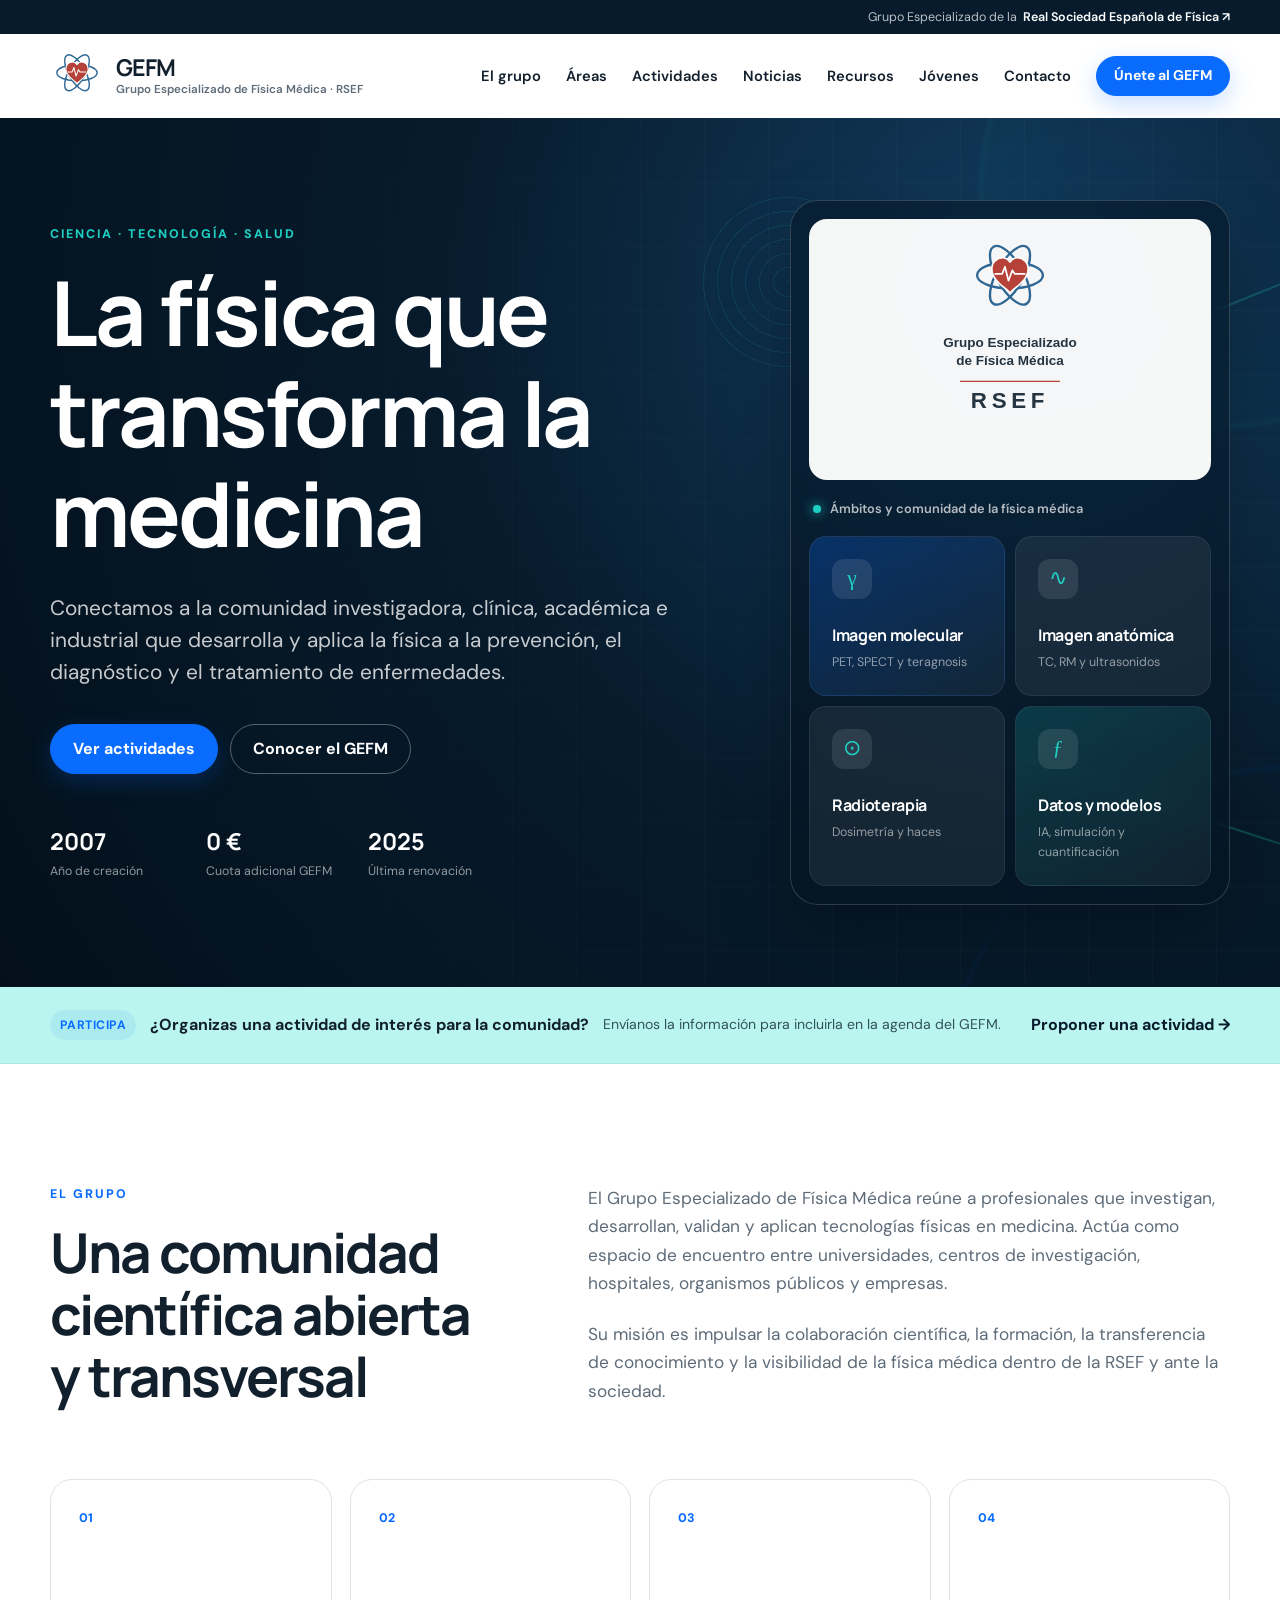
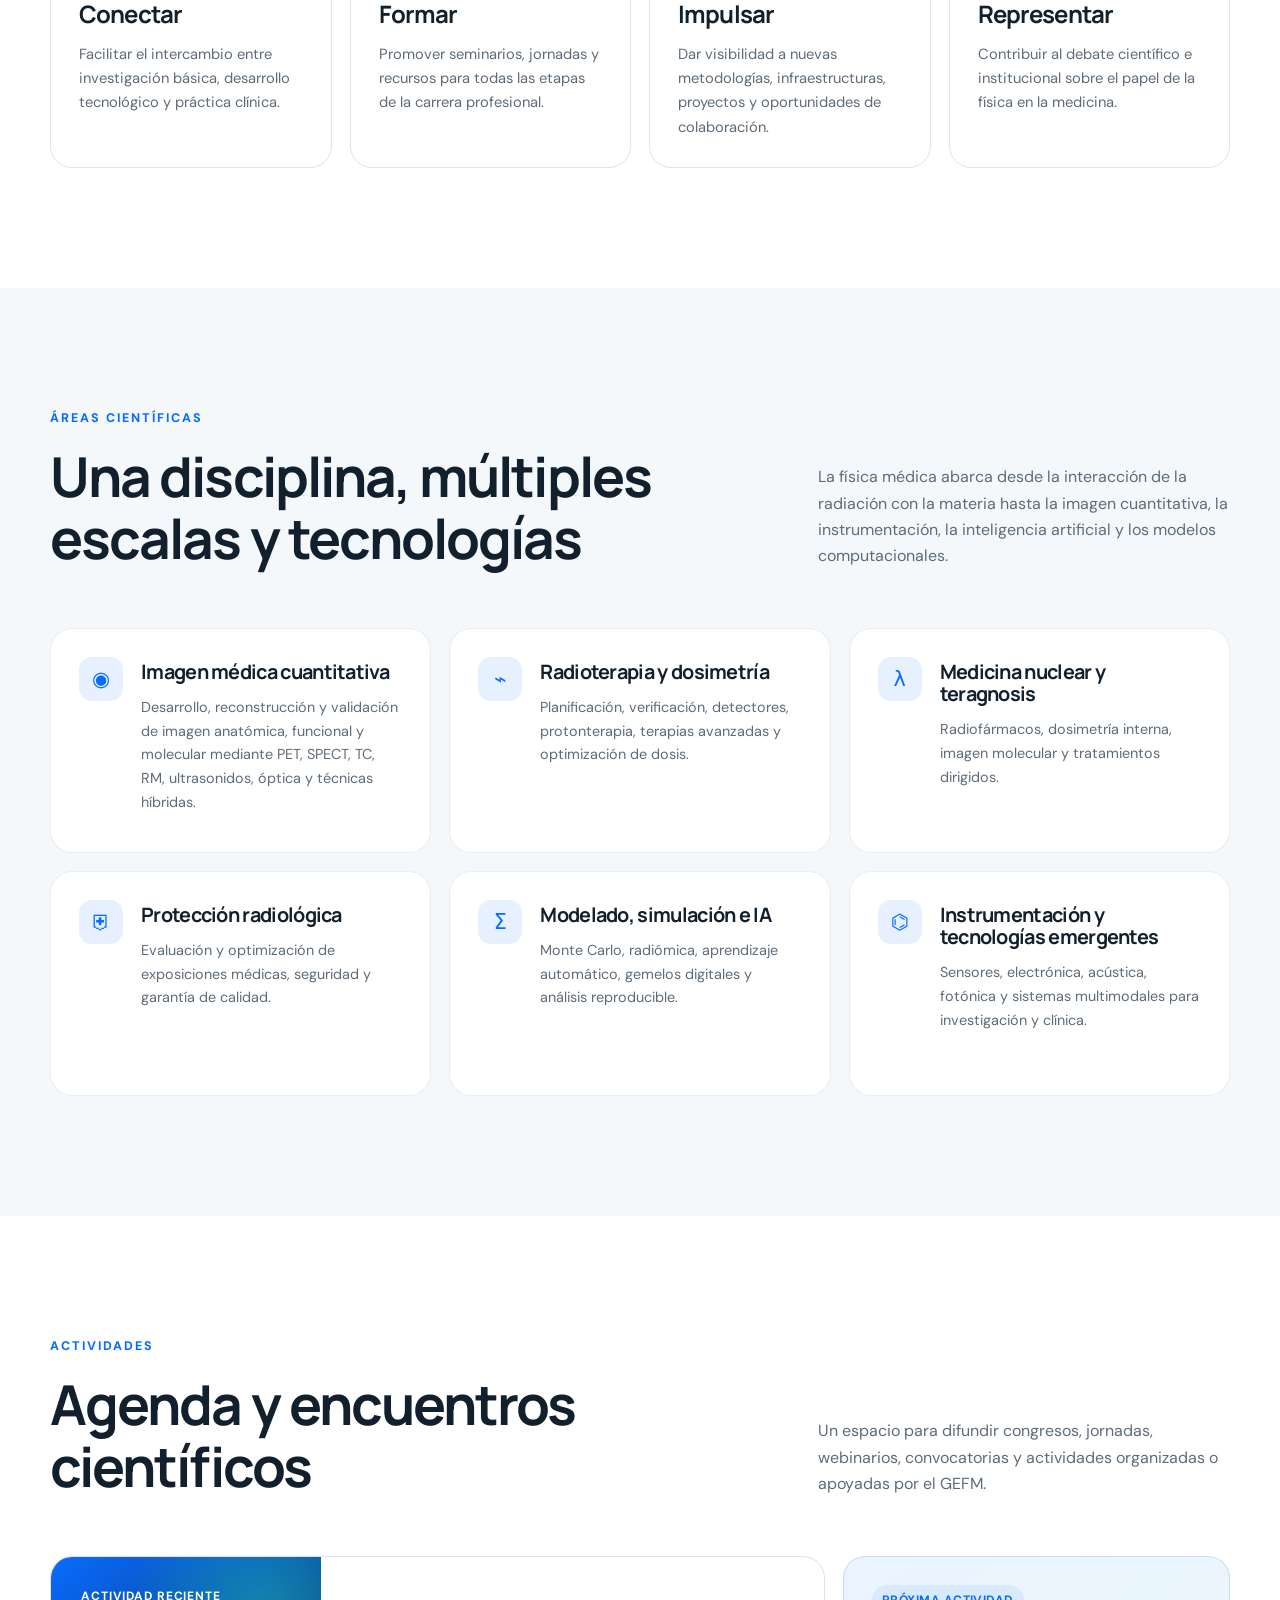
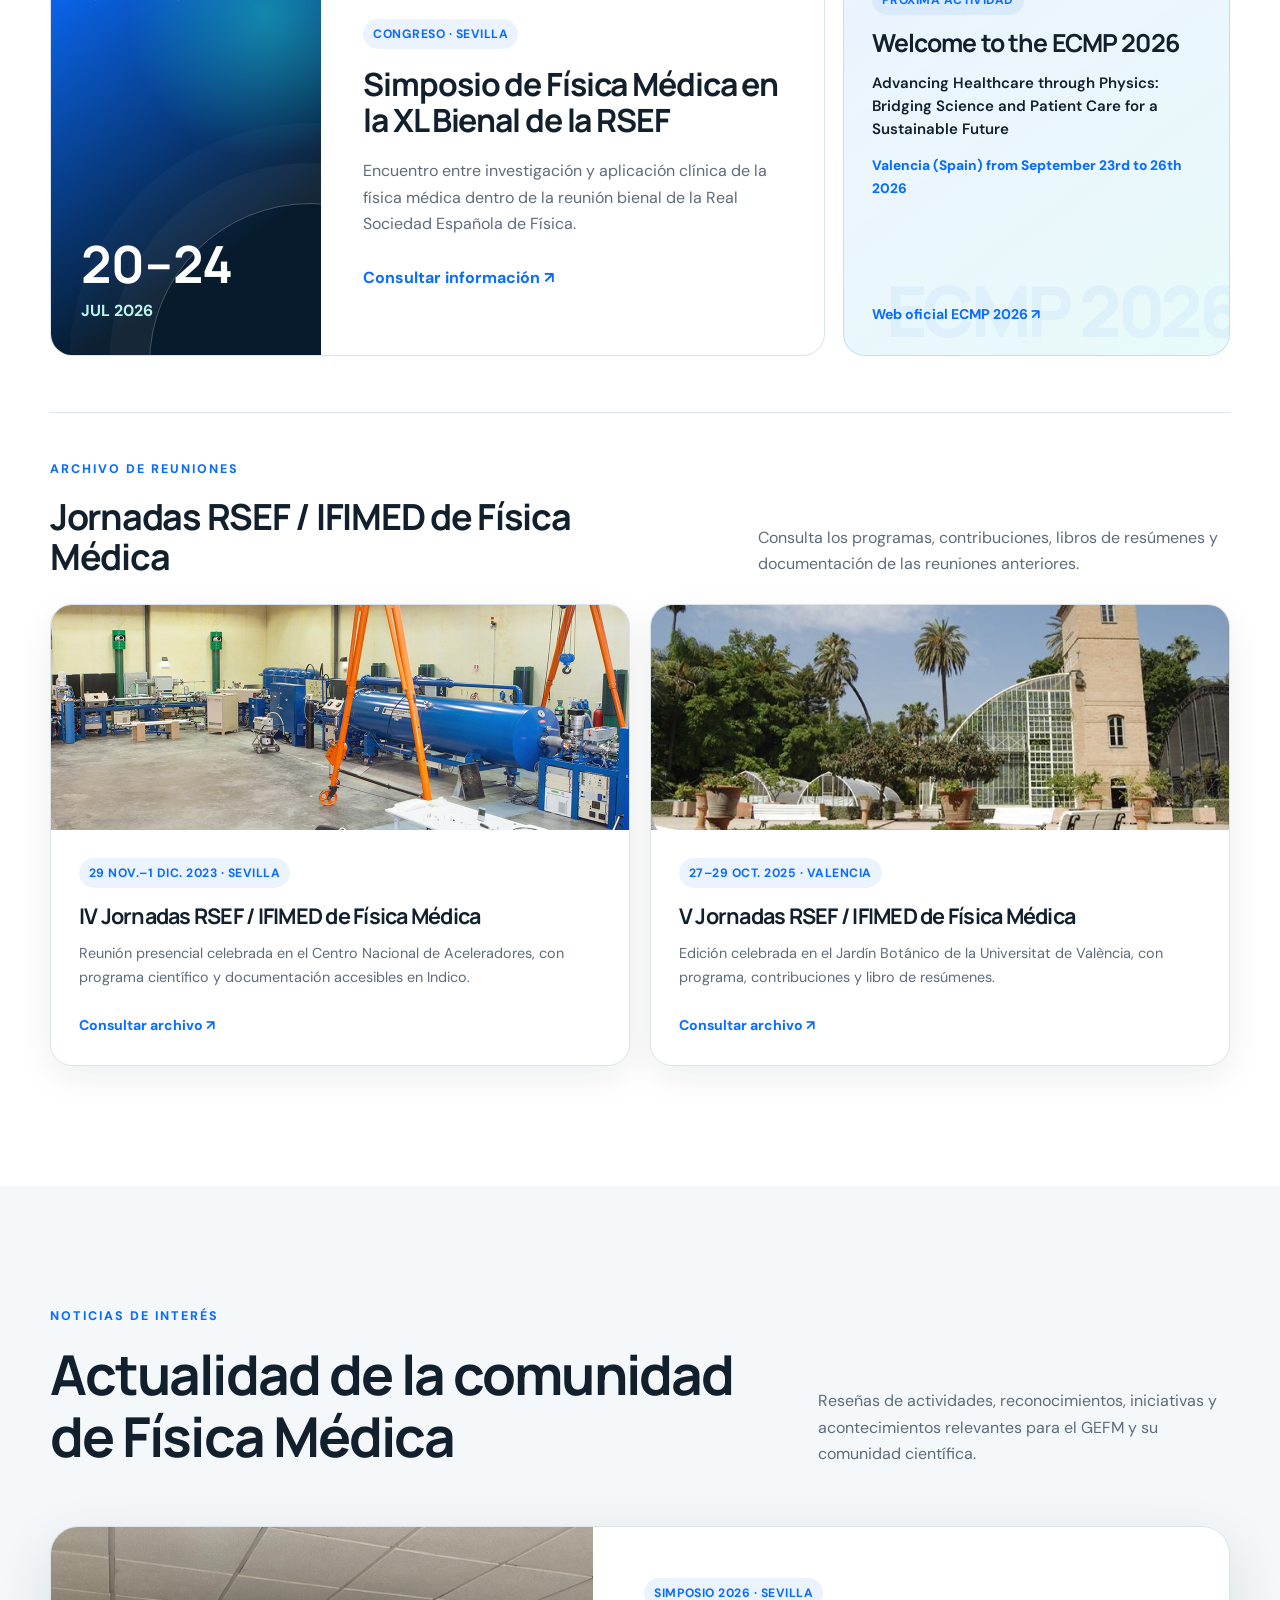
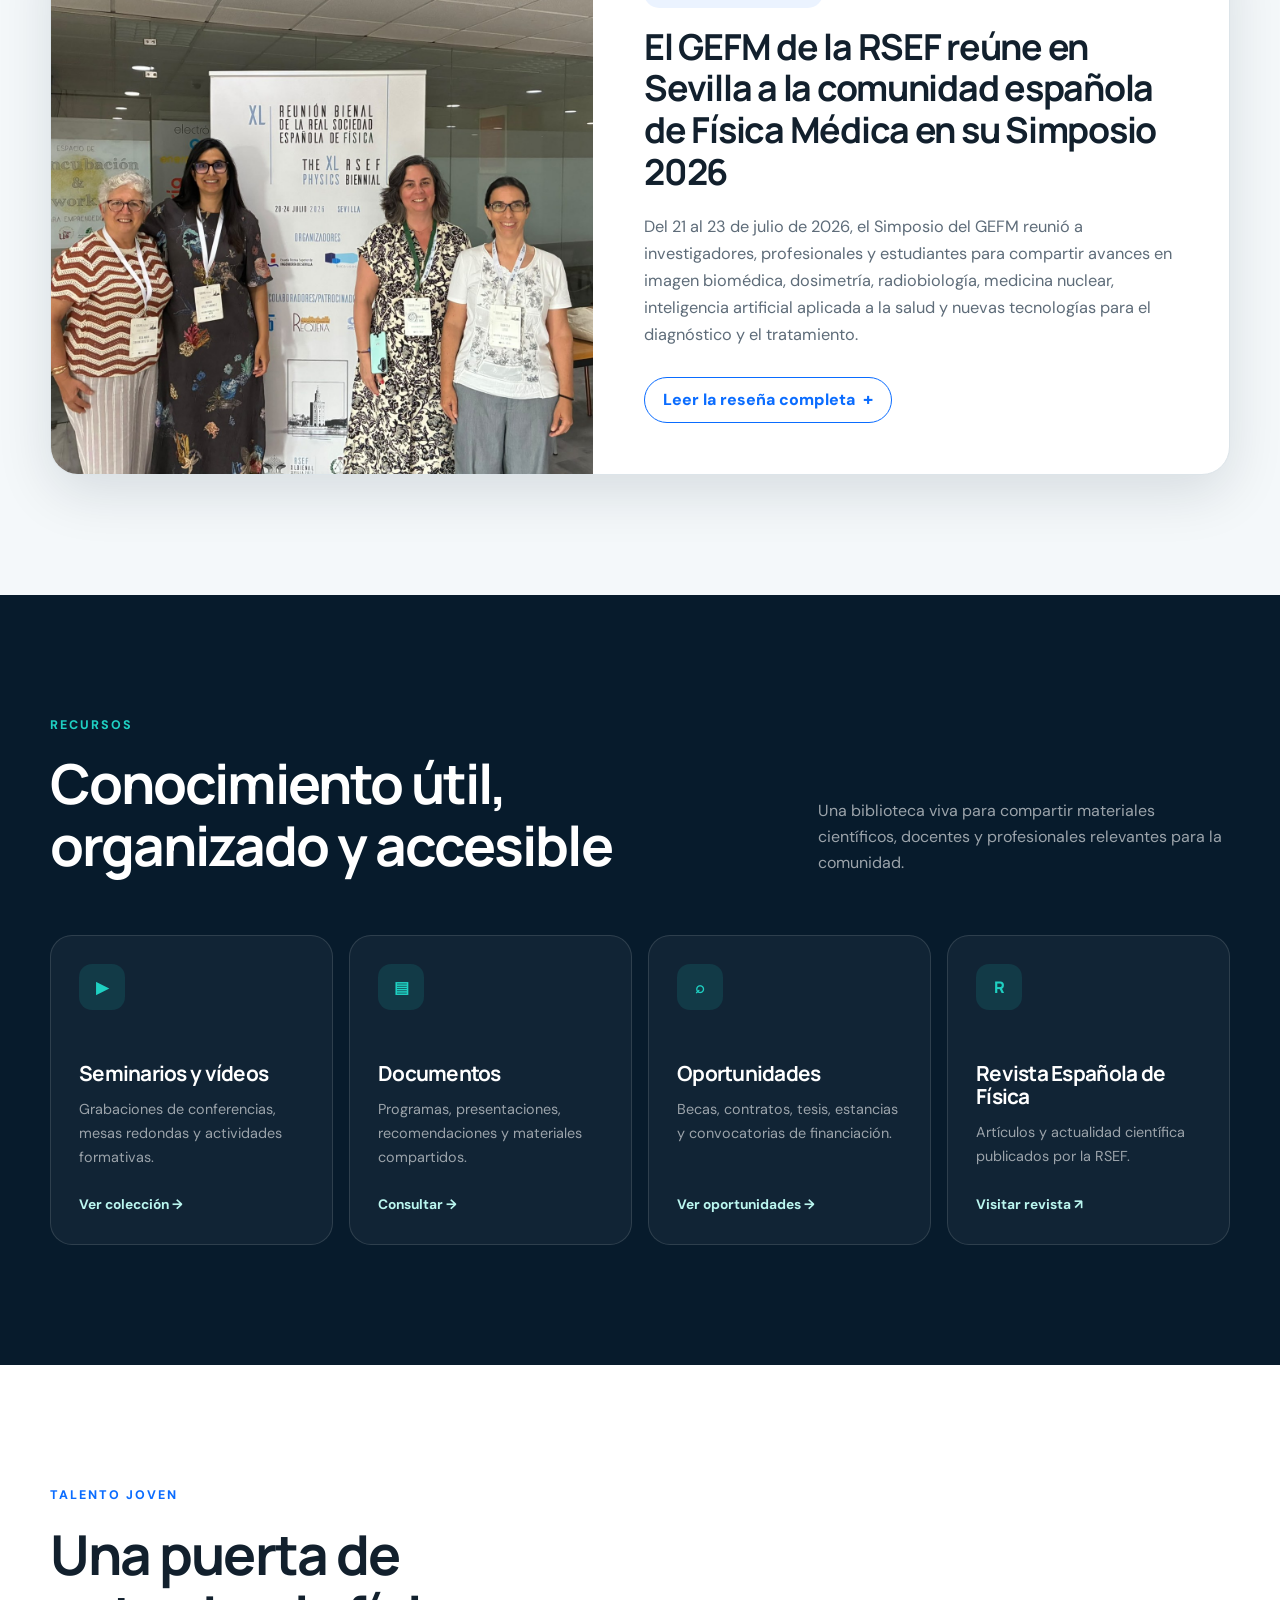
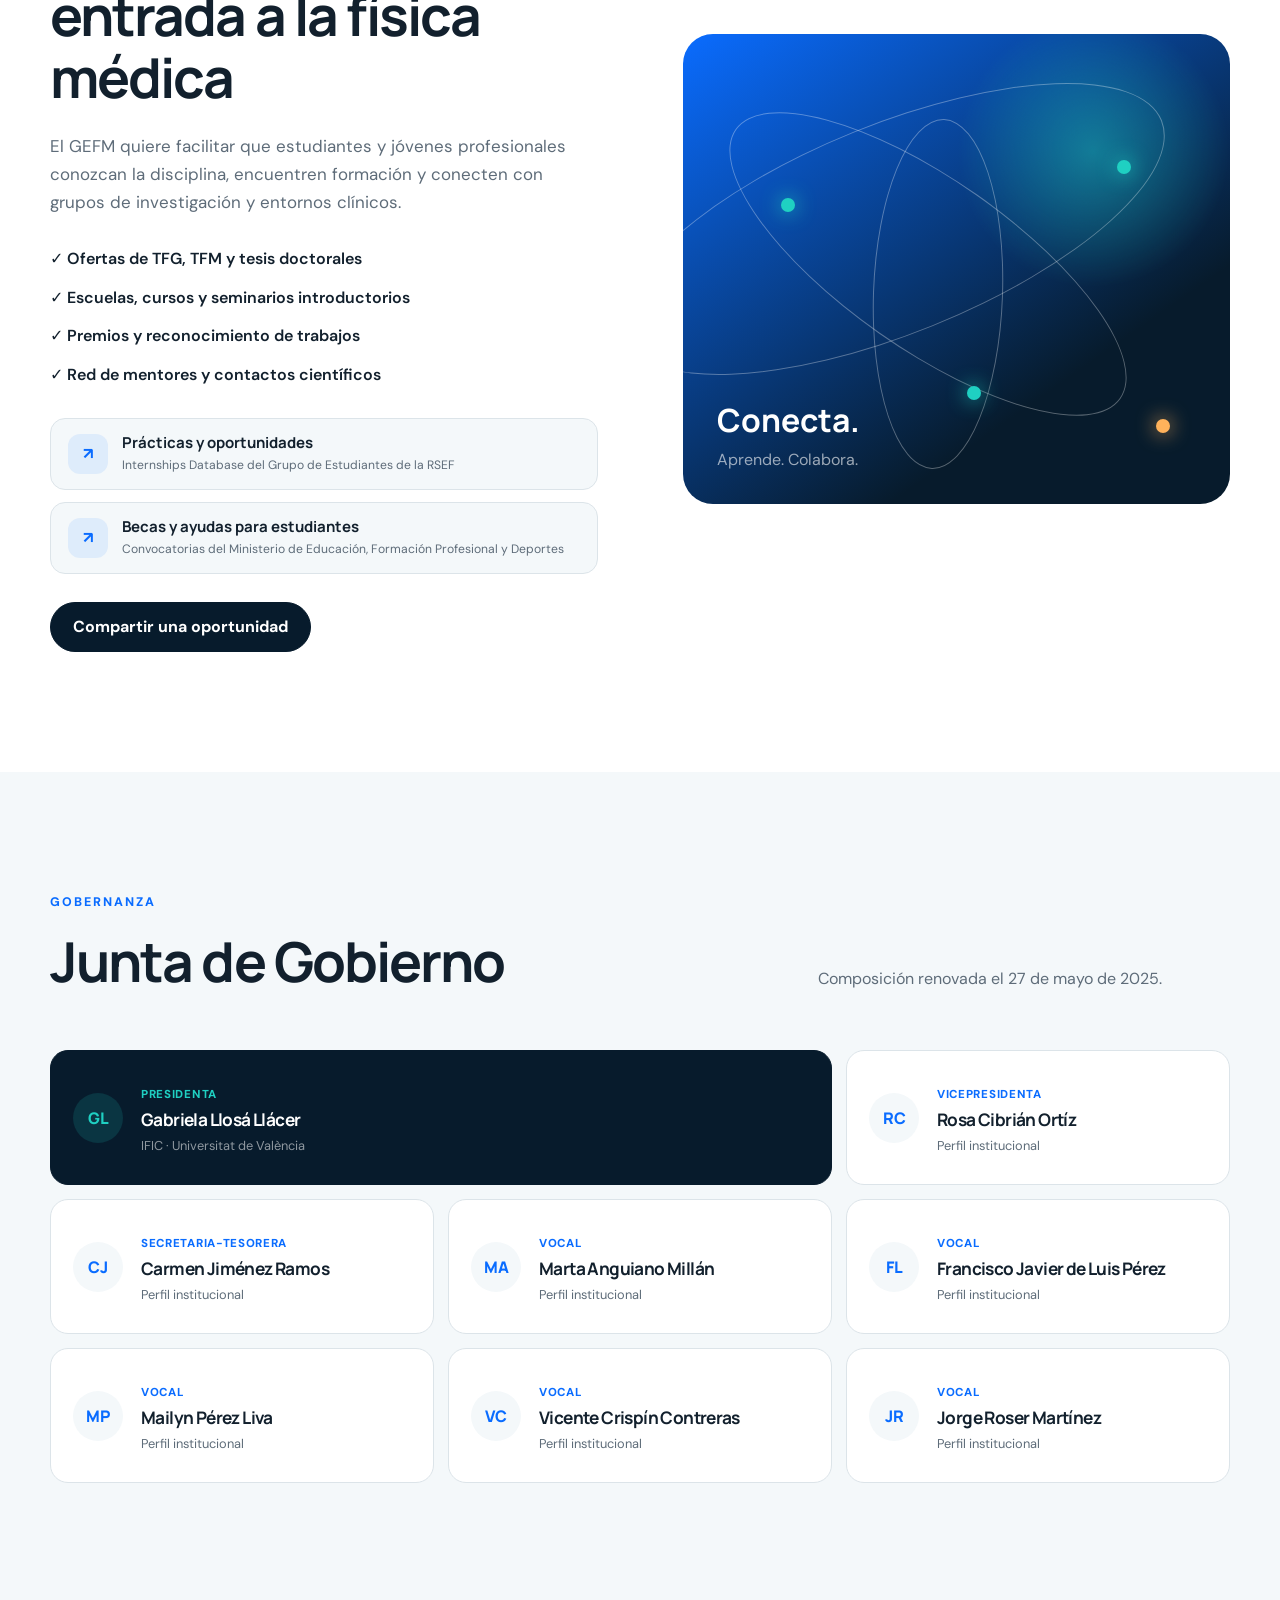
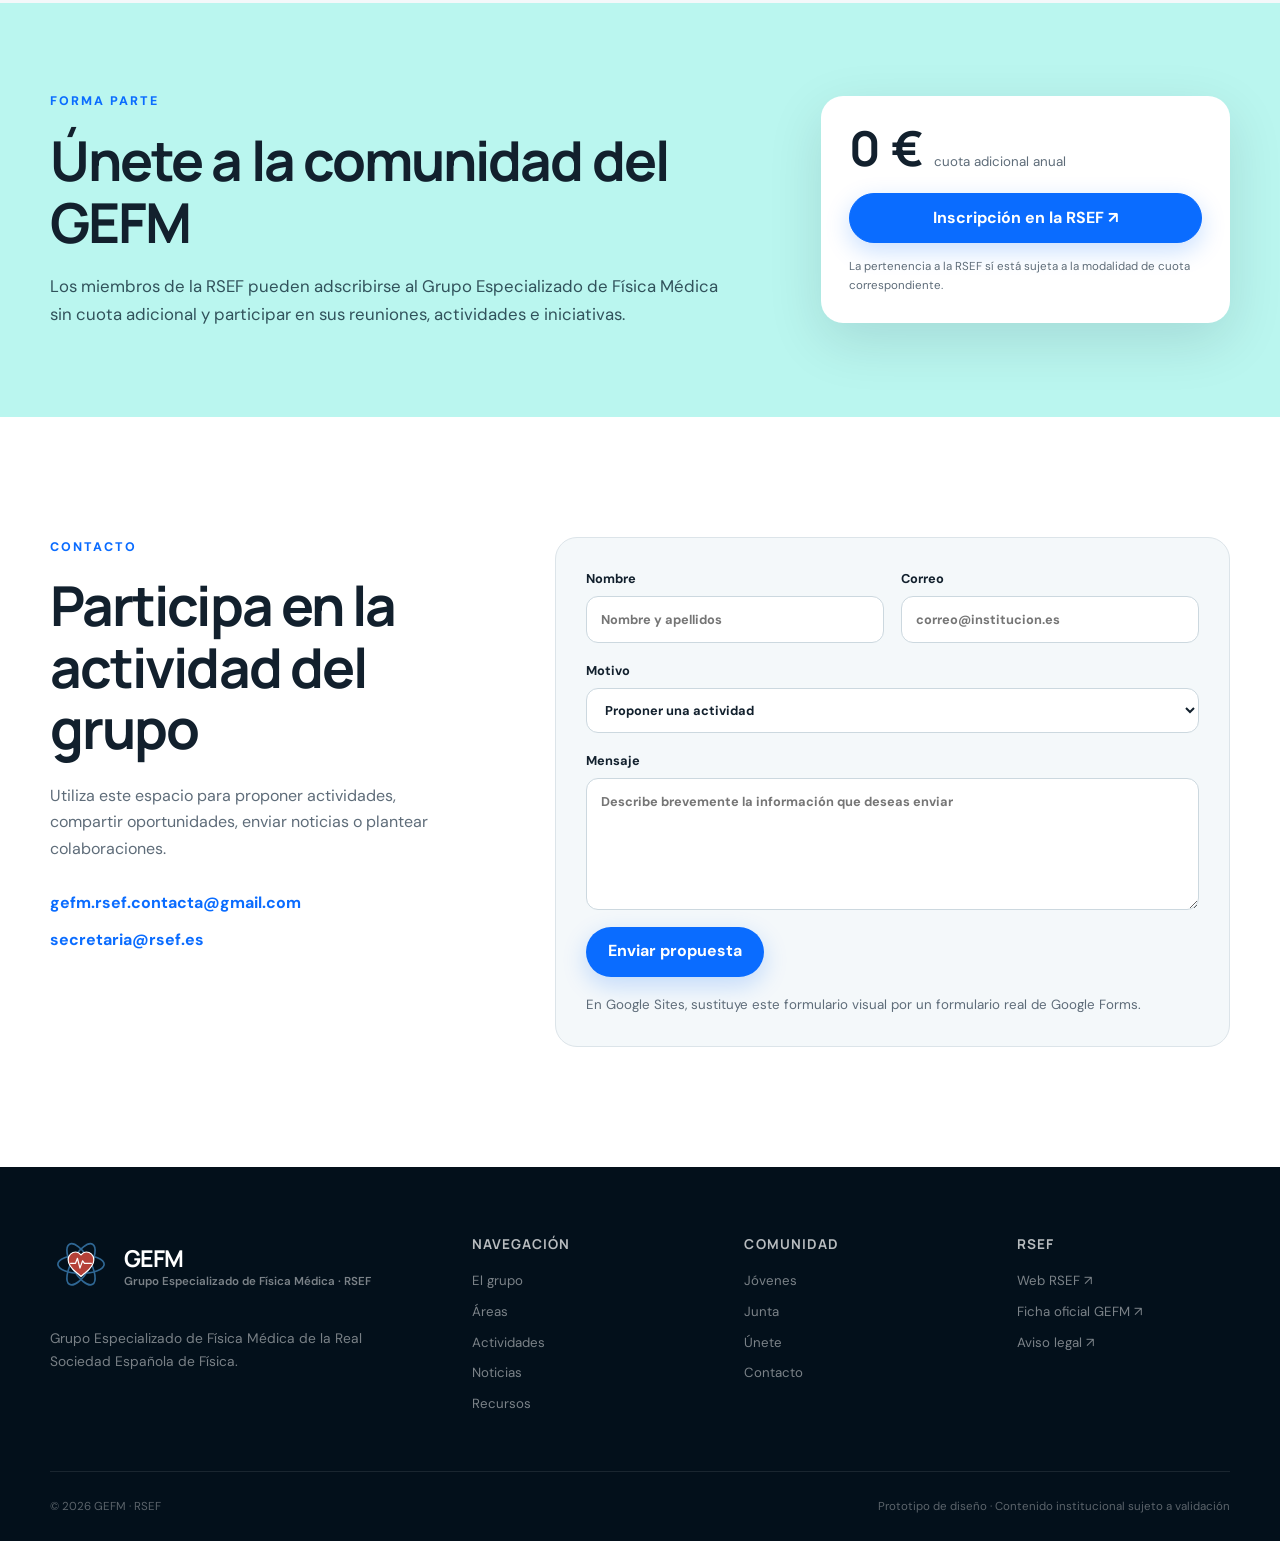
==== index.html @ bb153992 "Add files via upload Primera versión de la web del GEFM" ====
<!doctype html>
<html lang="es">
<head>
  <meta charset="utf-8">
  <meta name="viewport" content="width=device-width, initial-scale=1">
  <meta name="description" content="Grupo Especializado de Física Médica de la Real Sociedad Española de Física: comunidad, actividades, recursos y oportunidades.">
  <title>GEFM · Grupo Especializado de Física Médica</title>
  <link rel="icon" href="assets/logo-gefm-symbol.svg?v=6" type="image/svg+xml">
  <link rel="preconnect" href="https://fonts.googleapis.com">
  <link rel="preconnect" href="https://fonts.gstatic.com" crossorigin>
  <link href="https://fonts.googleapis.com/css2?family=DM+Sans:wght@400;500;600;700&family=Manrope:wght@500;600;700;800&display=swap" rel="stylesheet">
  <link rel="stylesheet" href="styles.css">
</head>
<body>
  <a class="skip-link" href="#contenido">Saltar al contenido</a>

  <header class="site-header" id="inicio">
    <div class="utility-bar">
      <div class="container utility-inner">
        <span>Grupo Especializado de la</span>
        <a href="https://rsef.es/" target="_blank" rel="noopener">Real Sociedad Española de Física ↗</a>
      </div>
    </div>

    <nav class="navbar container" aria-label="Navegación principal">
      <a class="brand" href="#inicio" aria-label="Inicio GEFM">
        <span class="brand-mark" aria-hidden="true">
          <img src="assets/logo-gefm-symbol.svg?v=6" alt="">
        </span>
        <span class="brand-copy">
          <strong>GEFM</strong>
          <small>Grupo Especializado de Física Médica · RSEF</small>
        </span>
      </a>

      <button class="menu-toggle" aria-expanded="false" aria-controls="main-menu">
        <span></span><span></span><span></span>
        <span class="sr-only">Abrir menú</span>
      </button>

      <div class="main-menu" id="main-menu">
        <a href="#grupo">El grupo</a>
        <a href="#areas">Áreas</a>
        <a href="#actividades">Actividades</a>
        <a href="#noticias">Noticias</a>
        <a href="#recursos">Recursos</a>
        <a href="#jovenes">Jóvenes</a>
        <a href="#contacto">Contacto</a>
        <a class="button button-small" href="#unete">Únete al GEFM</a>
      </div>
    </nav>
  </header>

  <main id="contenido">
    <section class="hero">
      <div class="hero-art" aria-hidden="true">
        <div class="scan scan-a"></div>
        <div class="scan scan-b"></div>
        <div class="beam beam-a"></div>
        <div class="beam beam-b"></div>
        <div class="orb orb-a"></div>
        <div class="orb orb-b"></div>
        <div class="mesh"></div>
      </div>
      <div class="container hero-grid">
        <div class="hero-copy">
          <p class="eyebrow">Ciencia · Tecnología · Salud</p>
          <h1>La física que transforma la medicina</h1>
          <p class="hero-lead">Conectamos a la comunidad investigadora, clínica, académica e industrial que desarrolla y aplica la física a la prevención, el diagnóstico y el tratamiento de enfermedades.</p>
          <div class="hero-actions">
            <a class="button" href="#actividades">Ver actividades</a>
            <a class="button button-ghost" href="#grupo">Conocer el GEFM</a>
          </div>
          <ul class="hero-facts" aria-label="Datos del GEFM">
            <li><strong>2007</strong><span>Año de creación</span></li>
            <li><strong>0 €</strong><span>Cuota adicional GEFM</span></li>
            <li><strong>2025</strong><span>Última renovación</span></li>
          </ul>
        </div>

        <div class="hero-panel" aria-label="Ámbitos de física médica">
          <div class="panel-brand">
            <img class="panel-logo panel-logo-full" src="assets/logo-gefm-stacked.svg?v=6" alt="Logo del Grupo Especializado de Física Médica de la RSEF">
          </div>
          <div class="panel-header">
            <span class="status-dot"></span>
            <span>Ámbitos y comunidad de la física médica</span>
          </div>
          <div class="modality-grid">
            <article>
              <span class="modality-icon">γ</span>
              <h3>Imagen molecular</h3>
              <p>PET, SPECT y teragnosis</p>
            </article>
            <article>
              <span class="modality-icon">∿</span>
              <h3>Imagen anatómica</h3>
              <p>TC, RM y ultrasonidos</p>
            </article>
            <article>
              <span class="modality-icon">⊙</span>
              <h3>Radioterapia</h3>
              <p>Dosimetría y haces</p>
            </article>
            <article>
              <span class="modality-icon">ƒ</span>
              <h3>Datos y modelos</h3>
              <p>IA, simulación y cuantificación</p>
            </article>
          </div>
        </div>
      </div>
    </section>

    <section class="announcement" aria-label="Aviso destacado">
      <div class="container announcement-inner">
        <div>
          <span class="tag">Participa</span>
          <strong>¿Organizas una actividad de interés para la comunidad?</strong>
          <span>Envíanos la información para incluirla en la agenda del GEFM.</span>
        </div>
        <a href="#contacto">Proponer una actividad →</a>
      </div>
    </section>

    <section class="section" id="grupo">
      <div class="container split-intro">
        <div>
          <p class="eyebrow">El grupo</p>
          <h2>Una comunidad científica abierta y transversal</h2>
        </div>
        <div class="intro-copy">
          <p>El Grupo Especializado de Física Médica reúne a profesionales que investigan, desarrollan, validan y aplican tecnologías físicas en medicina. Actúa como espacio de encuentro entre universidades, centros de investigación, hospitales, organismos públicos y empresas.</p>
          <p>Su misión es impulsar la colaboración científica, la formación, la transferencia de conocimiento y la visibilidad de la física médica dentro de la RSEF y ante la sociedad.</p>
        </div>
      </div>

      <div class="container value-grid">
        <article class="value-card">
          <span class="number">01</span>
          <h3>Conectar</h3>
          <p>Facilitar el intercambio entre investigación básica, desarrollo tecnológico y práctica clínica.</p>
        </article>
        <article class="value-card">
          <span class="number">02</span>
          <h3>Formar</h3>
          <p>Promover seminarios, jornadas y recursos para todas las etapas de la carrera profesional.</p>
        </article>
        <article class="value-card">
          <span class="number">03</span>
          <h3>Impulsar</h3>
          <p>Dar visibilidad a nuevas metodologías, infraestructuras, proyectos y oportunidades de colaboración.</p>
        </article>
        <article class="value-card">
          <span class="number">04</span>
          <h3>Representar</h3>
          <p>Contribuir al debate científico e institucional sobre el papel de la física en la medicina.</p>
        </article>
      </div>
    </section>

    <section class="section section-soft" id="areas">
      <div class="container section-heading">
        <div>
          <p class="eyebrow">Áreas científicas</p>
          <h2>Una disciplina, múltiples escalas y tecnologías</h2>
        </div>
        <p>La física médica abarca desde la interacción de la radiación con la materia hasta la imagen cuantitativa, la instrumentación, la inteligencia artificial y los modelos computacionales.</p>
      </div>

      <div class="container area-grid">
        <article class="area-card">
          <span class="area-symbol">◉</span>
          <div>
            <h3>Imagen médica cuantitativa</h3>
            <p>Desarrollo, reconstrucción y validación de imagen anatómica, funcional y molecular mediante PET, SPECT, TC, RM, ultrasonidos, óptica y técnicas híbridas.</p>
          </div>
        </article>
        <article class="area-card">
          <span class="area-symbol">⌁</span>
          <div>
            <h3>Radioterapia y dosimetría</h3>
            <p>Planificación, verificación, detectores, protonterapia, terapias avanzadas y optimización de dosis.</p>
          </div>
        </article>
        <article class="area-card">
          <span class="area-symbol">λ</span>
          <div>
            <h3>Medicina nuclear y teragnosis</h3>
            <p>Radiofármacos, dosimetría interna, imagen molecular y tratamientos dirigidos.</p>
          </div>
        </article>
        <article class="area-card">
          <span class="area-symbol">⛨</span>
          <div>
            <h3>Protección radiológica</h3>
            <p>Evaluación y optimización de exposiciones médicas, seguridad y garantía de calidad.</p>
          </div>
        </article>
        <article class="area-card">
          <span class="area-symbol">Σ</span>
          <div>
            <h3>Modelado, simulación e IA</h3>
            <p>Monte Carlo, radiómica, aprendizaje automático, gemelos digitales y análisis reproducible.</p>
          </div>
        </article>
        <article class="area-card">
          <span class="area-symbol">⌬</span>
          <div>
            <h3>Instrumentación y tecnologías emergentes</h3>
            <p>Sensores, electrónica, acústica, fotónica y sistemas multimodales para investigación y clínica.</p>
          </div>
        </article>
      </div>
    </section>

    <section class="section" id="actividades">
      <div class="container section-heading">
        <div>
          <p class="eyebrow">Actividades</p>
          <h2>Agenda y encuentros científicos</h2>
        </div>
        <p>Un espacio para difundir congresos, jornadas, webinarios, convocatorias y actividades organizadas o apoyadas por el GEFM.</p>
      </div>

      <div class="container events-layout">
        <article class="event-card event-main">
          <div class="event-visual">
            <span class="event-kicker">Actividad reciente</span>
            <div class="date-block"><strong>20–24</strong><span>JUL 2026</span></div>
          </div>
          <div class="event-content">
            <span class="tag">Congreso · Sevilla</span>
            <h3>Simposio de Física Médica en la XL Bienal de la RSEF</h3>
            <p>Encuentro entre investigación y aplicación clínica de la física médica dentro de la reunión bienal de la Real Sociedad Española de Física.</p>
            <a href="https://bienalfisicasevilla2026.es/RSEF2026" target="_blank" rel="noopener">Consultar información ↗</a>
          </div>
        </article>

        <div class="event-stack">
          <article class="event-mini next-event-card">
            <span class="tag">Próxima actividad</span>
            <h3>Welcome to the ECMP 2026</h3>
            <p class="event-theme">Advancing Healthcare through Physics: Bridging Science and Patient Care for a Sustainable Future</p>
            <p class="event-location">Valencia (Spain) from September 23rd to 26th 2026</p>
            <a href="https://ecmp2026.efomp.org/" target="_blank" rel="noopener">Web oficial ECMP 2026 ↗</a>
          </article>
        </div>
      </div>

      <div class="container archive-section" id="archivo-reuniones">
        <div class="archive-heading">
          <div>
            <p class="eyebrow">Archivo de reuniones</p>
            <h3>Jornadas RSEF / IFIMED de Física Médica</h3>
          </div>
          <p>Consulta los programas, contribuciones, libros de resúmenes y documentación de las reuniones anteriores.</p>
        </div>

        <div class="archive-grid">
          <a class="archive-card" href="https://indico.ific.uv.es/event/7213/" target="_blank" rel="noopener">
            <img src="assets/jornadas-2023-cna-sevilla.jpg" alt="Instalaciones del Centro Nacional de Aceleradores de Sevilla">
            <div class="archive-card-content">
              <span class="tag">29 nov.–1 dic. 2023 · Sevilla</span>
              <h3>IV Jornadas RSEF / IFIMED de Física Médica</h3>
              <p>Reunión presencial celebrada en el Centro Nacional de Aceleradores, con programa científico y documentación accesibles en Indico.</p>
              <span class="archive-link">Consultar archivo ↗</span>
            </div>
          </a>

          <a class="archive-card" href="https://indico.ific.uv.es/event/8181/" target="_blank" rel="noopener">
            <img src="assets/jornadas-2025-jardin-botanico-valencia.jpg" alt="Jardín Botánico de la Universitat de València">
            <div class="archive-card-content">
              <span class="tag">27–29 oct. 2025 · Valencia</span>
              <h3>V Jornadas RSEF / IFIMED de Física Médica</h3>
              <p>Edición celebrada en el Jardín Botánico de la Universitat de València, con programa, contribuciones y libro de resúmenes.</p>
              <span class="archive-link">Consultar archivo ↗</span>
            </div>
          </a>
        </div>
      </div>
    </section>


    <section class="section section-soft" id="noticias">
      <div class="container section-heading">
        <div>
          <p class="eyebrow">Noticias de interés</p>
          <h2>Actualidad de la comunidad de Física Médica</h2>
        </div>
        <p>Reseñas de actividades, reconocimientos, iniciativas y acontecimientos relevantes para el GEFM y su comunidad científica.</p>
      </div>

      <article class="container news-feature">
        <div class="news-media">
          <img src="assets/noticia-simposio-gefm-2026.jpg" alt="Participantes del GEFM durante la XL Reunión Bienal de la RSEF en Sevilla">
        </div>
        <div class="news-content">
          <span class="tag">Simposio 2026 · Sevilla</span>
          <h3>El GEFM de la RSEF reúne en Sevilla a la comunidad española de Física Médica en su Simposio 2026</h3>
          <p class="news-lead">Del 21 al 23 de julio de 2026, el Simposio del GEFM reunió a investigadores, profesionales y estudiantes para compartir avances en imagen biomédica, dosimetría, radiobiología, medicina nuclear, inteligencia artificial aplicada a la salud y nuevas tecnologías para el diagnóstico y el tratamiento.</p>

          <details class="news-details">
            <summary>Leer la reseña completa</summary>
            <div class="news-article">
              <p>Del 21 al 23 de julio de 2026 se celebró en Sevilla, en el marco de la XL Reunión de la Real Sociedad Española de Física (RSEF), el Simposio del Grupo Especializado en Física Médica (GEFM). El encuentro reunió a investigadores, profesionales y estudiantes para compartir avances recientes en imagen biomédica, dosimetría, radiobiología, medicina nuclear, inteligencia artificial aplicada a la salud y nuevas tecnologías para el diagnóstico y el tratamiento. El programa científico incluyó siete ponencias invitadas: cuatro impartidas por especialistas de reconocido prestigio y tres a cargo de personas galardonadas por los grupos especializados de Física Médica y Física Nuclear.</p>

              <p>La primera jornada estuvo dedicada a reforzar las relaciones entre el GEFM de la RSEF y la Sociedad Española de Física Médica (SEFM) mediante una sesión conjunta. La presidenta de la SEFM, Maruxa Pérez, abrió el programa con la conferencia «Estrechando el vínculo entre la investigación y la clínica: el papel de las sociedades científicas», en la que presentó la actividad de la sociedad y los principales retos de la Física Médica en el ámbito clínico. Su intervención destacó la necesidad de estrechar la colaboración entre investigación y práctica asistencial, así como de impulsar iniciativas compartidas en formación, innovación y transferencia al sistema sanitario.</p>

              <p>José D. Sanmartín Sierra (Universidad de Sevilla) completó esta aproximación desde el entorno hospitalario con la ponencia «La física invisible en una institución sanitaria: electromedicina e ingeniería clínica», en la que puso de relieve el papel esencial, aunque con frecuencia poco visible, de la electromedicina y la ingeniería clínica en el funcionamiento seguro y eficiente de las instituciones sanitarias.</p>

              <p>La sesión conjunta con la SEFM incluyó asimismo comunicaciones sobre cartografía temporal de alta resolución de la oxigenación retiniana, presentada por Meritxell Vilaseca (Universitat Politècnica de Catalunya); la extracción de grafos vasculares simplificados a partir de micro-CT murina, presentada por Cindy M. Solano-Cordero (Universidad Complutense de Madrid); y el desarrollo de cámaras Compton para imagen médica, con los resultados de MACACO y las perspectivas del proyecto AIDER, presentado por Gabriela Llosá (Instituto de Física Corpuscular, IFIC, CSIC–Universitat de València). La jornada concluyó con una sesión de networking orientada a facilitar nuevas colaboraciones.</p>

              <p>La segunda jornada acogió la tradicional sesión conjunta del GEFM con el Grupo Especializado de Física Nuclear (GEFN). Las contribuciones mostraron la estrecha conexión entre la interacción de la radiación con la materia y sus aplicaciones médicas, abordando la monitorización de dosis en terapia por captura neutrónica de boro, la caracterización de campos de irradiación para BNCT, la espectrometría neutrónica en protonterapia, el desarrollo de haces de protones para radiobiología FLASH, el estudio del LET en terapia con iones de helio, la dosimetría con detectores de carburo de silicio y la microdosimetría de protones. También se presentó un modelo cinético y dosimétrico para estudiar cómo la afinidad, la internalización y la retención intracelular de radiofármacos emisores alfa condicionan la dosis absorbida <em>in vitro</em>.</p>

              <p>En la tercera jornada hubo dos nuevas charlas invitadas. Lourdes Marcano (Universidad de Oviedo) revisó el potencial de las nanoestructuras magnéticas como mediadores térmicos en terapia oncológica. Su conferencia analizó tanto la hipertermia magnética como la terapia fototérmica, las bases físicas que determinan su eficiencia y los criterios necesarios para optimizar el diseño de nanomateriales destinados a estas aplicaciones. A continuación, Ane Etxebeste (INSA Lyon, laboratorio CREATIS) presentó desarrollos recientes en simulación Monte Carlo avanzada para sistemas de tomografía por emisión, con especial atención a la imagen SPECT y Compton en terapias con radionúclidos y a las estrategias de reducción de varianza para acelerar las simulaciones.</p>

              <p>El programa del jueves se completó con trabajos sobre la determinación del valor de excitación medio del agua para protonterapia, el efecto de las fluctuaciones de pérdida de energía y del transporte de electrones secundarios en la dosimetría radial, modelos de inteligencia artificial para predicción individualizada de supervivencia, radiobiología con protones acelerados por láser, verificación del alcance en protonterapia mediante imagen de gamma prompt y caracterización física multiparamétrica de células con resonadores de microcanal suspendido.</p>

              <p>Las personas galardonadas con los premios a las mejores tesis presentaron los principales resultados de sus investigaciones. Marina García Cardosa (Universidad de Navarra), premio a la mejor tesis doctoral del GEFM 2024–2025 y accésit del Premio RSEF-EPJ+ en la modalidad de Física Aplicada, expuso un modelo personalizado para cuantificar la irradiación de la sangre circulante durante tratamientos de radioterapia. Irene Pi (Instituto de Instrumentación para Imagen Molecular, CSIC–Universitat Politècnica de València), accésit del premio a la mejor tesis del GEFM, presentó estrategias de codificación espacio-temporal para obtener tomografía fotoacústica de alta resolución con menores requisitos de hardware. Por su parte, Alejandro López Montes (Universidad de Berna e Inselspital Bern), cuya tesis fue desarrollada en la Universidad Complutense de Madrid, presentó nuevos retos y aplicaciones de los modelos generativos en imagen PET. Su tesis <em>Improved Techniques for PET Imaging</em> recibió el Premio GEFN–ATI Sistemas a la mejor tesis doctoral en la categoría de Aplicaciones de la Física Nuclear.</p>

              <p>Además de las ponencias invitadas, el simposio incluyó numerosas comunicaciones científicas y espacios de discusión que favorecieron el intercambio entre investigadores de universidades, hospitales, centros del CSIC y otras instituciones nacionales e internacionales, así como la participación activa de personal investigador en distintas etapas de su carrera.</p>

              <p>La organización agradeció especialmente el apoyo de la Fundación Ciudad de Requena y el CNA, cuya contribución facilitó la celebración del encuentro.</p>

              <p>El simposio volvió a poner de manifiesto el excelente momento que atraviesa la Física Médica en España, caracterizado por una intensa actividad investigadora y por el desarrollo de tecnologías avanzadas orientadas a mejorar el diagnóstico y el tratamiento de las enfermedades. Además, supuso un paso relevante para reforzar la colaboración entre el GEFM de la RSEF y la SEFM y establecer las bases de futuras actividades conjuntas. Como continuidad de esta labor, el GEFM prevé organizar una jornada científica el próximo año, que incluirá una nueva sesión conjunta con la SEFM, mientras que la siguiente edición de su simposio tendrá lugar en 2028 en el marco de la Reunión Bienal de la RSEF.</p>
            </div>
          </details>
        </div>
      </article>
    </section>

    <section class="section section-dark" id="recursos">
      <div class="container section-heading section-heading-light">
        <div>
          <p class="eyebrow">Recursos</p>
          <h2>Conocimiento útil, organizado y accesible</h2>
        </div>
        <p>Una biblioteca viva para compartir materiales científicos, docentes y profesionales relevantes para la comunidad.</p>
      </div>

      <div class="container resource-grid">
        <a class="resource-card" href="#">
          <span class="resource-icon">▶</span>
          <h3>Seminarios y vídeos</h3>
          <p>Grabaciones de conferencias, mesas redondas y actividades formativas.</p>
          <span>Ver colección →</span>
        </a>
        <a class="resource-card" href="#">
          <span class="resource-icon">▤</span>
          <h3>Documentos</h3>
          <p>Programas, presentaciones, recomendaciones y materiales compartidos.</p>
          <span>Consultar →</span>
        </a>
        <a class="resource-card" href="#">
          <span class="resource-icon">⌕</span>
          <h3>Oportunidades</h3>
          <p>Becas, contratos, tesis, estancias y convocatorias de financiación.</p>
          <span>Ver oportunidades →</span>
        </a>
        <a class="resource-card" href="https://revistadefisica.es/" target="_blank" rel="noopener">
          <span class="resource-icon">R</span>
          <h3>Revista Española de Física</h3>
          <p>Artículos y actualidad científica publicados por la RSEF.</p>
          <span>Visitar revista ↗</span>
        </a>
      </div>
    </section>

    <section class="section" id="jovenes">
      <div class="container young-layout">
        <div class="young-copy">
          <p class="eyebrow">Talento joven</p>
          <h2>Una puerta de entrada a la física médica</h2>
          <p>El GEFM quiere facilitar que estudiantes y jóvenes profesionales conozcan la disciplina, encuentren formación y conecten con grupos de investigación y entornos clínicos.</p>
          <div class="check-list">
            <span>✓ Ofertas de TFG, TFM y tesis doctorales</span>
            <span>✓ Escuelas, cursos y seminarios introductorios</span>
            <span>✓ Premios y reconocimiento de trabajos</span>
            <span>✓ Red de mentores y contactos científicos</span>
          </div>
          <div class="young-links" aria-label="Recursos para estudiantes">
            <a class="young-link-card" href="https://estudiantes.rsef.es/internshipsdb-maintenance/" target="_blank" rel="noopener">
              <span class="young-link-icon" aria-hidden="true">↗</span>
              <span><strong>Prácticas y oportunidades</strong><small>Internships Database del Grupo de Estudiantes de la RSEF</small></span>
            </a>
            <a class="young-link-card" href="https://www.educacionfpydeportes.gob.es/servicios-al-ciudadano/catalogo/estudiantes/becas-ayudas.html" target="_blank" rel="noopener">
              <span class="young-link-icon" aria-hidden="true">↗</span>
              <span><strong>Becas y ayudas para estudiantes</strong><small>Convocatorias del Ministerio de Educación, Formación Profesional y Deportes</small></span>
            </a>
          </div>
          <a class="button button-dark" href="#contacto">Compartir una oportunidad</a>
        </div>
        <div class="young-visual" aria-hidden="true">
          <div class="trajectory trajectory-a"></div>
          <div class="trajectory trajectory-b"></div>
          <div class="trajectory trajectory-c"></div>
          <div class="node node-1"></div>
          <div class="node node-2"></div>
          <div class="node node-3"></div>
          <div class="node node-4"></div>
          <div class="young-label"><strong>Conecta.</strong><span>Aprende. Colabora.</span></div>
        </div>
      </div>
    </section>

    <section class="section section-soft" id="junta">
      <div class="container section-heading">
        <div>
          <p class="eyebrow">Gobernanza</p>
          <h2>Junta de Gobierno</h2>
        </div>
        <p>Composición renovada el 27 de mayo de 2025.</p>
      </div>

      <div class="container board-grid">
        <article class="board-card board-lead">
          <span class="initials">GL</span>
          <div><small>Presidenta</small><h3>Gabriela Llosá Llácer</h3><p>IFIC · Universitat de València</p></div>
        </article>
        <article class="board-card">
          <span class="initials">RC</span>
          <div><small>Vicepresidenta</small><h3>Rosa Cibrián Ortíz</h3><p>Perfil institucional</p></div>
        </article>
        <article class="board-card">
          <span class="initials">CJ</span>
          <div><small>Secretaria-tesorera</small><h3>Carmen Jiménez Ramos</h3><p>Perfil institucional</p></div>
        </article>
        <article class="board-card">
          <span class="initials">MA</span>
          <div><small>Vocal</small><h3>Marta Anguiano Millán</h3><p>Perfil institucional</p></div>
        </article>
        <article class="board-card">
          <span class="initials">FL</span>
          <div><small>Vocal</small><h3>Francisco Javier de Luis Pérez</h3><p>Perfil institucional</p></div>
        </article>
        <article class="board-card">
          <span class="initials">MP</span>
          <div><small>Vocal</small><h3>Mailyn Pérez Liva</h3><p>Perfil institucional</p></div>
        </article>
        <article class="board-card">
          <span class="initials">VC</span>
          <div><small>Vocal</small><h3>Vicente Crispín Contreras</h3><p>Perfil institucional</p></div>
        </article>
        <article class="board-card">
          <span class="initials">JR</span>
          <div><small>Vocal</small><h3>Jorge Roser Martínez</h3><p>Perfil institucional</p></div>
        </article>
      </div>
    </section>

    <section class="join-section" id="unete">
      <div class="container join-grid">
        <div>
          <p class="eyebrow">Forma parte</p>
          <h2>Únete a la comunidad del GEFM</h2>
          <p>Los miembros de la RSEF pueden adscribirse al Grupo Especializado de Física Médica sin cuota adicional y participar en sus reuniones, actividades e iniciativas.</p>
        </div>
        <div class="join-box">
          <span class="join-price"><strong>0 €</strong><small>cuota adicional anual</small></span>
          <a class="button" href="https://rsef.es/inscripcion-a-la-rsef/" target="_blank" rel="noopener">Inscripción en la RSEF ↗</a>
          <small>La pertenencia a la RSEF sí está sujeta a la modalidad de cuota correspondiente.</small>
        </div>
      </div>
    </section>

    <section class="section" id="contacto">
      <div class="container contact-layout">
        <div>
          <p class="eyebrow">Contacto</p>
          <h2>Participa en la actividad del grupo</h2>
          <p>Utiliza este espacio para proponer actividades, compartir oportunidades, enviar noticias o plantear colaboraciones.</p>
          <div class="contact-links">
            <a href="mailto:gefm.rsef.contacta@gmail.com">gefm.rsef.contacta@gmail.com</a>
            <a href="mailto:secretaria@rsef.es">secretaria@rsef.es</a>
          </div>
        </div>
        <form class="contact-form" action="#" onsubmit="return false;">
          <div class="form-row">
            <label>Nombre<input type="text" placeholder="Nombre y apellidos"></label>
            <label>Correo<input type="email" placeholder="correo@institucion.es"></label>
          </div>
          <label>Motivo
            <select>
              <option>Proponer una actividad</option>
              <option>Compartir una convocatoria</option>
              <option>Enviar una noticia</option>
              <option>Consulta general</option>
            </select>
          </label>
          <label>Mensaje<textarea rows="5" placeholder="Describe brevemente la información que deseas enviar"></textarea></label>
          <button class="button" type="submit">Enviar propuesta</button>
          <small>En Google Sites, sustituye este formulario visual por un formulario real de Google Forms.</small>
        </form>
      </div>
    </section>
  </main>

  <footer class="site-footer">
    <div class="container footer-grid">
      <div class="footer-brand">
        <a class="brand brand-footer" href="#inicio">
          <span class="brand-mark" aria-hidden="true">
            <img src="assets/logo-gefm-symbol.svg?v=6" alt="">
          </span>
          <span class="brand-copy"><strong>GEFM</strong><small>Grupo Especializado de Física Médica · RSEF</small></span>
        </a>
        <p>Grupo Especializado de Física Médica de la Real Sociedad Española de Física.</p>
      </div>
      <div><h3>Navegación</h3><a href="#grupo">El grupo</a><a href="#areas">Áreas</a><a href="#actividades">Actividades</a><a href="#noticias">Noticias</a><a href="#recursos">Recursos</a></div>
      <div><h3>Comunidad</h3><a href="#jovenes">Jóvenes</a><a href="#junta">Junta</a><a href="#unete">Únete</a><a href="#contacto">Contacto</a></div>
      <div><h3>RSEF</h3><a href="https://rsef.es/" target="_blank" rel="noopener">Web RSEF ↗</a><a href="https://rsef.es/grupo-especializado-de-fisica-medica-gefm/" target="_blank" rel="noopener">Ficha oficial GEFM ↗</a><a href="https://rsef.es/aviso-legal/" target="_blank" rel="noopener">Aviso legal ↗</a></div>
    </div>
    <div class="container footer-bottom">
      <span>© <span id="year"></span> GEFM · RSEF</span>
      <span>Prototipo de diseño · Contenido institucional sujeto a validación</span>
    </div>
  </footer>

  <script src="script.js"></script>
</body>
</html>
---- styles.css ----
:root {
  --navy: #071b2c;
  --navy-2: #0d2a42;
  --blue: #0a6cff;
  --cyan: #1fd0c2;
  --cyan-light: #baf6ef;
  --warm: #ffb25b;
  --ink: #12202d;
  --muted: #5e6c79;
  --line: #dce4e9;
  --soft: #f4f8fa;
  --white: #fff;
  --radius: 22px;
  --shadow: 0 18px 55px rgba(7, 27, 44, .12);
  --container: min(1180px, calc(100% - 40px));
}

* { box-sizing: border-box; }
html { scroll-behavior: smooth; }
body {
  margin: 0;
  font-family: "DM Sans", system-ui, -apple-system, BlinkMacSystemFont, "Segoe UI", sans-serif;
  color: var(--ink);
  background: var(--white);
  line-height: 1.65;
  -webkit-font-smoothing: antialiased;
}
img, svg { display: block; max-width: 100%; }
a { color: inherit; }
button, input, textarea, select { font: inherit; }
.container { width: var(--container); margin-inline: auto; }
.sr-only { position: absolute; width: 1px; height: 1px; padding: 0; margin: -1px; overflow: hidden; clip: rect(0,0,0,0); white-space: nowrap; border: 0; }
.skip-link { position: fixed; left: 12px; top: -60px; z-index: 1000; padding: 10px 16px; background: var(--navy); color: white; border-radius: 8px; transition: top .2s; }
.skip-link:focus { top: 12px; }

h1, h2, h3 { font-family: "Manrope", sans-serif; line-height: 1.12; letter-spacing: -.035em; margin: 0; }
h1 { font-size: clamp(3rem, 7vw, 6.4rem); max-width: 900px; }
h2 { font-size: clamp(2.2rem, 4.3vw, 4.25rem); }
h3 { font-size: 1.25rem; }
p { margin: 0; }
.eyebrow { margin-bottom: 18px; color: var(--blue); font-size: .78rem; font-weight: 800; letter-spacing: .16em; text-transform: uppercase; }
.tag { display: inline-flex; align-items: center; width: fit-content; padding: 5px 10px; border-radius: 999px; background: rgba(10,108,255,.08); color: var(--blue); font-size: .76rem; font-weight: 700; letter-spacing: .04em; text-transform: uppercase; }
.button { display: inline-flex; justify-content: center; align-items: center; gap: 8px; min-height: 50px; padding: 0 22px; border: 1px solid var(--blue); border-radius: 999px; background: var(--blue); color: var(--white); font-weight: 700; text-decoration: none; box-shadow: 0 8px 24px rgba(10,108,255,.22); transition: transform .2s, box-shadow .2s, background .2s; cursor: pointer; }
.button:hover { transform: translateY(-2px); box-shadow: 0 12px 28px rgba(10,108,255,.28); }
.button-small { min-height: 40px; padding-inline: 17px; font-size: .88rem; }
.button-ghost { background: transparent; border-color: rgba(255,255,255,.32); color: var(--white); box-shadow: none; }
.button-ghost:hover { background: rgba(255,255,255,.08); box-shadow: none; }
.button-dark { background: var(--navy); border-color: var(--navy); box-shadow: none; }

.site-header { position: relative; z-index: 20; background: var(--white); }
.utility-bar { background: var(--navy); color: rgba(255,255,255,.72); font-size: .78rem; }
.utility-inner { min-height: 34px; display: flex; justify-content: flex-end; align-items: center; gap: 6px; }
.utility-inner a { color: var(--white); text-decoration: none; font-weight: 600; }
.navbar { min-height: 84px; display: flex; align-items: center; justify-content: space-between; gap: 32px; }
.brand { display: inline-flex; align-items: center; gap: 12px; text-decoration: none; }
.brand-mark { width: 54px; flex: 0 0 auto; }
.brand-mark img { width: 100%; height: auto; }
.brand-copy { display: flex; flex-direction: column; line-height: 1.1; }
.brand-copy strong { font-family: "Manrope"; font-size: 1.45rem; letter-spacing: -.04em; }
.brand-copy small { margin-top: 4px; color: var(--muted); font-size: .72rem; font-weight: 600; }
.main-menu { display: flex; align-items: center; gap: 25px; }
.main-menu > a:not(.button) { font-size: .92rem; font-weight: 600; text-decoration: none; }
.main-menu > a:not(.button):hover { color: var(--blue); }
.menu-toggle { display: none; width: 44px; height: 44px; border: 0; background: transparent; padding: 9px; cursor: pointer; }
.menu-toggle span:not(.sr-only) { display: block; height: 2px; margin: 5px 0; background: var(--navy); }

.hero { position: relative; overflow: hidden; min-height: 720px; color: white; background: radial-gradient(circle at 80% 20%, #123d61 0, var(--navy) 47%, #03101b 100%); }
.hero-grid { position: relative; z-index: 2; min-height: 720px; display: grid; grid-template-columns: minmax(0, 1.2fr) minmax(360px, .8fr); align-items: center; gap: 80px; padding-block: 82px; }
.hero-copy .eyebrow { color: var(--cyan); }
.hero-lead { max-width: 760px; margin-top: 28px; color: rgba(255,255,255,.78); font-size: clamp(1.08rem, 2vw, 1.3rem); line-height: 1.55; }
.hero-actions { display: flex; flex-wrap: wrap; gap: 12px; margin-top: 36px; }
.hero-facts { display: flex; flex-wrap: wrap; gap: 36px; margin: 48px 0 0; padding: 0; list-style: none; }
.hero-facts li { min-width: 120px; display: flex; flex-direction: column; }
.hero-facts strong { font-family: "Manrope"; font-size: 1.45rem; }
.hero-facts span { color: rgba(255,255,255,.56); font-size: .77rem; }
.hero-panel { position: relative; padding: 18px; border: 1px solid rgba(255,255,255,.17); border-radius: 28px; background: rgba(4,19,32,.52); box-shadow: 0 30px 70px rgba(0,0,0,.28); backdrop-filter: blur(14px); }
.panel-brand { display: flex; justify-content: center; align-items: center; margin-bottom: 12px; padding: 12px 14px 18px; border-bottom: 1px solid rgba(255,255,255,.08); border-radius: 18px; background: rgba(255,255,255,.96); }
.panel-logo { display: block; width: 104px; height: auto; }
.panel-logo-full { width: min(260px, 78%); max-height: 230px; object-fit: contain; }
.panel-header { display: flex; align-items: center; gap: 9px; padding: 6px 4px 17px; color: rgba(255,255,255,.7); font-size: .8rem; font-weight: 600; }
.status-dot { width: 8px; height: 8px; border-radius: 50%; background: var(--cyan); box-shadow: 0 0 12px var(--cyan); }
.modality-grid { display: grid; grid-template-columns: 1fr 1fr; gap: 10px; }
.modality-grid article { min-height: 150px; padding: 22px; border-radius: 17px; background: rgba(255,255,255,.065); border: 1px solid rgba(255,255,255,.07); }
.modality-grid article:nth-child(1) { background: linear-gradient(145deg, rgba(10,108,255,.27), rgba(255,255,255,.05)); }
.modality-grid article:nth-child(4) { background: linear-gradient(145deg, rgba(31,208,194,.18), rgba(255,255,255,.05)); }
.modality-icon { display: grid; place-items: center; width: 40px; height: 40px; margin-bottom: 28px; border-radius: 12px; background: rgba(255,255,255,.1); color: var(--cyan); font-family: serif; font-size: 1.35rem; }
.modality-grid h3 { font-size: 1rem; letter-spacing: -.02em; }
.modality-grid p { margin-top: 7px; color: rgba(255,255,255,.54); font-size: .78rem; }
.hero-art { position: absolute; inset: 0; opacity: .7; }
.mesh { position: absolute; inset: 0; background-image: linear-gradient(rgba(255,255,255,.035) 1px, transparent 1px), linear-gradient(90deg, rgba(255,255,255,.035) 1px, transparent 1px); background-size: 64px 64px; mask-image: linear-gradient(to right, transparent 0, black 75%); }
.orb { position: absolute; border-radius: 50%; filter: blur(2px); }
.orb-a { width: 480px; height: 480px; right: -180px; top: -170px; border: 1px solid rgba(31,208,194,.35); box-shadow: inset 0 0 120px rgba(31,208,194,.08); }
.orb-b { width: 700px; height: 700px; right: -360px; bottom: -480px; border: 1px solid rgba(10,108,255,.35); }
.beam { position: absolute; height: 2px; width: 660px; right: -180px; background: linear-gradient(90deg, transparent, rgba(31,208,194,.6), transparent); transform-origin: center; }
.beam-a { top: 26%; transform: rotate(-22deg); }
.beam-b { bottom: 22%; transform: rotate(18deg); }
.scan { position: absolute; width: 190px; height: 190px; border-radius: 50%; background: repeating-radial-gradient(circle, rgba(31,208,194,.16) 0 1px, transparent 1px 14px); }
.scan-a { right: 31%; top: 8%; }
.scan-b { right: 4%; bottom: 6%; transform: scale(.65); }

.announcement { background: var(--cyan-light); border-bottom: 1px solid rgba(7,27,44,.08); }
.announcement-inner { min-height: 76px; display: flex; justify-content: space-between; align-items: center; gap: 24px; }
.announcement-inner > div { display: flex; align-items: center; gap: 14px; }
.announcement-inner > div > span:last-child { color: #31525b; font-size: .88rem; }
.announcement-inner > a { color: var(--navy); font-weight: 700; text-decoration: none; white-space: nowrap; }

.section { padding-block: 120px; }
.section-soft { background: var(--soft); }
.split-intro { display: grid; grid-template-columns: .8fr 1.2fr; gap: 110px; align-items: start; }
.intro-copy { display: grid; gap: 22px; color: var(--muted); font-size: 1.08rem; }
.value-grid { display: grid; grid-template-columns: repeat(4, 1fr); gap: 18px; margin-top: 72px; }
.value-card { min-height: 270px; padding: 28px; border: 1px solid var(--line); border-radius: var(--radius); background: white; transition: transform .2s, box-shadow .2s; }
.value-card:hover { transform: translateY(-5px); box-shadow: var(--shadow); }
.value-card .number { display: block; margin-bottom: 72px; color: var(--blue); font-size: .78rem; font-weight: 800; }
.value-card h3 { font-size: 1.5rem; }
.value-card p { margin-top: 14px; color: var(--muted); font-size: .92rem; }
.section-heading { display: grid; grid-template-columns: 1.25fr .75fr; gap: 80px; align-items: end; margin-bottom: 58px; }
.section-heading > p { color: var(--muted); }
.area-grid { display: grid; grid-template-columns: repeat(3, 1fr); gap: 18px; }
.area-card { display: flex; gap: 18px; min-height: 225px; padding: 28px; border-radius: var(--radius); background: white; border: 1px solid rgba(7,27,44,.08); }
.area-card h3 { margin-top: 4px; font-size: 1.24rem; }
.area-card p { margin-top: 13px; color: var(--muted); font-size: .9rem; }
.area-featured { grid-column: span 2; background: var(--navy); color: white; }
.area-featured p { color: rgba(255,255,255,.62); }
.area-symbol { flex: 0 0 auto; display: grid; place-items: center; width: 44px; height: 44px; border-radius: 13px; background: rgba(10,108,255,.1); color: var(--blue); font-size: 1.3rem; }
.area-featured .area-symbol { background: rgba(31,208,194,.14); color: var(--cyan); }
.events-layout { display: grid; grid-template-columns: 1.5fr .75fr; gap: 18px; }
.event-card, .event-mini { border: 1px solid var(--line); border-radius: var(--radius); overflow: hidden; background: white; }
.event-main { display: grid; grid-template-columns: .7fr 1.3fr; min-height: 400px; }
.event-visual { position: relative; display: flex; flex-direction: column; justify-content: space-between; padding: 30px; color: white; background: radial-gradient(circle at 80% 15%, rgba(31,208,194,.48), transparent 35%), linear-gradient(145deg, #0a6cff, #071b2c 72%); overflow: hidden; }
.event-visual::after { content: ""; position: absolute; width: 320px; height: 320px; right: -150px; bottom: -170px; border: 1px solid rgba(255,255,255,.25); border-radius: 50%; box-shadow: 0 0 0 40px rgba(255,255,255,.035), 0 0 0 80px rgba(255,255,255,.025); }
.event-kicker { position: relative; z-index: 1; font-size: .75rem; font-weight: 700; letter-spacing: .08em; text-transform: uppercase; }
.date-block { position: relative; z-index: 1; display: flex; flex-direction: column; }
.date-block strong { font-family: "Manrope"; font-size: 3.2rem; line-height: 1; }
.date-block span { margin-top: 9px; color: var(--cyan-light); font-weight: 700; }
.event-content { padding: 42px; display: flex; flex-direction: column; justify-content: center; align-items: flex-start; }
.event-content h3 { margin-top: 18px; font-size: 2rem; }
.event-content p { margin-top: 19px; color: var(--muted); }
.event-content a, .event-mini a { margin-top: 28px; color: var(--blue); font-weight: 700; text-decoration: none; }
.event-stack { display: grid; gap: 18px; }
.event-mini { min-height: 191px; padding: 28px; display: flex; flex-direction: column; align-items: flex-start; }
.event-mini h3 { margin-top: 14px; }
.event-mini p { margin-top: 11px; color: var(--muted); font-size: .88rem; }
.event-mini a { margin-top: auto; padding-top: 20px; font-size: .88rem; }
.placeholder-card { border-style: dashed; background: var(--soft); }
.next-event-card {
  position: relative;
  overflow: hidden;
  min-height: 330px;
  border: 1px solid rgba(10,108,255,.18);
  background: linear-gradient(145deg, rgba(10,108,255,.08), rgba(31,208,194,.10));
}
.next-event-card::after {
  content: "ECMP 2026";
  position: absolute;
  right: -10px;
  bottom: -14px;
  color: rgba(10,108,255,.055);
  font-family: "Manrope", sans-serif;
  font-size: 4.4rem;
  font-weight: 800;
  letter-spacing: -.06em;
  pointer-events: none;
}
.next-event-card > * { position: relative; z-index: 1; }
.next-event-card h3 { max-width: 420px; font-size: 1.55rem; }
.next-event-card .event-theme { margin-top: 16px; color: var(--ink); font-size: .94rem; font-weight: 600; line-height: 1.5; }
.next-event-card .event-location { margin-top: 14px; color: var(--blue); font-size: .86rem; font-weight: 800; }


.archive-section { margin-top: 56px; }
.archive-heading { display: grid; grid-template-columns: 1.15fr .85fr; gap: 70px; align-items: end; margin-bottom: 26px; padding-top: 46px; border-top: 1px solid var(--line); }
.archive-heading h3 { font-size: clamp(1.65rem, 3vw, 2.25rem); }
.archive-heading > p { color: var(--muted); }
.archive-grid { display: grid; grid-template-columns: repeat(2, minmax(0, 1fr)); gap: 20px; }
.archive-card { display: grid; grid-template-rows: 225px 1fr; overflow: hidden; border: 1px solid var(--line); border-radius: var(--radius); background: white; color: var(--ink); text-decoration: none; box-shadow: 0 12px 34px rgba(7,27,44,.07); transition: transform .2s, box-shadow .2s, border-color .2s; }
.archive-card:hover { transform: translateY(-4px); border-color: rgba(10,108,255,.35); box-shadow: 0 20px 45px rgba(7,27,44,.12); }
.archive-card img { width: 100%; height: 225px; object-fit: cover; }
.archive-card-content { display: flex; flex-direction: column; align-items: flex-start; padding: 28px; }
.archive-card-content h3 { margin-top: 16px; font-size: 1.35rem; }
.archive-card-content p { margin-top: 14px; color: var(--muted); font-size: .9rem; }
.archive-link { margin-top: auto; padding-top: 24px; color: var(--blue); font-size: .88rem; font-weight: 700; }

.section-dark { background: var(--navy); color: white; }
.section-heading-light > p { color: rgba(255,255,255,.6); }
.section-heading-light .eyebrow { color: var(--cyan); }
.resource-grid { display: grid; grid-template-columns: repeat(4, 1fr); gap: 16px; }
.resource-card { min-height: 310px; display: flex; flex-direction: column; align-items: flex-start; padding: 28px; border: 1px solid rgba(255,255,255,.12); border-radius: var(--radius); background: rgba(255,255,255,.045); color: white; text-decoration: none; transition: background .2s, transform .2s; }
.resource-card:hover { transform: translateY(-5px); background: rgba(255,255,255,.08); }
.resource-icon { display: grid; place-items: center; width: 46px; height: 46px; margin-bottom: 52px; border-radius: 13px; background: rgba(31,208,194,.12); color: var(--cyan); font-family: "Manrope"; font-weight: 800; }
.resource-card h3 { font-size: 1.3rem; }
.resource-card p { margin-top: 13px; color: rgba(255,255,255,.58); font-size: .9rem; }
.resource-card > span:last-child { margin-top: auto; padding-top: 24px; color: var(--cyan-light); font-size: .86rem; font-weight: 700; }

.young-layout { display: grid; grid-template-columns: 1fr 1fr; gap: 85px; align-items: center; }
.young-copy > p:not(.eyebrow) { margin-top: 24px; color: var(--muted); font-size: 1.06rem; }
.check-list { display: grid; gap: 12px; margin-block: 30px; color: var(--ink); font-weight: 600; }

.young-links { display: grid; gap: 12px; margin: 0 0 28px; }
.young-link-card { display: grid; grid-template-columns: 40px 1fr; gap: 14px; align-items: center; padding: 15px 17px; border: 1px solid var(--line); border-radius: 15px; background: var(--soft); color: var(--ink); text-decoration: none; transition: transform .2s, border-color .2s, background .2s, box-shadow .2s; }
.young-link-card:hover { transform: translateY(-2px); border-color: rgba(10,108,255,.35); background: white; box-shadow: 0 10px 26px rgba(7,27,44,.08); }
.young-link-icon { display: grid; place-items: center; width: 40px; height: 40px; border-radius: 12px; background: rgba(10,108,255,.09); color: var(--blue); font-weight: 800; }
.young-link-card > span:last-child { display: flex; flex-direction: column; gap: 4px; }
.young-link-card strong { font-family: "Manrope", sans-serif; font-size: .94rem; line-height: 1.25; }
.young-link-card small { color: var(--muted); font-size: .76rem; line-height: 1.4; }
.young-visual { position: relative; min-height: 470px; overflow: hidden; border-radius: 30px; background: radial-gradient(circle at 75% 25%, rgba(31,208,194,.45), transparent 25%), linear-gradient(145deg, #0a6cff, #071b2c 72%); }
.trajectory { position: absolute; border: 1px solid rgba(255,255,255,.32); border-radius: 50%; transform: rotate(-22deg); }
.trajectory-a { width: 580px; height: 210px; left: -80px; top: 90px; }
.trajectory-b { width: 470px; height: 170px; left: 10px; top: 145px; transform: rotate(35deg); }
.trajectory-c { width: 350px; height: 130px; left: 80px; top: 195px; transform: rotate(92deg); }
.node { position: absolute; width: 14px; height: 14px; border-radius: 50%; background: var(--cyan); box-shadow: 0 0 20px var(--cyan); }
.node-1 { left: 18%; top: 35%; }.node-2 { right: 18%; top: 27%; }.node-3 { left: 52%; bottom: 22%; }.node-4 { right: 11%; bottom: 15%; background: var(--warm); box-shadow: 0 0 20px var(--warm); }
.young-label { position: absolute; left: 34px; bottom: 30px; display: flex; flex-direction: column; color: white; }
.young-label strong { font-family: "Manrope"; font-size: 2rem; }
.young-label span { color: rgba(255,255,255,.6); }

.board-grid { display: grid; grid-template-columns: repeat(3, 1fr); gap: 14px; }
.board-card { min-height: 135px; display: flex; gap: 18px; align-items: center; padding: 22px; border: 1px solid var(--line); border-radius: 18px; background: white; }
.board-lead { grid-column: span 2; background: var(--navy); color: white; border-color: var(--navy); }
.initials { flex: 0 0 auto; display: grid; place-items: center; width: 50px; height: 50px; border-radius: 50%; background: var(--soft); color: var(--blue); font-family: "Manrope"; font-weight: 800; }
.board-lead .initials { background: rgba(31,208,194,.14); color: var(--cyan); }
.board-card small { color: var(--blue); font-size: .72rem; font-weight: 800; letter-spacing: .06em; text-transform: uppercase; }
.board-lead small { color: var(--cyan); }
.board-card h3 { margin-top: 4px; font-size: 1.08rem; }
.board-card p { margin-top: 5px; color: var(--muted); font-size: .8rem; }
.board-lead p { color: rgba(255,255,255,.55); }

.join-section { padding-block: 88px; background: var(--cyan-light); }
.join-grid { display: grid; grid-template-columns: 1.25fr .75fr; align-items: center; gap: 90px; }
.join-grid > div:first-child > p:last-child { max-width: 680px; margin-top: 20px; color: #31525b; font-size: 1.05rem; }
.join-box { padding: 28px; border-radius: var(--radius); background: white; box-shadow: var(--shadow); }
.join-price { display: flex; align-items: baseline; gap: 10px; margin-bottom: 20px; }
.join-price strong { font-family: "Manrope"; font-size: 3rem; line-height: 1; }
.join-price small { color: var(--muted); }
.join-box .button { width: 100%; }
.join-box > small { display: block; margin-top: 14px; color: var(--muted); font-size: .72rem; }

.contact-layout { display: grid; grid-template-columns: .75fr 1.25fr; gap: 100px; align-items: start; }
.contact-layout > div:first-child > p:not(.eyebrow) { margin-top: 23px; color: var(--muted); }
.contact-links { display: grid; gap: 10px; margin-top: 28px; }
.contact-links a { color: var(--blue); font-weight: 700; text-decoration: none; }
.contact-form { display: grid; gap: 17px; padding: 30px; border: 1px solid var(--line); border-radius: var(--radius); background: var(--soft); }
.form-row { display: grid; grid-template-columns: 1fr 1fr; gap: 17px; }
.contact-form label { display: grid; gap: 7px; font-size: .8rem; font-weight: 700; }
.contact-form input, .contact-form select, .contact-form textarea { width: 100%; border: 1px solid #ccd8df; border-radius: 12px; background: white; padding: 12px 14px; color: var(--ink); outline: none; }
.contact-form input:focus, .contact-form select:focus, .contact-form textarea:focus { border-color: var(--blue); box-shadow: 0 0 0 3px rgba(10,108,255,.1); }
.contact-form .button { width: fit-content; border: 0; }
.contact-form > small { color: var(--muted); }

.site-footer { padding-top: 70px; background: #03101b; color: white; }
.footer-grid { display: grid; grid-template-columns: 1.7fr repeat(3, 1fr); gap: 60px; padding-bottom: 56px; }
.brand-footer .brand-copy small { color: rgba(255,255,255,.48); }
.footer-brand > p { max-width: 330px; margin-top: 20px; color: rgba(255,255,255,.47); font-size: .86rem; }
.footer-grid > div:not(.footer-brand) { display: flex; flex-direction: column; align-items: flex-start; gap: 9px; }
.footer-grid h3 { margin-bottom: 9px; font-size: .85rem; color: rgba(255,255,255,.72); text-transform: uppercase; letter-spacing: .08em; }
.footer-grid > div:not(.footer-brand) a { color: rgba(255,255,255,.48); font-size: .83rem; text-decoration: none; }
.footer-grid a:hover { color: var(--cyan); }
.footer-bottom { min-height: 70px; display: flex; justify-content: space-between; align-items: center; gap: 30px; border-top: 1px solid rgba(255,255,255,.09); color: rgba(255,255,255,.35); font-size: .72rem; }

@media (max-width: 1000px) {
  .main-menu { position: absolute; left: 20px; right: 20px; top: 112px; display: none; flex-direction: column; align-items: stretch; gap: 0; padding: 18px; border-radius: 18px; background: white; box-shadow: var(--shadow); }
  .main-menu.open { display: flex; }
  .main-menu > a { padding: 12px; }
  .menu-toggle { display: block; }
  .hero-grid { grid-template-columns: 1fr; gap: 55px; }
  .hero-panel { max-width: 640px; }
  .split-intro, .section-heading, .young-layout, .join-grid, .contact-layout, .archive-heading { grid-template-columns: 1fr; gap: 42px; }
  .value-grid { grid-template-columns: repeat(2, 1fr); }
  .area-grid { grid-template-columns: repeat(2, 1fr); }
  .events-layout { grid-template-columns: 1fr; }
  .event-stack { grid-template-columns: 1fr 1fr; }
  .resource-grid, .archive-grid { grid-template-columns: repeat(2, 1fr); }
  .board-grid { grid-template-columns: repeat(2, 1fr); }
  .footer-grid { grid-template-columns: 1.5fr 1fr 1fr; }
  .footer-grid > div:last-child { grid-column: 2; }
}

@media (max-width: 680px) {
  :root { --container: min(100% - 28px, 1180px); }
  .utility-inner { justify-content: center; }
  .utility-inner span { display: none; }
  .navbar { min-height: 72px; }
  .main-menu { top: 101px; }
  .hero, .hero-grid { min-height: auto; }
  .hero-grid { padding-block: 65px; }
  h1 { font-size: 3rem; }
  .hero-facts { gap: 22px; }
  .modality-grid { grid-template-columns: 1fr; }
  .modality-grid article { min-height: 125px; }
  .announcement-inner, .announcement-inner > div { align-items: flex-start; flex-direction: column; }
  .announcement-inner { padding-block: 20px; }
  .section { padding-block: 82px; }
  .value-grid, .area-grid, .resource-grid, .board-grid, .event-stack, .form-row, .archive-grid { grid-template-columns: 1fr; }
  .area-featured, .board-lead { grid-column: auto; }
  .event-main { grid-template-columns: 1fr; }
  .event-visual { min-height: 250px; }
  .event-content { padding: 28px; }
  .archive-card { grid-template-rows: 190px 1fr; }
  .archive-card img { height: 190px; }
  .archive-card-content { padding: 24px; }
  .resource-card { min-height: 260px; }
  .young-visual { min-height: 380px; }
  .footer-grid { grid-template-columns: 1fr 1fr; }
  .footer-brand { grid-column: 1 / -1; }
  .footer-grid > div:last-child { grid-column: auto; }
  .footer-bottom { align-items: flex-start; flex-direction: column; justify-content: center; padding-block: 18px; }
}

.brand-footer .brand-mark { width: 62px; }
@media (max-width: 680px) {
  .brand-mark { width: 48px; }
  .brand-copy small { font-size: .66rem; }
  .panel-logo-full { width: min(240px, 88%); }
}


/* Noticias */
.news-feature {
  display: grid;
  grid-template-columns: minmax(0, .92fr) minmax(0, 1.08fr);
  overflow: hidden;
  border: 1px solid var(--line);
  border-radius: 28px;
  background: var(--white);
  box-shadow: var(--shadow);
}
.news-media { min-height: 100%; background: var(--navy); }
.news-media img { width: 100%; height: 100%; min-height: 520px; object-fit: cover; object-position: center; }
.news-content { padding: clamp(30px, 4vw, 54px); }
.news-content h3 { margin-top: 18px; font-size: clamp(1.65rem, 2.8vw, 2.35rem); line-height: 1.16; }
.news-lead { margin-top: 22px; color: var(--muted); font-size: 1.02rem; }
.news-details { margin-top: 28px; }
.news-details summary {
  display: inline-flex;
  align-items: center;
  min-height: 46px;
  padding: 0 18px;
  border: 1px solid var(--blue);
  border-radius: 999px;
  color: var(--blue);
  font-weight: 800;
  cursor: pointer;
  list-style: none;
  transition: background .2s, color .2s, transform .2s;
}
.news-details summary::-webkit-details-marker { display: none; }
.news-details summary::after { content: " +"; margin-left: 8px; font-size: 1.1rem; }
.news-details[open] summary::after { content: " −"; }
.news-details summary:hover { transform: translateY(-1px); background: var(--blue); color: var(--white); }
.news-article { margin-top: 30px; padding-top: 28px; border-top: 1px solid var(--line); }
.news-article p { margin-top: 18px; color: #334554; font-size: .94rem; line-height: 1.75; }
.news-article p:first-child { margin-top: 0; }

@media (max-width: 1000px) {
  .news-feature { grid-template-columns: 1fr; }
  .news-media img { min-height: 0; height: 430px; }
}

@media (max-width: 680px) {
  .news-feature { border-radius: 20px; }
  .news-media img { height: 260px; }
  .news-content { padding: 25px; }
  .news-content h3 { font-size: 1.5rem; }
  .news-lead { font-size: .94rem; }
}
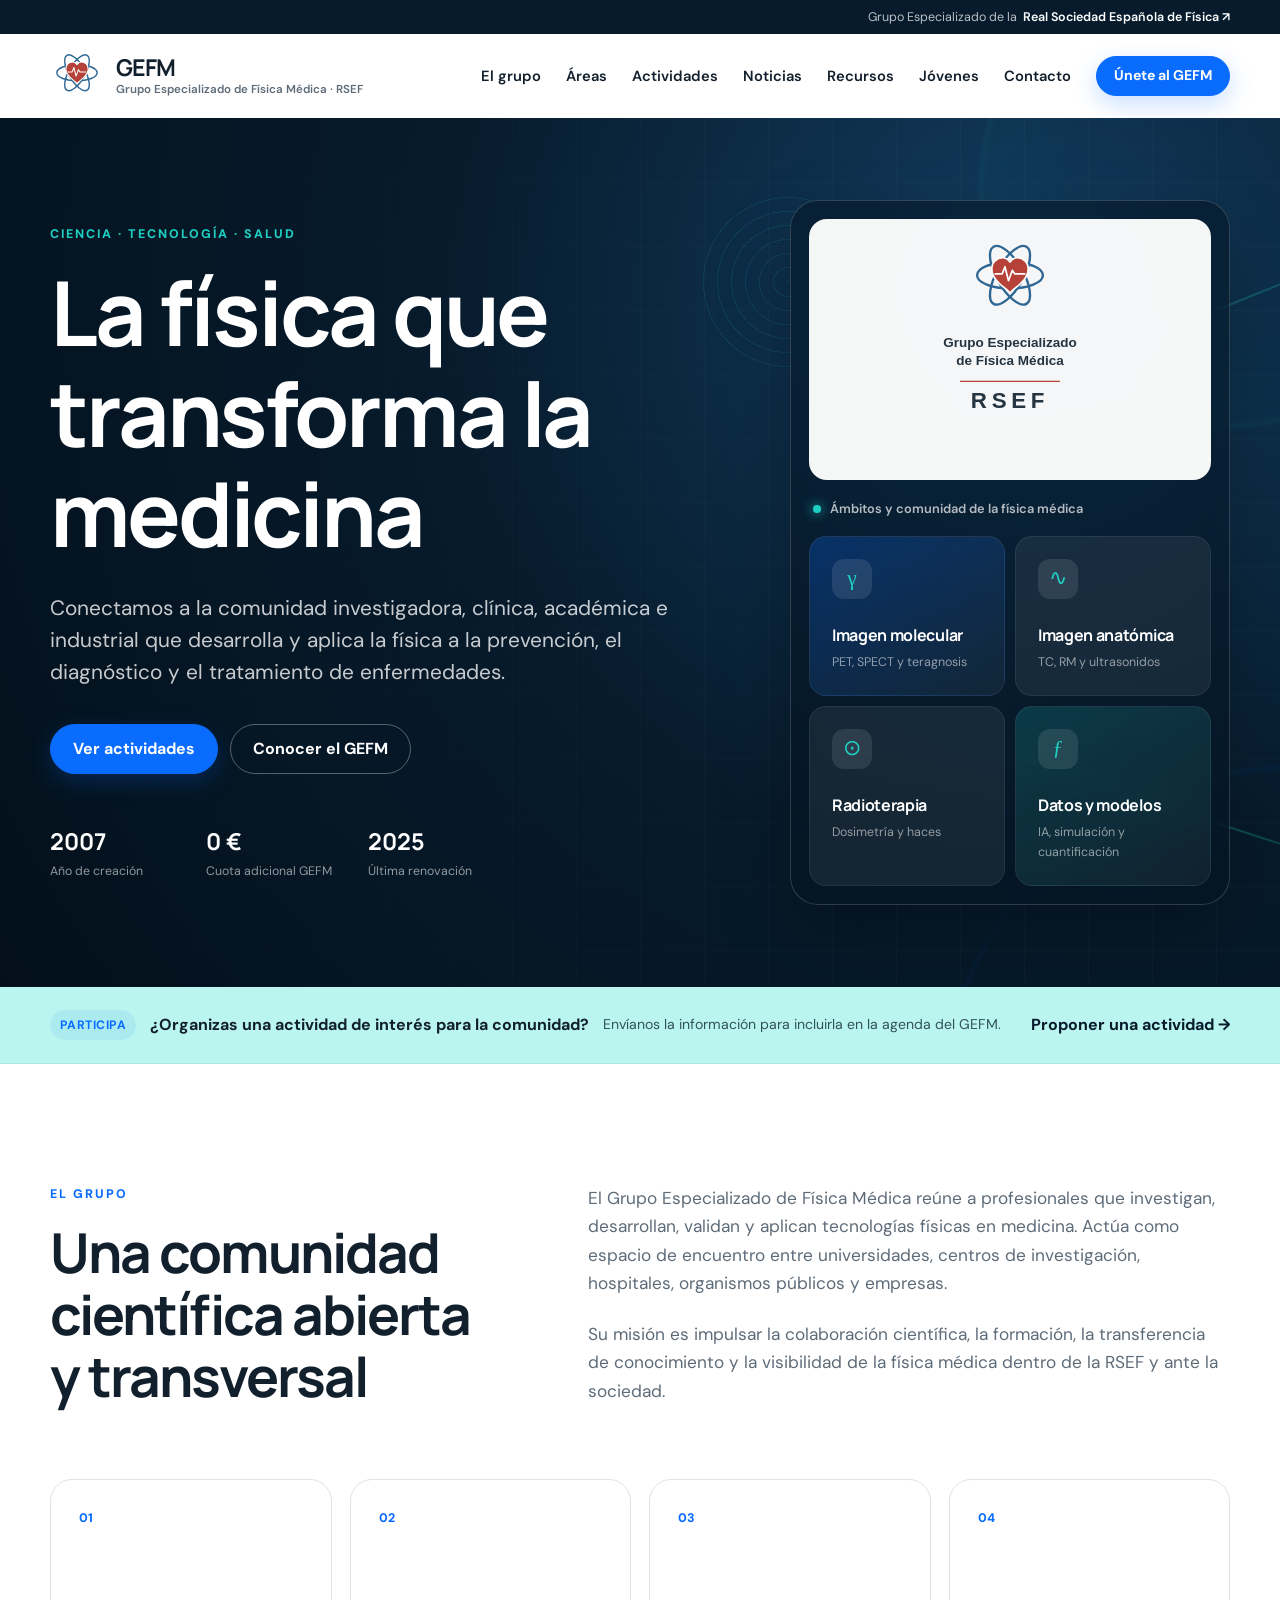
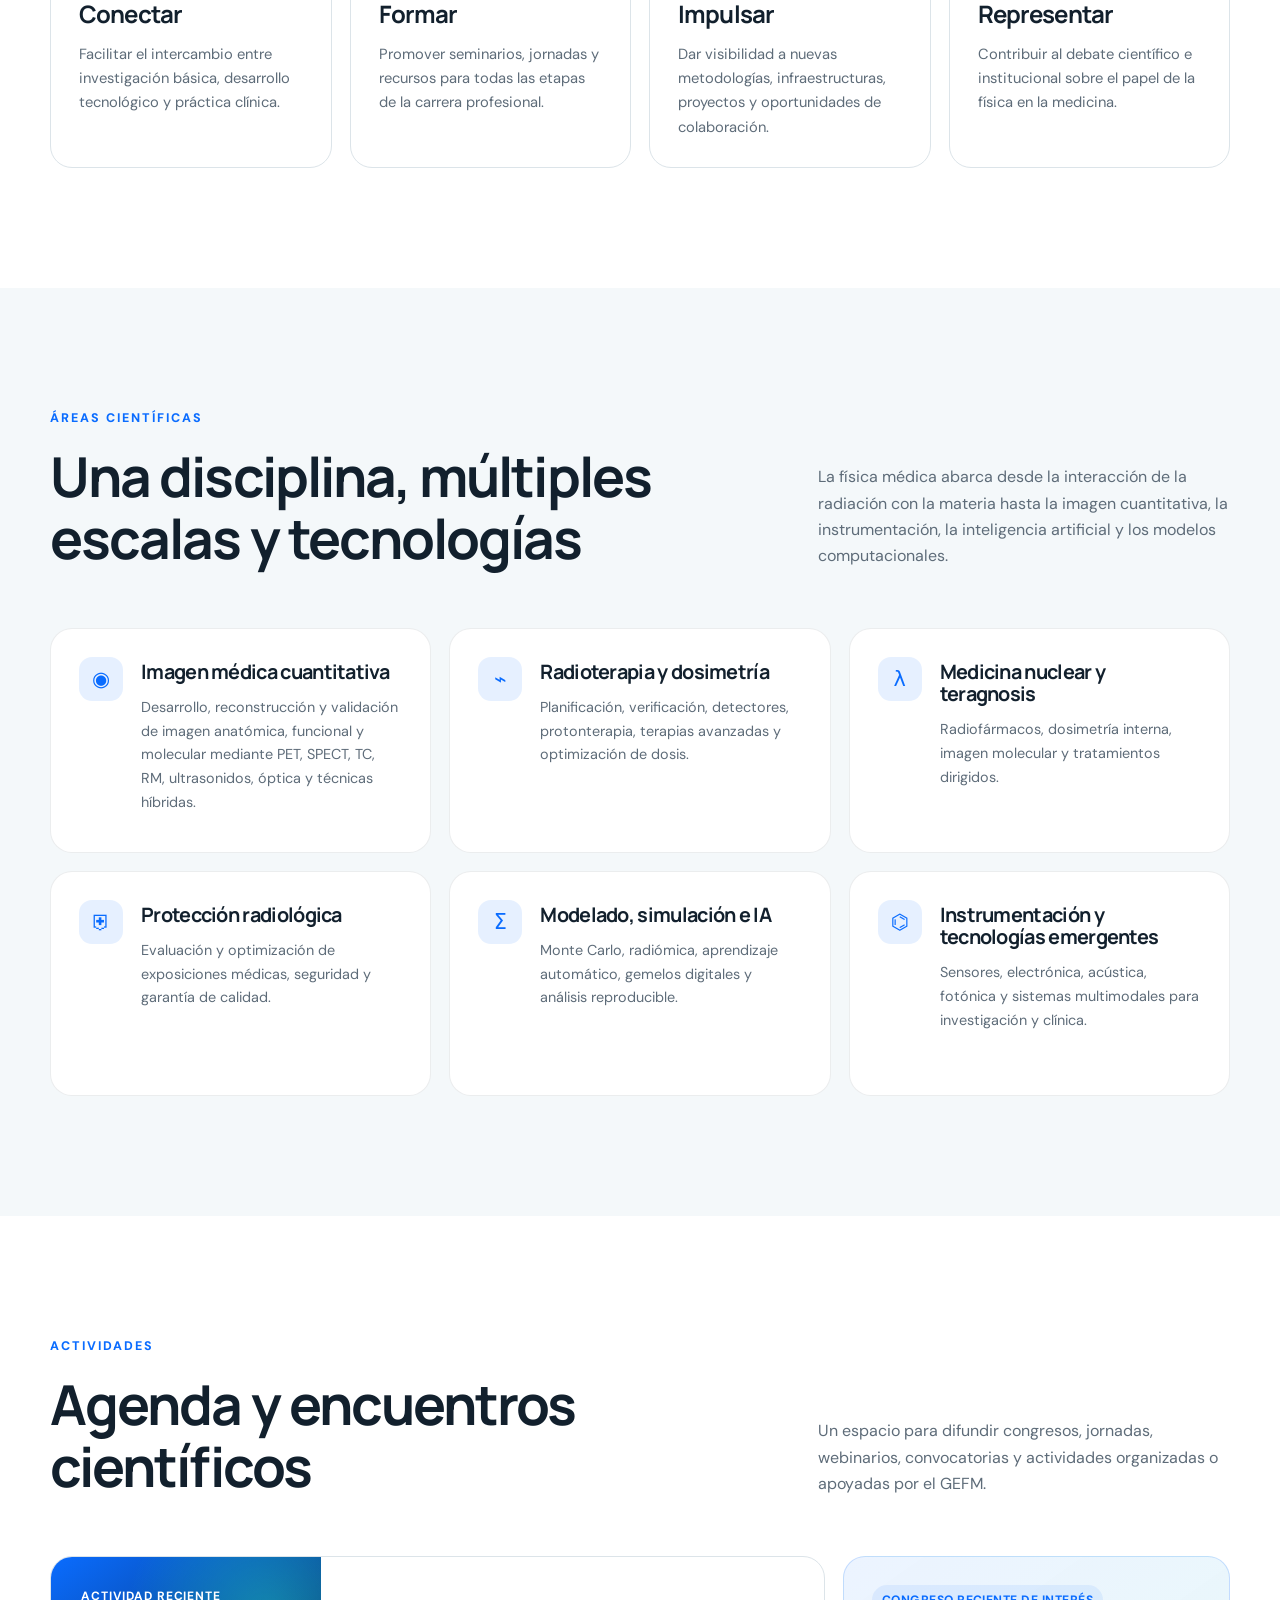
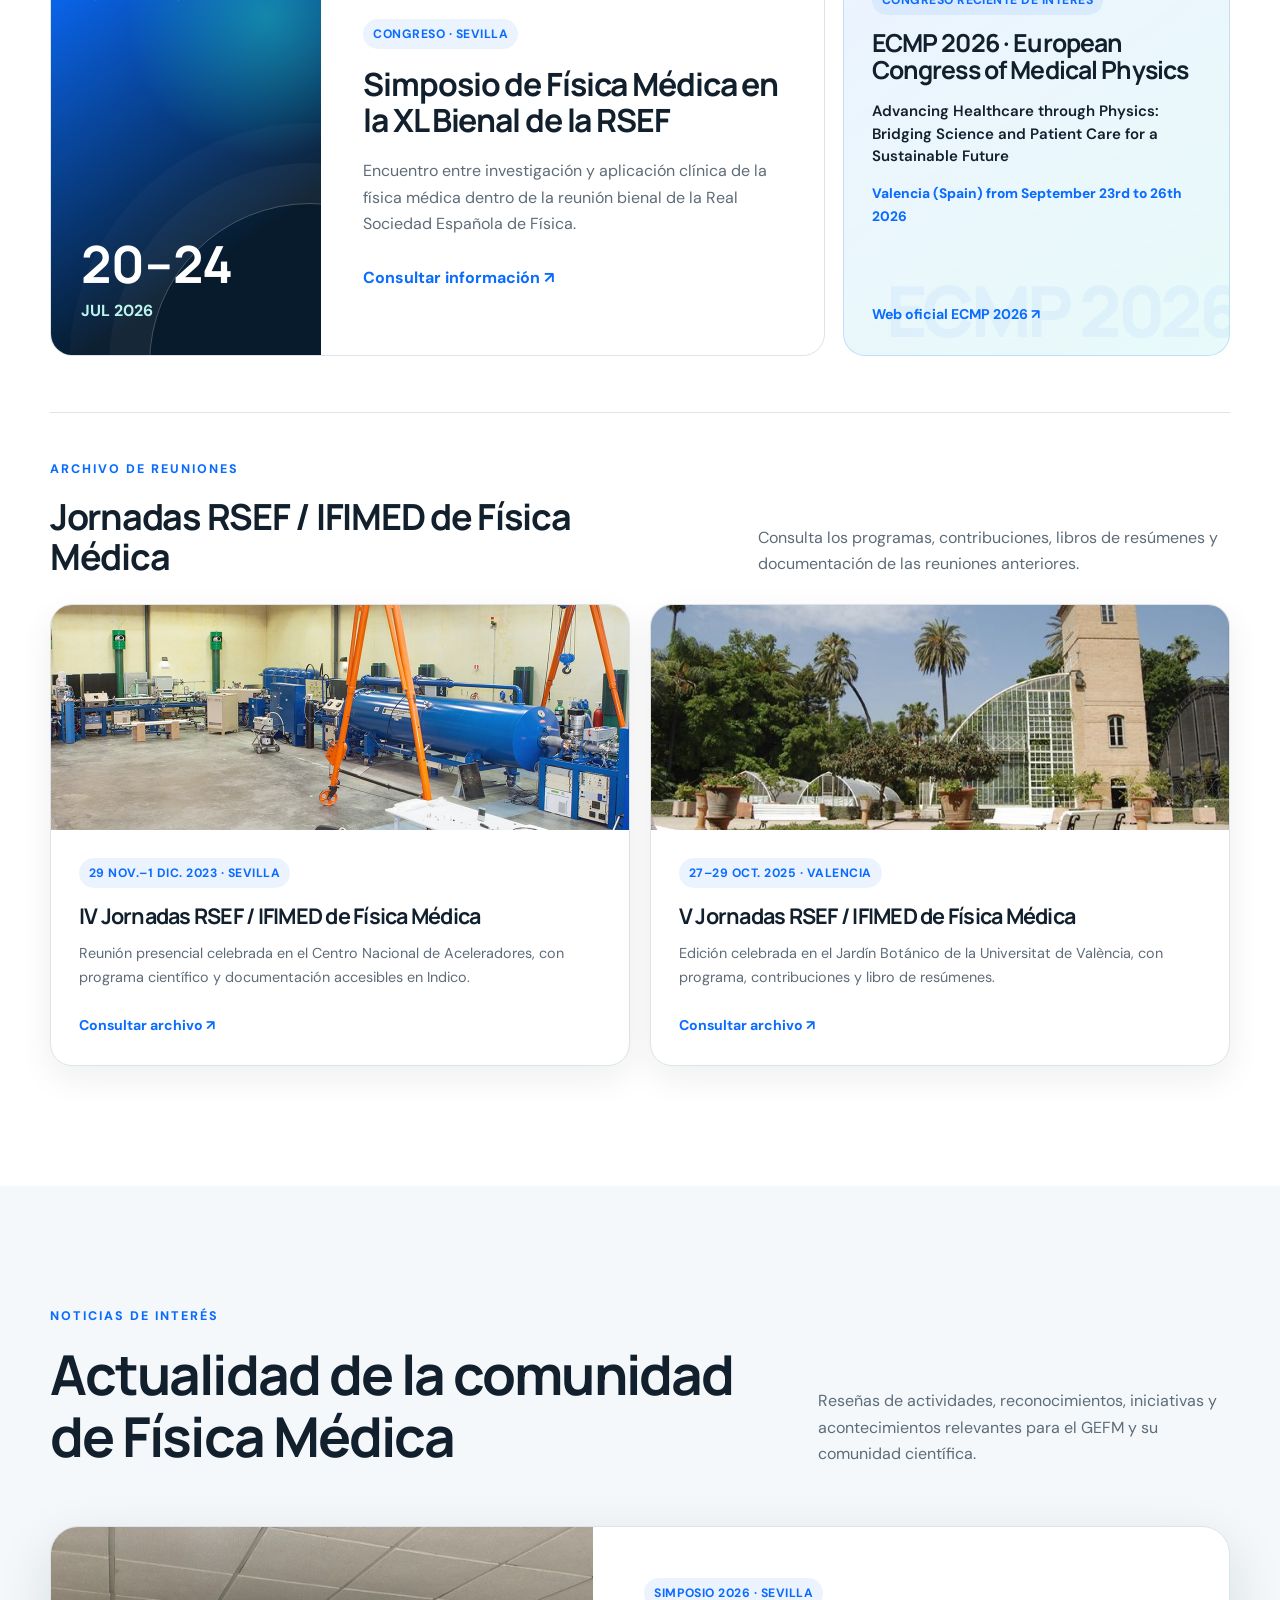
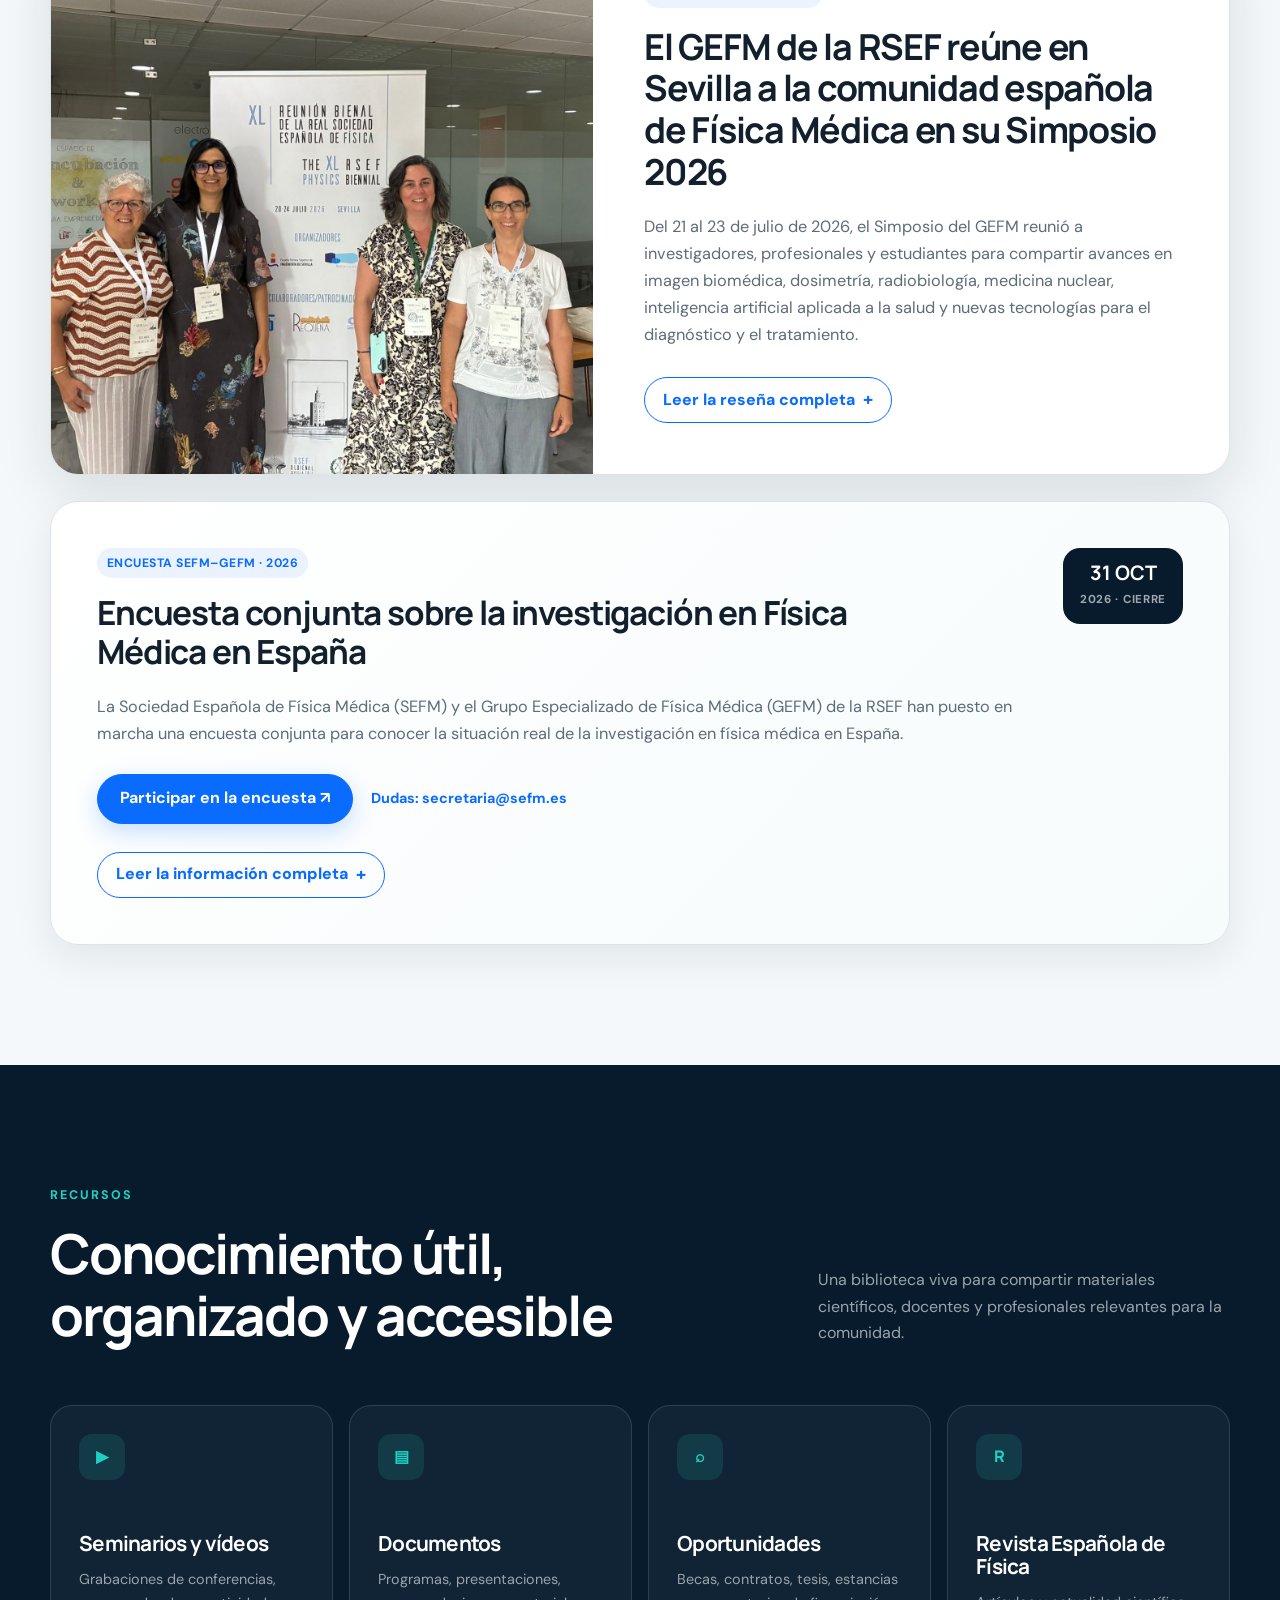
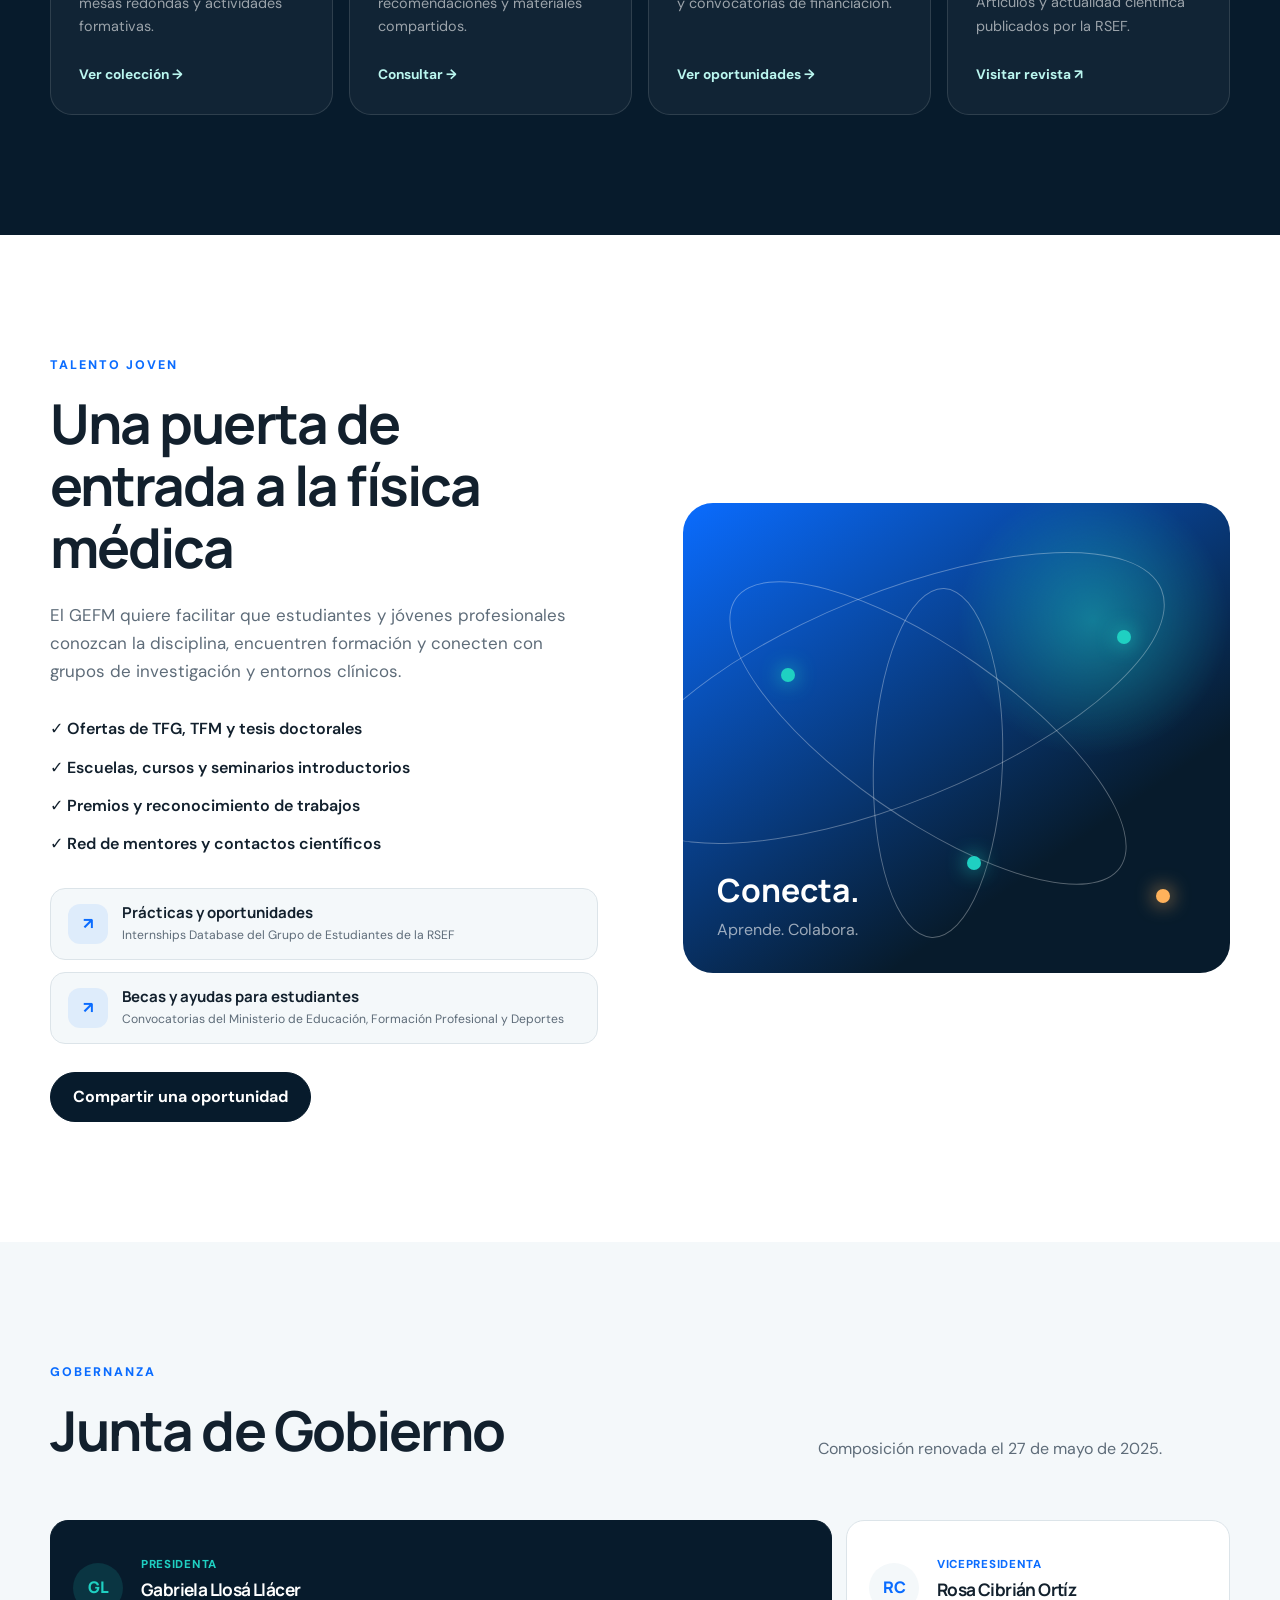
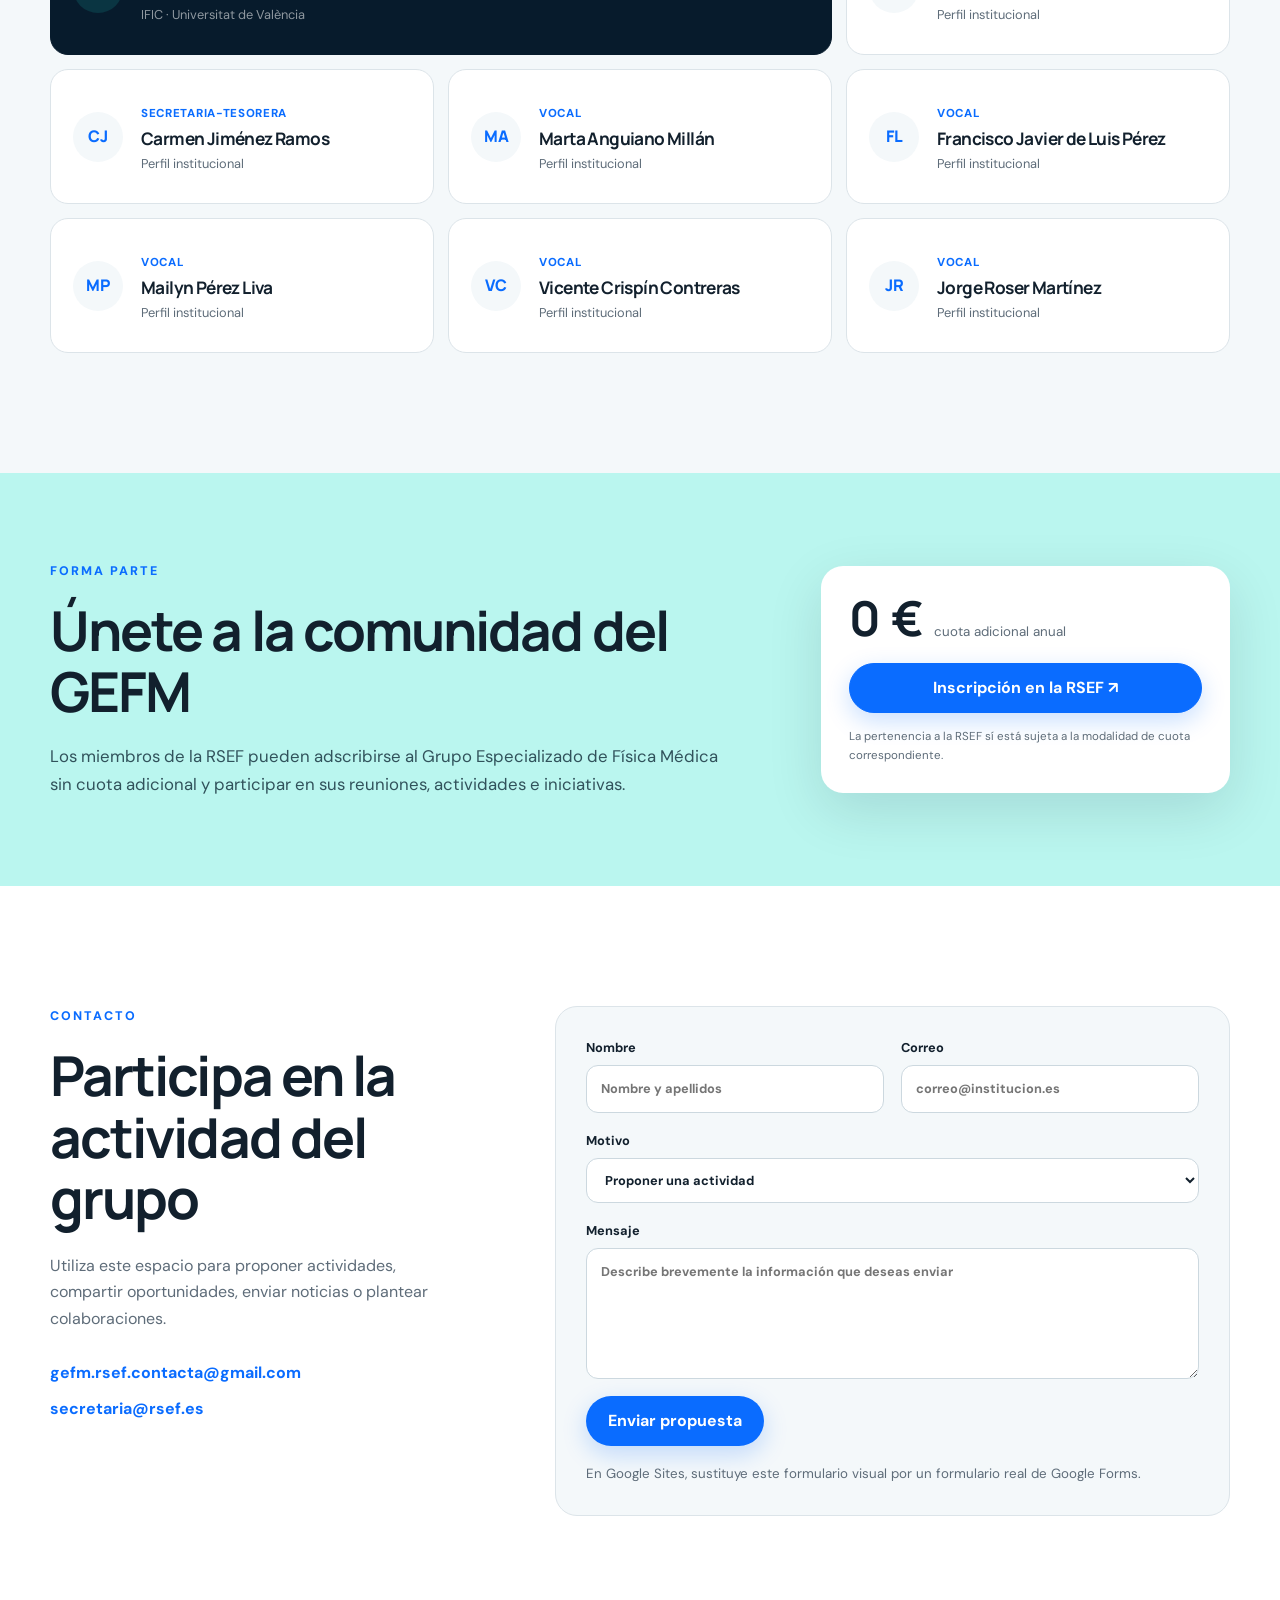
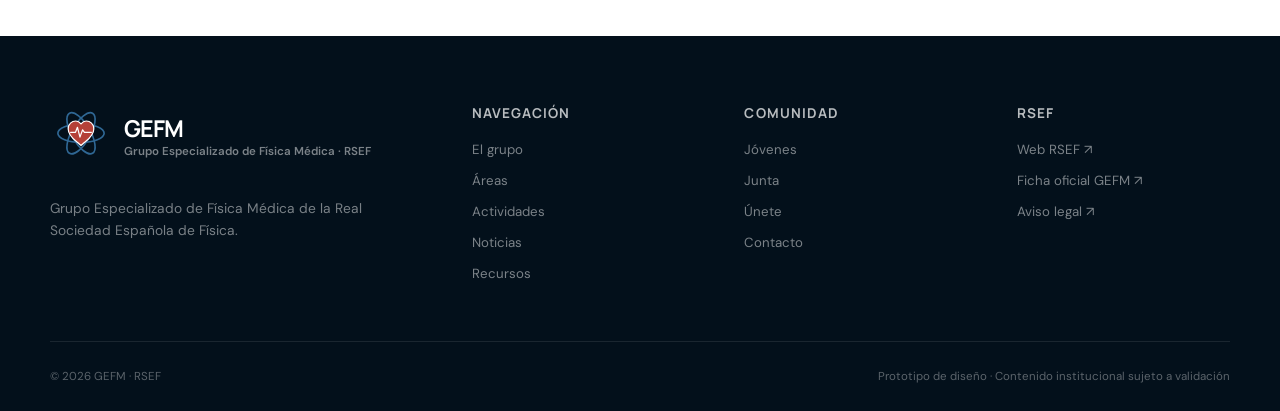
==== commit d740ab68: "Add files via upload news added 20102026" ====
--- a/index.html
+++ b/index.html
@@ -5,11 +5,406 @@
   <meta name="viewport" content="width=device-width, initial-scale=1">
   <meta name="description" content="Grupo Especializado de Física Médica de la Real Sociedad Española de Física: comunidad, actividades, recursos y oportunidades.">
   <title>GEFM · Grupo Especializado de Física Médica</title>
-  <link rel="icon" href="assets/logo-gefm-symbol.svg?v=6" type="image/svg+xml">
+  <link rel="icon" href="[data-uri]" type="image/svg+xml">
   <link rel="preconnect" href="https://fonts.googleapis.com">
   <link rel="preconnect" href="https://fonts.gstatic.com" crossorigin>
   <link href="https://fonts.googleapis.com/css2?family=DM+Sans:wght@400;500;600;700&family=Manrope:wght@500;600;700;800&display=swap" rel="stylesheet">
-  <link rel="stylesheet" href="styles.css">
+  <style>
+:root {
+  --navy: #071b2c;
+  --navy-2: #0d2a42;
+  --blue: #0a6cff;
+  --cyan: #1fd0c2;
+  --cyan-light: #baf6ef;
+  --warm: #ffb25b;
+  --ink: #12202d;
+  --muted: #5e6c79;
+  --line: #dce4e9;
+  --soft: #f4f8fa;
+  --white: #fff;
+  --radius: 22px;
+  --shadow: 0 18px 55px rgba(7, 27, 44, .12);
+  --container: min(1180px, calc(100% - 40px));
+}
+
+* { box-sizing: border-box; }
+html { scroll-behavior: smooth; }
+body {
+  margin: 0;
+  font-family: "DM Sans", system-ui, -apple-system, BlinkMacSystemFont, "Segoe UI", sans-serif;
+  color: var(--ink);
+  background: var(--white);
+  line-height: 1.65;
+  -webkit-font-smoothing: antialiased;
+}
+img, svg { display: block; max-width: 100%; }
+a { color: inherit; }
+button, input, textarea, select { font: inherit; }
+.container { width: var(--container); margin-inline: auto; }
+.sr-only { position: absolute; width: 1px; height: 1px; padding: 0; margin: -1px; overflow: hidden; clip: rect(0,0,0,0); white-space: nowrap; border: 0; }
+.skip-link { position: fixed; left: 12px; top: -60px; z-index: 1000; padding: 10px 16px; background: var(--navy); color: white; border-radius: 8px; transition: top .2s; }
+.skip-link:focus { top: 12px; }
+
+h1, h2, h3 { font-family: "Manrope", sans-serif; line-height: 1.12; letter-spacing: -.035em; margin: 0; }
+h1 { font-size: clamp(3rem, 7vw, 6.4rem); max-width: 900px; }
+h2 { font-size: clamp(2.2rem, 4.3vw, 4.25rem); }
+h3 { font-size: 1.25rem; }
+p { margin: 0; }
+.eyebrow { margin-bottom: 18px; color: var(--blue); font-size: .78rem; font-weight: 800; letter-spacing: .16em; text-transform: uppercase; }
+.tag { display: inline-flex; align-items: center; width: fit-content; padding: 5px 10px; border-radius: 999px; background: rgba(10,108,255,.08); color: var(--blue); font-size: .76rem; font-weight: 700; letter-spacing: .04em; text-transform: uppercase; }
+.button { display: inline-flex; justify-content: center; align-items: center; gap: 8px; min-height: 50px; padding: 0 22px; border: 1px solid var(--blue); border-radius: 999px; background: var(--blue); color: var(--white); font-weight: 700; text-decoration: none; box-shadow: 0 8px 24px rgba(10,108,255,.22); transition: transform .2s, box-shadow .2s, background .2s; cursor: pointer; }
+.button:hover { transform: translateY(-2px); box-shadow: 0 12px 28px rgba(10,108,255,.28); }
+.button-small { min-height: 40px; padding-inline: 17px; font-size: .88rem; }
+.button-ghost { background: transparent; border-color: rgba(255,255,255,.32); color: var(--white); box-shadow: none; }
+.button-ghost:hover { background: rgba(255,255,255,.08); box-shadow: none; }
+.button-dark { background: var(--navy); border-color: var(--navy); box-shadow: none; }
+
+.site-header { position: relative; z-index: 20; background: var(--white); }
+.utility-bar { background: var(--navy); color: rgba(255,255,255,.72); font-size: .78rem; }
+.utility-inner { min-height: 34px; display: flex; justify-content: flex-end; align-items: center; gap: 6px; }
+.utility-inner a { color: var(--white); text-decoration: none; font-weight: 600; }
+.navbar { min-height: 84px; display: flex; align-items: center; justify-content: space-between; gap: 32px; }
+.brand { display: inline-flex; align-items: center; gap: 12px; text-decoration: none; }
+.brand-mark { width: 54px; flex: 0 0 auto; }
+.brand-mark img { width: 100%; height: auto; }
+.brand-copy { display: flex; flex-direction: column; line-height: 1.1; }
+.brand-copy strong { font-family: "Manrope"; font-size: 1.45rem; letter-spacing: -.04em; }
+.brand-copy small { margin-top: 4px; color: var(--muted); font-size: .72rem; font-weight: 600; }
+.main-menu { display: flex; align-items: center; gap: 25px; }
+.main-menu > a:not(.button) { font-size: .92rem; font-weight: 600; text-decoration: none; }
+.main-menu > a:not(.button):hover { color: var(--blue); }
+.menu-toggle { display: none; width: 44px; height: 44px; border: 0; background: transparent; padding: 9px; cursor: pointer; }
+.menu-toggle span:not(.sr-only) { display: block; height: 2px; margin: 5px 0; background: var(--navy); }
+
+.hero { position: relative; overflow: hidden; min-height: 720px; color: white; background: radial-gradient(circle at 80% 20%, #123d61 0, var(--navy) 47%, #03101b 100%); }
+.hero-grid { position: relative; z-index: 2; min-height: 720px; display: grid; grid-template-columns: minmax(0, 1.2fr) minmax(360px, .8fr); align-items: center; gap: 80px; padding-block: 82px; }
+.hero-copy .eyebrow { color: var(--cyan); }
+.hero-lead { max-width: 760px; margin-top: 28px; color: rgba(255,255,255,.78); font-size: clamp(1.08rem, 2vw, 1.3rem); line-height: 1.55; }
+.hero-actions { display: flex; flex-wrap: wrap; gap: 12px; margin-top: 36px; }
+.hero-facts { display: flex; flex-wrap: wrap; gap: 36px; margin: 48px 0 0; padding: 0; list-style: none; }
+.hero-facts li { min-width: 120px; display: flex; flex-direction: column; }
+.hero-facts strong { font-family: "Manrope"; font-size: 1.45rem; }
+.hero-facts span { color: rgba(255,255,255,.56); font-size: .77rem; }
+.hero-panel { position: relative; padding: 18px; border: 1px solid rgba(255,255,255,.17); border-radius: 28px; background: rgba(4,19,32,.52); box-shadow: 0 30px 70px rgba(0,0,0,.28); backdrop-filter: blur(14px); }
+.panel-brand { display: flex; justify-content: center; align-items: center; margin-bottom: 12px; padding: 12px 14px 18px; border-bottom: 1px solid rgba(255,255,255,.08); border-radius: 18px; background: rgba(255,255,255,.96); }
+.panel-logo { display: block; width: 104px; height: auto; }
+.panel-logo-full { width: min(260px, 78%); max-height: 230px; object-fit: contain; }
+.panel-header { display: flex; align-items: center; gap: 9px; padding: 6px 4px 17px; color: rgba(255,255,255,.7); font-size: .8rem; font-weight: 600; }
+.status-dot { width: 8px; height: 8px; border-radius: 50%; background: var(--cyan); box-shadow: 0 0 12px var(--cyan); }
+.modality-grid { display: grid; grid-template-columns: 1fr 1fr; gap: 10px; }
+.modality-grid article { min-height: 150px; padding: 22px; border-radius: 17px; background: rgba(255,255,255,.065); border: 1px solid rgba(255,255,255,.07); }
+.modality-grid article:nth-child(1) { background: linear-gradient(145deg, rgba(10,108,255,.27), rgba(255,255,255,.05)); }
+.modality-grid article:nth-child(4) { background: linear-gradient(145deg, rgba(31,208,194,.18), rgba(255,255,255,.05)); }
+.modality-icon { display: grid; place-items: center; width: 40px; height: 40px; margin-bottom: 28px; border-radius: 12px; background: rgba(255,255,255,.1); color: var(--cyan); font-family: serif; font-size: 1.35rem; }
+.modality-grid h3 { font-size: 1rem; letter-spacing: -.02em; }
+.modality-grid p { margin-top: 7px; color: rgba(255,255,255,.54); font-size: .78rem; }
+.hero-art { position: absolute; inset: 0; opacity: .7; }
+.mesh { position: absolute; inset: 0; background-image: linear-gradient(rgba(255,255,255,.035) 1px, transparent 1px), linear-gradient(90deg, rgba(255,255,255,.035) 1px, transparent 1px); background-size: 64px 64px; mask-image: linear-gradient(to right, transparent 0, black 75%); }
+.orb { position: absolute; border-radius: 50%; filter: blur(2px); }
+.orb-a { width: 480px; height: 480px; right: -180px; top: -170px; border: 1px solid rgba(31,208,194,.35); box-shadow: inset 0 0 120px rgba(31,208,194,.08); }
+.orb-b { width: 700px; height: 700px; right: -360px; bottom: -480px; border: 1px solid rgba(10,108,255,.35); }
+.beam { position: absolute; height: 2px; width: 660px; right: -180px; background: linear-gradient(90deg, transparent, rgba(31,208,194,.6), transparent); transform-origin: center; }
+.beam-a { top: 26%; transform: rotate(-22deg); }
+.beam-b { bottom: 22%; transform: rotate(18deg); }
+.scan { position: absolute; width: 190px; height: 190px; border-radius: 50%; background: repeating-radial-gradient(circle, rgba(31,208,194,.16) 0 1px, transparent 1px 14px); }
+.scan-a { right: 31%; top: 8%; }
+.scan-b { right: 4%; bottom: 6%; transform: scale(.65); }
+
+.announcement { background: var(--cyan-light); border-bottom: 1px solid rgba(7,27,44,.08); }
+.announcement-inner { min-height: 76px; display: flex; justify-content: space-between; align-items: center; gap: 24px; }
+.announcement-inner > div { display: flex; align-items: center; gap: 14px; }
+.announcement-inner > div > span:last-child { color: #31525b; font-size: .88rem; }
+.announcement-inner > a { color: var(--navy); font-weight: 700; text-decoration: none; white-space: nowrap; }
+
+.section { padding-block: 120px; }
+.section-soft { background: var(--soft); }
+.split-intro { display: grid; grid-template-columns: .8fr 1.2fr; gap: 110px; align-items: start; }
+.intro-copy { display: grid; gap: 22px; color: var(--muted); font-size: 1.08rem; }
+.value-grid { display: grid; grid-template-columns: repeat(4, 1fr); gap: 18px; margin-top: 72px; }
+.value-card { min-height: 270px; padding: 28px; border: 1px solid var(--line); border-radius: var(--radius); background: white; transition: transform .2s, box-shadow .2s; }
+.value-card:hover { transform: translateY(-5px); box-shadow: var(--shadow); }
+.value-card .number { display: block; margin-bottom: 72px; color: var(--blue); font-size: .78rem; font-weight: 800; }
+.value-card h3 { font-size: 1.5rem; }
+.value-card p { margin-top: 14px; color: var(--muted); font-size: .92rem; }
+.section-heading { display: grid; grid-template-columns: 1.25fr .75fr; gap: 80px; align-items: end; margin-bottom: 58px; }
+.section-heading > p { color: var(--muted); }
+.area-grid { display: grid; grid-template-columns: repeat(3, 1fr); gap: 18px; }
+.area-card { display: flex; gap: 18px; min-height: 225px; padding: 28px; border-radius: var(--radius); background: white; border: 1px solid rgba(7,27,44,.08); }
+.area-card h3 { margin-top: 4px; font-size: 1.24rem; }
+.area-card p { margin-top: 13px; color: var(--muted); font-size: .9rem; }
+.area-featured { grid-column: span 2; background: var(--navy); color: white; }
+.area-featured p { color: rgba(255,255,255,.62); }
+.area-symbol { flex: 0 0 auto; display: grid; place-items: center; width: 44px; height: 44px; border-radius: 13px; background: rgba(10,108,255,.1); color: var(--blue); font-size: 1.3rem; }
+.area-featured .area-symbol { background: rgba(31,208,194,.14); color: var(--cyan); }
+.events-layout { display: grid; grid-template-columns: 1.5fr .75fr; gap: 18px; }
+.event-card, .event-mini { border: 1px solid var(--line); border-radius: var(--radius); overflow: hidden; background: white; }
+.event-main { display: grid; grid-template-columns: .7fr 1.3fr; min-height: 400px; }
+.event-visual { position: relative; display: flex; flex-direction: column; justify-content: space-between; padding: 30px; color: white; background: radial-gradient(circle at 80% 15%, rgba(31,208,194,.48), transparent 35%), linear-gradient(145deg, #0a6cff, #071b2c 72%); overflow: hidden; }
+.event-visual::after { content: ""; position: absolute; width: 320px; height: 320px; right: -150px; bottom: -170px; border: 1px solid rgba(255,255,255,.25); border-radius: 50%; box-shadow: 0 0 0 40px rgba(255,255,255,.035), 0 0 0 80px rgba(255,255,255,.025); }
+.event-kicker { position: relative; z-index: 1; font-size: .75rem; font-weight: 700; letter-spacing: .08em; text-transform: uppercase; }
+.date-block { position: relative; z-index: 1; display: flex; flex-direction: column; }
+.date-block strong { font-family: "Manrope"; font-size: 3.2rem; line-height: 1; }
+.date-block span { margin-top: 9px; color: var(--cyan-light); font-weight: 700; }
+.event-content { padding: 42px; display: flex; flex-direction: column; justify-content: center; align-items: flex-start; }
+.event-content h3 { margin-top: 18px; font-size: 2rem; }
+.event-content p { margin-top: 19px; color: var(--muted); }
+.event-content a, .event-mini a { margin-top: 28px; color: var(--blue); font-weight: 700; text-decoration: none; }
+.event-stack { display: grid; gap: 18px; }
+.event-mini { min-height: 191px; padding: 28px; display: flex; flex-direction: column; align-items: flex-start; }
+.event-mini h3 { margin-top: 14px; }
+.event-mini p { margin-top: 11px; color: var(--muted); font-size: .88rem; }
+.event-mini a { margin-top: auto; padding-top: 20px; font-size: .88rem; }
+.placeholder-card { border-style: dashed; background: var(--soft); }
+.next-event-card {
+  position: relative;
+  overflow: hidden;
+  min-height: 330px;
+  border: 1px solid rgba(10,108,255,.18);
+  background: linear-gradient(145deg, rgba(10,108,255,.08), rgba(31,208,194,.10));
+}
+.next-event-card::after {
+  content: "ECMP 2026";
+  position: absolute;
+  right: -10px;
+  bottom: -14px;
+  color: rgba(10,108,255,.055);
+  font-family: "Manrope", sans-serif;
+  font-size: 4.4rem;
+  font-weight: 800;
+  letter-spacing: -.06em;
+  pointer-events: none;
+}
+.next-event-card > * { position: relative; z-index: 1; }
+.next-event-card h3 { max-width: 420px; font-size: 1.55rem; }
+.next-event-card .event-theme { margin-top: 16px; color: var(--ink); font-size: .94rem; font-weight: 600; line-height: 1.5; }
+.next-event-card .event-location { margin-top: 14px; color: var(--blue); font-size: .86rem; font-weight: 800; }
+
+
+.archive-section { margin-top: 56px; }
+.archive-heading { display: grid; grid-template-columns: 1.15fr .85fr; gap: 70px; align-items: end; margin-bottom: 26px; padding-top: 46px; border-top: 1px solid var(--line); }
+.archive-heading h3 { font-size: clamp(1.65rem, 3vw, 2.25rem); }
+.archive-heading > p { color: var(--muted); }
+.archive-grid { display: grid; grid-template-columns: repeat(2, minmax(0, 1fr)); gap: 20px; }
+.archive-card { display: grid; grid-template-rows: 225px 1fr; overflow: hidden; border: 1px solid var(--line); border-radius: var(--radius); background: white; color: var(--ink); text-decoration: none; box-shadow: 0 12px 34px rgba(7,27,44,.07); transition: transform .2s, box-shadow .2s, border-color .2s; }
+.archive-card:hover { transform: translateY(-4px); border-color: rgba(10,108,255,.35); box-shadow: 0 20px 45px rgba(7,27,44,.12); }
+.archive-card img { width: 100%; height: 225px; object-fit: cover; }
+.archive-card-content { display: flex; flex-direction: column; align-items: flex-start; padding: 28px; }
+.archive-card-content h3 { margin-top: 16px; font-size: 1.35rem; }
+.archive-card-content p { margin-top: 14px; color: var(--muted); font-size: .9rem; }
+.archive-link { margin-top: auto; padding-top: 24px; color: var(--blue); font-size: .88rem; font-weight: 700; }
+
+.section-dark { background: var(--navy); color: white; }
+.section-heading-light > p { color: rgba(255,255,255,.6); }
+.section-heading-light .eyebrow { color: var(--cyan); }
+.resource-grid { display: grid; grid-template-columns: repeat(4, 1fr); gap: 16px; }
+.resource-card { min-height: 310px; display: flex; flex-direction: column; align-items: flex-start; padding: 28px; border: 1px solid rgba(255,255,255,.12); border-radius: var(--radius); background: rgba(255,255,255,.045); color: white; text-decoration: none; transition: background .2s, transform .2s; }
+.resource-card:hover { transform: translateY(-5px); background: rgba(255,255,255,.08); }
+.resource-icon { display: grid; place-items: center; width: 46px; height: 46px; margin-bottom: 52px; border-radius: 13px; background: rgba(31,208,194,.12); color: var(--cyan); font-family: "Manrope"; font-weight: 800; }
+.resource-card h3 { font-size: 1.3rem; }
+.resource-card p { margin-top: 13px; color: rgba(255,255,255,.58); font-size: .9rem; }
+.resource-card > span:last-child { margin-top: auto; padding-top: 24px; color: var(--cyan-light); font-size: .86rem; font-weight: 700; }
+
+.young-layout { display: grid; grid-template-columns: 1fr 1fr; gap: 85px; align-items: center; }
+.young-copy > p:not(.eyebrow) { margin-top: 24px; color: var(--muted); font-size: 1.06rem; }
+.check-list { display: grid; gap: 12px; margin-block: 30px; color: var(--ink); font-weight: 600; }
+
+.young-links { display: grid; gap: 12px; margin: 0 0 28px; }
+.young-link-card { display: grid; grid-template-columns: 40px 1fr; gap: 14px; align-items: center; padding: 15px 17px; border: 1px solid var(--line); border-radius: 15px; background: var(--soft); color: var(--ink); text-decoration: none; transition: transform .2s, border-color .2s, background .2s, box-shadow .2s; }
+.young-link-card:hover { transform: translateY(-2px); border-color: rgba(10,108,255,.35); background: white; box-shadow: 0 10px 26px rgba(7,27,44,.08); }
+.young-link-icon { display: grid; place-items: center; width: 40px; height: 40px; border-radius: 12px; background: rgba(10,108,255,.09); color: var(--blue); font-weight: 800; }
+.young-link-card > span:last-child { display: flex; flex-direction: column; gap: 4px; }
+.young-link-card strong { font-family: "Manrope", sans-serif; font-size: .94rem; line-height: 1.25; }
+.young-link-card small { color: var(--muted); font-size: .76rem; line-height: 1.4; }
+.young-visual { position: relative; min-height: 470px; overflow: hidden; border-radius: 30px; background: radial-gradient(circle at 75% 25%, rgba(31,208,194,.45), transparent 25%), linear-gradient(145deg, #0a6cff, #071b2c 72%); }
+.trajectory { position: absolute; border: 1px solid rgba(255,255,255,.32); border-radius: 50%; transform: rotate(-22deg); }
+.trajectory-a { width: 580px; height: 210px; left: -80px; top: 90px; }
+.trajectory-b { width: 470px; height: 170px; left: 10px; top: 145px; transform: rotate(35deg); }
+.trajectory-c { width: 350px; height: 130px; left: 80px; top: 195px; transform: rotate(92deg); }
+.node { position: absolute; width: 14px; height: 14px; border-radius: 50%; background: var(--cyan); box-shadow: 0 0 20px var(--cyan); }
+.node-1 { left: 18%; top: 35%; }.node-2 { right: 18%; top: 27%; }.node-3 { left: 52%; bottom: 22%; }.node-4 { right: 11%; bottom: 15%; background: var(--warm); box-shadow: 0 0 20px var(--warm); }
+.young-label { position: absolute; left: 34px; bottom: 30px; display: flex; flex-direction: column; color: white; }
+.young-label strong { font-family: "Manrope"; font-size: 2rem; }
+.young-label span { color: rgba(255,255,255,.6); }
+
+.board-grid { display: grid; grid-template-columns: repeat(3, 1fr); gap: 14px; }
+.board-card { min-height: 135px; display: flex; gap: 18px; align-items: center; padding: 22px; border: 1px solid var(--line); border-radius: 18px; background: white; }
+.board-lead { grid-column: span 2; background: var(--navy); color: white; border-color: var(--navy); }
+.initials { flex: 0 0 auto; display: grid; place-items: center; width: 50px; height: 50px; border-radius: 50%; background: var(--soft); color: var(--blue); font-family: "Manrope"; font-weight: 800; }
+.board-lead .initials { background: rgba(31,208,194,.14); color: var(--cyan); }
+.board-card small { color: var(--blue); font-size: .72rem; font-weight: 800; letter-spacing: .06em; text-transform: uppercase; }
+.board-lead small { color: var(--cyan); }
+.board-card h3 { margin-top: 4px; font-size: 1.08rem; }
+.board-card p { margin-top: 5px; color: var(--muted); font-size: .8rem; }
+.board-lead p { color: rgba(255,255,255,.55); }
+
+.join-section { padding-block: 88px; background: var(--cyan-light); }
+.join-grid { display: grid; grid-template-columns: 1.25fr .75fr; align-items: center; gap: 90px; }
+.join-grid > div:first-child > p:last-child { max-width: 680px; margin-top: 20px; color: #31525b; font-size: 1.05rem; }
+.join-box { padding: 28px; border-radius: var(--radius); background: white; box-shadow: var(--shadow); }
+.join-price { display: flex; align-items: baseline; gap: 10px; margin-bottom: 20px; }
+.join-price strong { font-family: "Manrope"; font-size: 3rem; line-height: 1; }
+.join-price small { color: var(--muted); }
+.join-box .button { width: 100%; }
+.join-box > small { display: block; margin-top: 14px; color: var(--muted); font-size: .72rem; }
+
+.contact-layout { display: grid; grid-template-columns: .75fr 1.25fr; gap: 100px; align-items: start; }
+.contact-layout > div:first-child > p:not(.eyebrow) { margin-top: 23px; color: var(--muted); }
+.contact-links { display: grid; gap: 10px; margin-top: 28px; }
+.contact-links a { color: var(--blue); font-weight: 700; text-decoration: none; }
+.contact-form { display: grid; gap: 17px; padding: 30px; border: 1px solid var(--line); border-radius: var(--radius); background: var(--soft); }
+.form-row { display: grid; grid-template-columns: 1fr 1fr; gap: 17px; }
+.contact-form label { display: grid; gap: 7px; font-size: .8rem; font-weight: 700; }
+.contact-form input, .contact-form select, .contact-form textarea { width: 100%; border: 1px solid #ccd8df; border-radius: 12px; background: white; padding: 12px 14px; color: var(--ink); outline: none; }
+.contact-form input:focus, .contact-form select:focus, .contact-form textarea:focus { border-color: var(--blue); box-shadow: 0 0 0 3px rgba(10,108,255,.1); }
+.contact-form .button { width: fit-content; border: 0; }
+.contact-form > small { color: var(--muted); }
+
+.site-footer { padding-top: 70px; background: #03101b; color: white; }
+.footer-grid { display: grid; grid-template-columns: 1.7fr repeat(3, 1fr); gap: 60px; padding-bottom: 56px; }
+.brand-footer .brand-copy small { color: rgba(255,255,255,.48); }
+.footer-brand > p { max-width: 330px; margin-top: 20px; color: rgba(255,255,255,.47); font-size: .86rem; }
+.footer-grid > div:not(.footer-brand) { display: flex; flex-direction: column; align-items: flex-start; gap: 9px; }
+.footer-grid h3 { margin-bottom: 9px; font-size: .85rem; color: rgba(255,255,255,.72); text-transform: uppercase; letter-spacing: .08em; }
+.footer-grid > div:not(.footer-brand) a { color: rgba(255,255,255,.48); font-size: .83rem; text-decoration: none; }
+.footer-grid a:hover { color: var(--cyan); }
+.footer-bottom { min-height: 70px; display: flex; justify-content: space-between; align-items: center; gap: 30px; border-top: 1px solid rgba(255,255,255,.09); color: rgba(255,255,255,.35); font-size: .72rem; }
+
+@media (max-width: 1000px) {
+  .main-menu { position: absolute; left: 20px; right: 20px; top: 112px; display: none; flex-direction: column; align-items: stretch; gap: 0; padding: 18px; border-radius: 18px; background: white; box-shadow: var(--shadow); }
+  .main-menu.open { display: flex; }
+  .main-menu > a { padding: 12px; }
+  .menu-toggle { display: block; }
+  .hero-grid { grid-template-columns: 1fr; gap: 55px; }
+  .hero-panel { max-width: 640px; }
+  .split-intro, .section-heading, .young-layout, .join-grid, .contact-layout, .archive-heading { grid-template-columns: 1fr; gap: 42px; }
+  .value-grid { grid-template-columns: repeat(2, 1fr); }
+  .area-grid { grid-template-columns: repeat(2, 1fr); }
+  .events-layout { grid-template-columns: 1fr; }
+  .event-stack { grid-template-columns: 1fr 1fr; }
+  .resource-grid, .archive-grid { grid-template-columns: repeat(2, 1fr); }
+  .board-grid { grid-template-columns: repeat(2, 1fr); }
+  .footer-grid { grid-template-columns: 1.5fr 1fr 1fr; }
+  .footer-grid > div:last-child { grid-column: 2; }
+}
+
+@media (max-width: 680px) {
+  :root { --container: min(100% - 28px, 1180px); }
+  .utility-inner { justify-content: center; }
+  .utility-inner span { display: none; }
+  .navbar { min-height: 72px; }
+  .main-menu { top: 101px; }
+  .hero, .hero-grid { min-height: auto; }
+  .hero-grid { padding-block: 65px; }
+  h1 { font-size: 3rem; }
+  .hero-facts { gap: 22px; }
+  .modality-grid { grid-template-columns: 1fr; }
+  .modality-grid article { min-height: 125px; }
+  .announcement-inner, .announcement-inner > div { align-items: flex-start; flex-direction: column; }
+  .announcement-inner { padding-block: 20px; }
+  .section { padding-block: 82px; }
+  .value-grid, .area-grid, .resource-grid, .board-grid, .event-stack, .form-row, .archive-grid { grid-template-columns: 1fr; }
+  .area-featured, .board-lead { grid-column: auto; }
+  .event-main { grid-template-columns: 1fr; }
+  .event-visual { min-height: 250px; }
+  .event-content { padding: 28px; }
+  .archive-card { grid-template-rows: 190px 1fr; }
+  .archive-card img { height: 190px; }
+  .archive-card-content { padding: 24px; }
+  .resource-card { min-height: 260px; }
+  .young-visual { min-height: 380px; }
+  .footer-grid { grid-template-columns: 1fr 1fr; }
+  .footer-brand { grid-column: 1 / -1; }
+  .footer-grid > div:last-child { grid-column: auto; }
+  .footer-bottom { align-items: flex-start; flex-direction: column; justify-content: center; padding-block: 18px; }
+}
+
+.brand-footer .brand-mark { width: 62px; }
+@media (max-width: 680px) {
+  .brand-mark { width: 48px; }
+  .brand-copy small { font-size: .66rem; }
+  .panel-logo-full { width: min(240px, 88%); }
+}
+
+
+/* Noticias */
+.news-feature {
+  display: grid;
+  grid-template-columns: minmax(0, .92fr) minmax(0, 1.08fr);
+  overflow: hidden;
+  border: 1px solid var(--line);
+  border-radius: 28px;
+  background: var(--white);
+  box-shadow: var(--shadow);
+}
+.news-media { min-height: 100%; background: var(--navy); }
+.news-media img { width: 100%; height: 100%; min-height: 520px; object-fit: cover; object-position: center; }
+.news-content { padding: clamp(30px, 4vw, 54px); }
+.news-content h3 { margin-top: 18px; font-size: clamp(1.65rem, 2.8vw, 2.35rem); line-height: 1.16; }
+.news-lead { margin-top: 22px; color: var(--muted); font-size: 1.02rem; }
+.news-details { margin-top: 28px; }
+.news-details summary {
+  display: inline-flex;
+  align-items: center;
+  min-height: 46px;
+  padding: 0 18px;
+  border: 1px solid var(--blue);
+  border-radius: 999px;
+  color: var(--blue);
+  font-weight: 800;
+  cursor: pointer;
+  list-style: none;
+  transition: background .2s, color .2s, transform .2s;
+}
+.news-details summary::-webkit-details-marker { display: none; }
+.news-details summary::after { content: " +"; margin-left: 8px; font-size: 1.1rem; }
+.news-details[open] summary::after { content: " −"; }
+.news-details summary:hover { transform: translateY(-1px); background: var(--blue); color: var(--white); }
+.news-article { margin-top: 30px; padding-top: 28px; border-top: 1px solid var(--line); }
+.news-article p { margin-top: 18px; color: #334554; font-size: .94rem; line-height: 1.75; }
+.news-article p:first-child { margin-top: 0; }
+
+@media (max-width: 1000px) {
+  .news-feature { grid-template-columns: 1fr; }
+  .news-media img { min-height: 0; height: 430px; }
+}
+
+@media (max-width: 680px) {
+  .news-feature { border-radius: 20px; }
+  .news-media img { height: 260px; }
+  .news-content { padding: 25px; }
+  .news-content h3 { font-size: 1.5rem; }
+  .news-lead { font-size: .94rem; }
+}
+
+
+/* Encuesta SEFM–GEFM */
+.news-survey {
+  margin-top: 26px;
+  padding: clamp(28px, 4vw, 46px);
+  border: 1px solid var(--line);
+  border-radius: 28px;
+  background: linear-gradient(135deg, #ffffff 0%, #f6fbfc 100%);
+  box-shadow: 0 14px 38px rgba(7,27,44,.08);
+}
+.survey-heading { display: flex; justify-content: space-between; align-items: flex-start; gap: 34px; }
+.survey-heading h3 { max-width: 820px; margin-top: 16px; font-size: clamp(1.55rem, 2.6vw, 2.15rem); line-height: 1.17; }
+.survey-deadline { flex: 0 0 auto; min-width: 118px; padding: 15px 17px; border-radius: 17px; background: var(--navy); color: white; text-align: center; }
+.survey-deadline strong { display: block; font-family: "Manrope", sans-serif; font-size: 1.25rem; line-height: 1; }
+.survey-deadline span { display: block; margin-top: 7px; color: rgba(255,255,255,.62); font-size: .72rem; font-weight: 700; text-transform: uppercase; letter-spacing: .06em; }
+.news-survey > .news-lead { max-width: 920px; }
+.survey-actions { display: flex; flex-wrap: wrap; align-items: center; gap: 18px; margin-top: 26px; }
+.survey-contact { color: var(--blue); font-size: .9rem; font-weight: 700; text-decoration: none; }
+.survey-contact:hover { text-decoration: underline; }
+.news-article a { color: var(--blue); font-weight: 700; overflow-wrap: anywhere; }
+@media (max-width: 680px) {
+  .news-survey { border-radius: 20px; padding: 25px; }
+  .survey-heading { flex-direction: column; gap: 18px; }
+  .survey-deadline { min-width: 108px; }
+  .survey-actions { align-items: stretch; flex-direction: column; }
+  .survey-actions .button { width: 100%; }
+}
+
+</style>
 </head>
 <body>
   <a class="skip-link" href="#contenido">Saltar al contenido</a>
@@ -25,7 +420,7 @@
     <nav class="navbar container" aria-label="Navegación principal">
       <a class="brand" href="#inicio" aria-label="Inicio GEFM">
         <span class="brand-mark" aria-hidden="true">
-          <img src="assets/logo-gefm-symbol.svg?v=6" alt="">
+          <img src="[data-uri]" alt="">
         </span>
         <span class="brand-copy">
           <strong>GEFM</strong>
@@ -80,7 +475,7 @@
 
         <div class="hero-panel" aria-label="Ámbitos de física médica">
           <div class="panel-brand">
-            <img class="panel-logo panel-logo-full" src="assets/logo-gefm-stacked.svg?v=6" alt="Logo del Grupo Especializado de Física Médica de la RSEF">
+            <img class="panel-logo panel-logo-full" src="[data-uri]" alt="Logo del Grupo Especializado de Física Médica de la RSEF">
           </div>
           <div class="panel-header">
             <span class="status-dot"></span>
@@ -239,8 +634,8 @@
 
         <div class="event-stack">
           <article class="event-mini next-event-card">
-            <span class="tag">Próxima actividad</span>
-            <h3>Welcome to the ECMP 2026</h3>
+            <span class="tag">Congreso reciente de interés</span>
+            <h3>ECMP 2026 · European Congress of Medical Physics</h3>
             <p class="event-theme">Advancing Healthcare through Physics: Bridging Science and Patient Care for a Sustainable Future</p>
             <p class="event-location">Valencia (Spain) from September 23rd to 26th 2026</p>
             <a href="https://ecmp2026.efomp.org/" target="_blank" rel="noopener">Web oficial ECMP 2026 ↗</a>
@@ -259,7 +654,7 @@
 
         <div class="archive-grid">
           <a class="archive-card" href="https://indico.ific.uv.es/event/7213/" target="_blank" rel="noopener">
-            <img src="assets/jornadas-2023-cna-sevilla.jpg" alt="Instalaciones del Centro Nacional de Aceleradores de Sevilla">
+            <img src="[data-uri]" alt="Instalaciones del Centro Nacional de Aceleradores de Sevilla">
             <div class="archive-card-content">
               <span class="tag">29 nov.–1 dic. 2023 · Sevilla</span>
               <h3>IV Jornadas RSEF / IFIMED de Física Médica</h3>
@@ -269,7 +664,7 @@
           </a>
 
           <a class="archive-card" href="https://indico.ific.uv.es/event/8181/" target="_blank" rel="noopener">
-            <img src="assets/jornadas-2025-jardin-botanico-valencia.jpg" alt="Jardín Botánico de la Universitat de València">
+            <img src="[data-uri]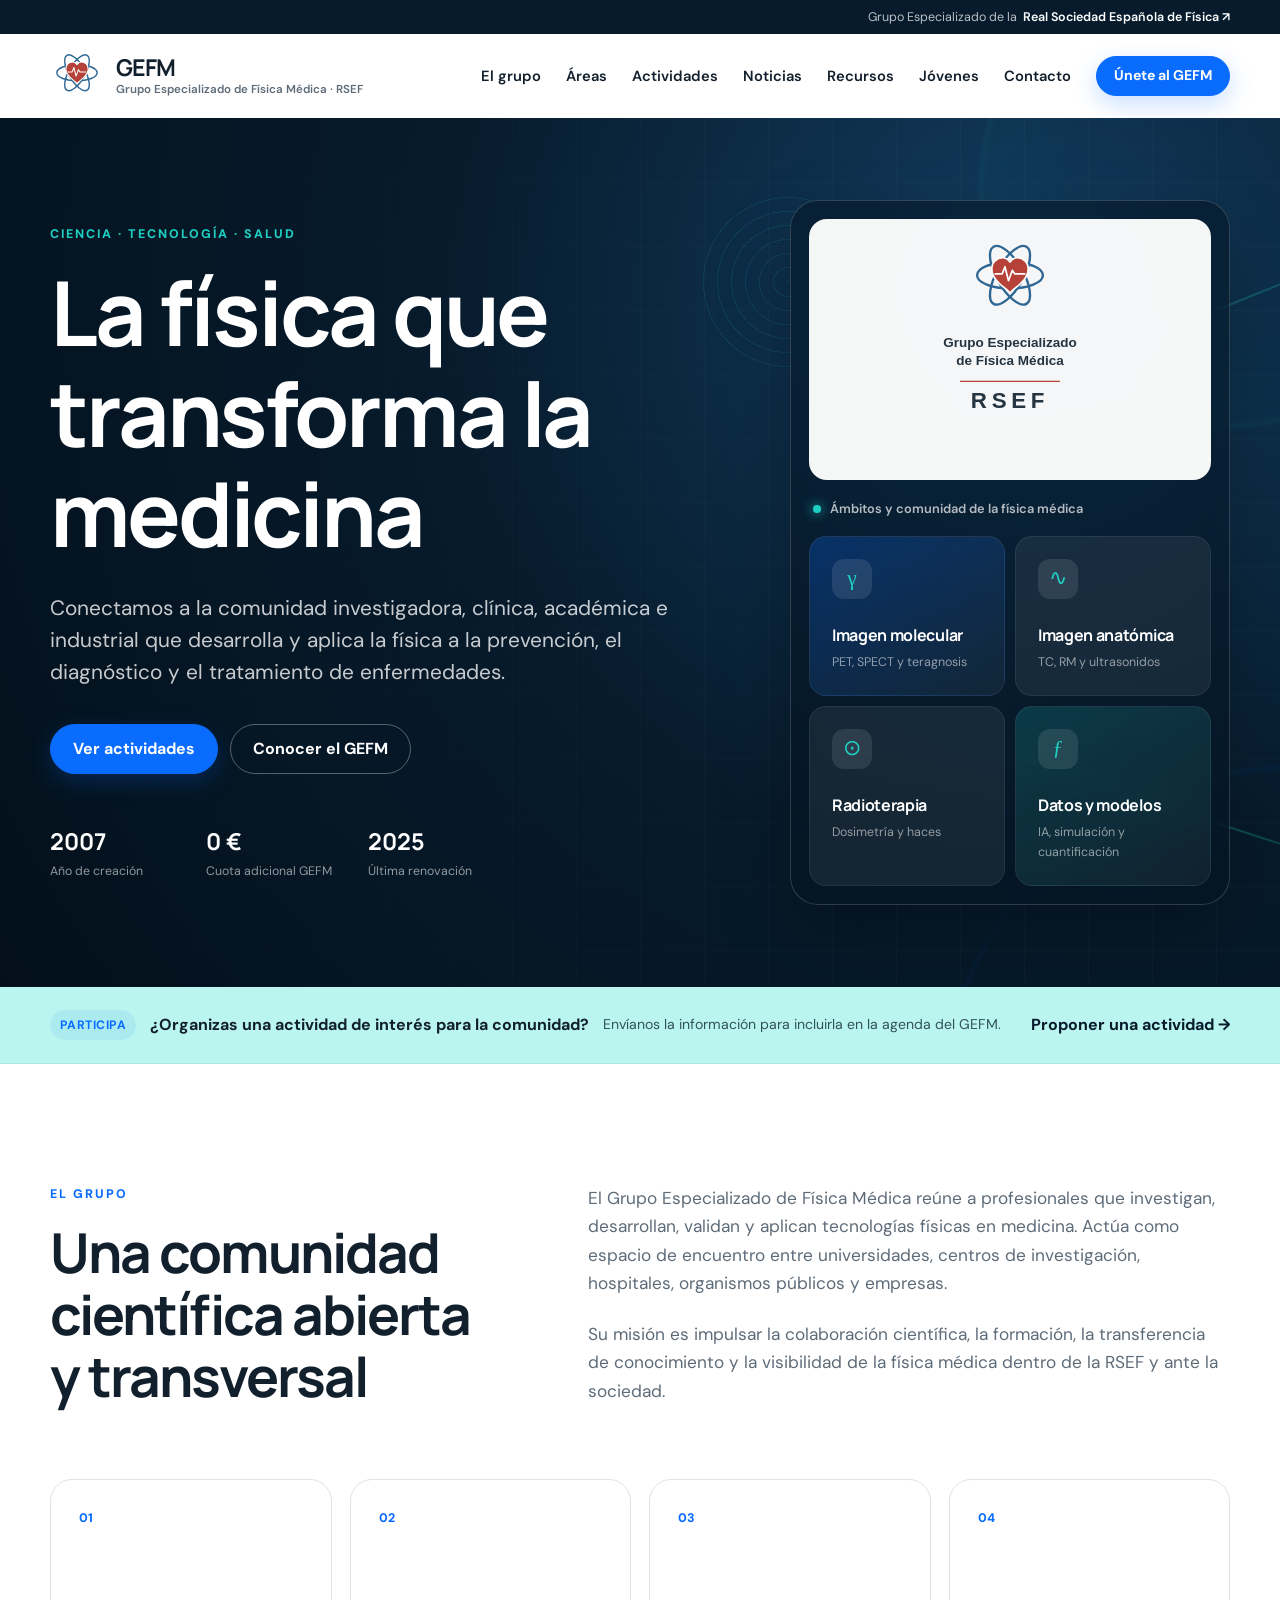
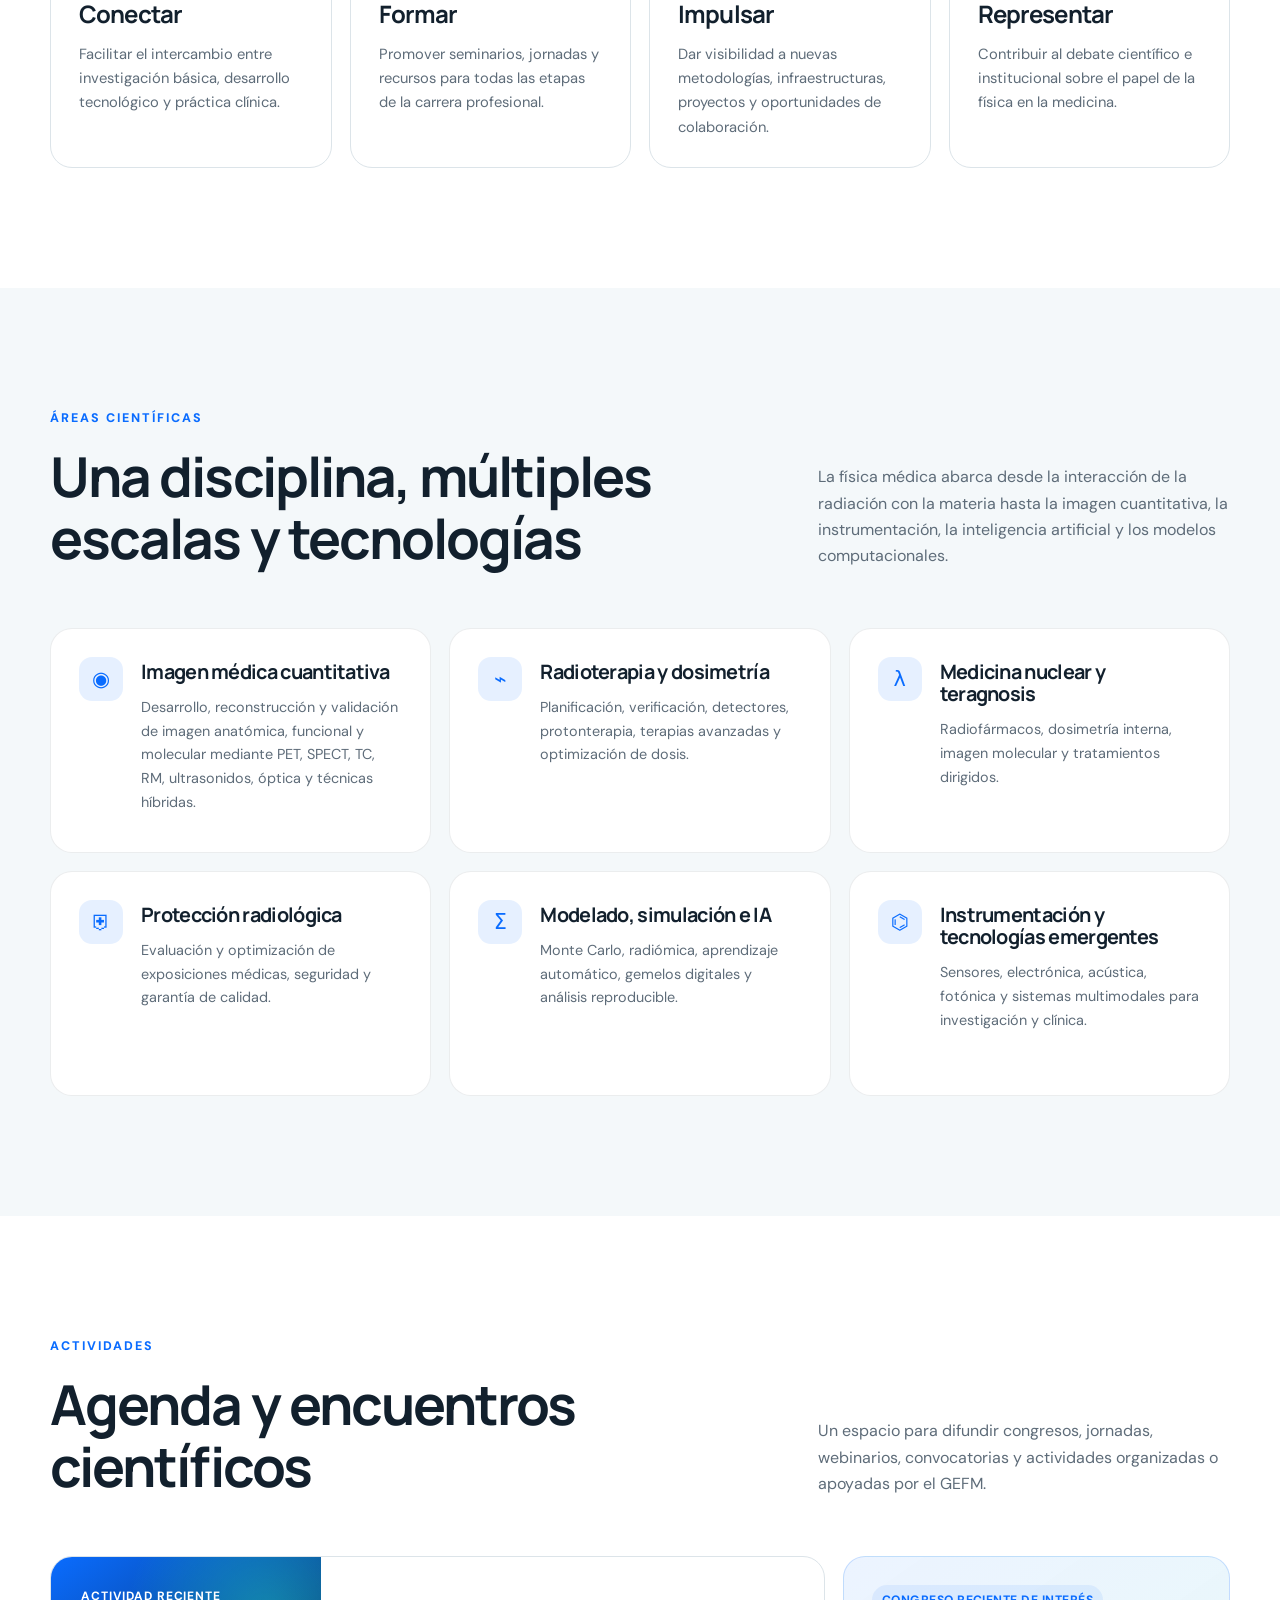
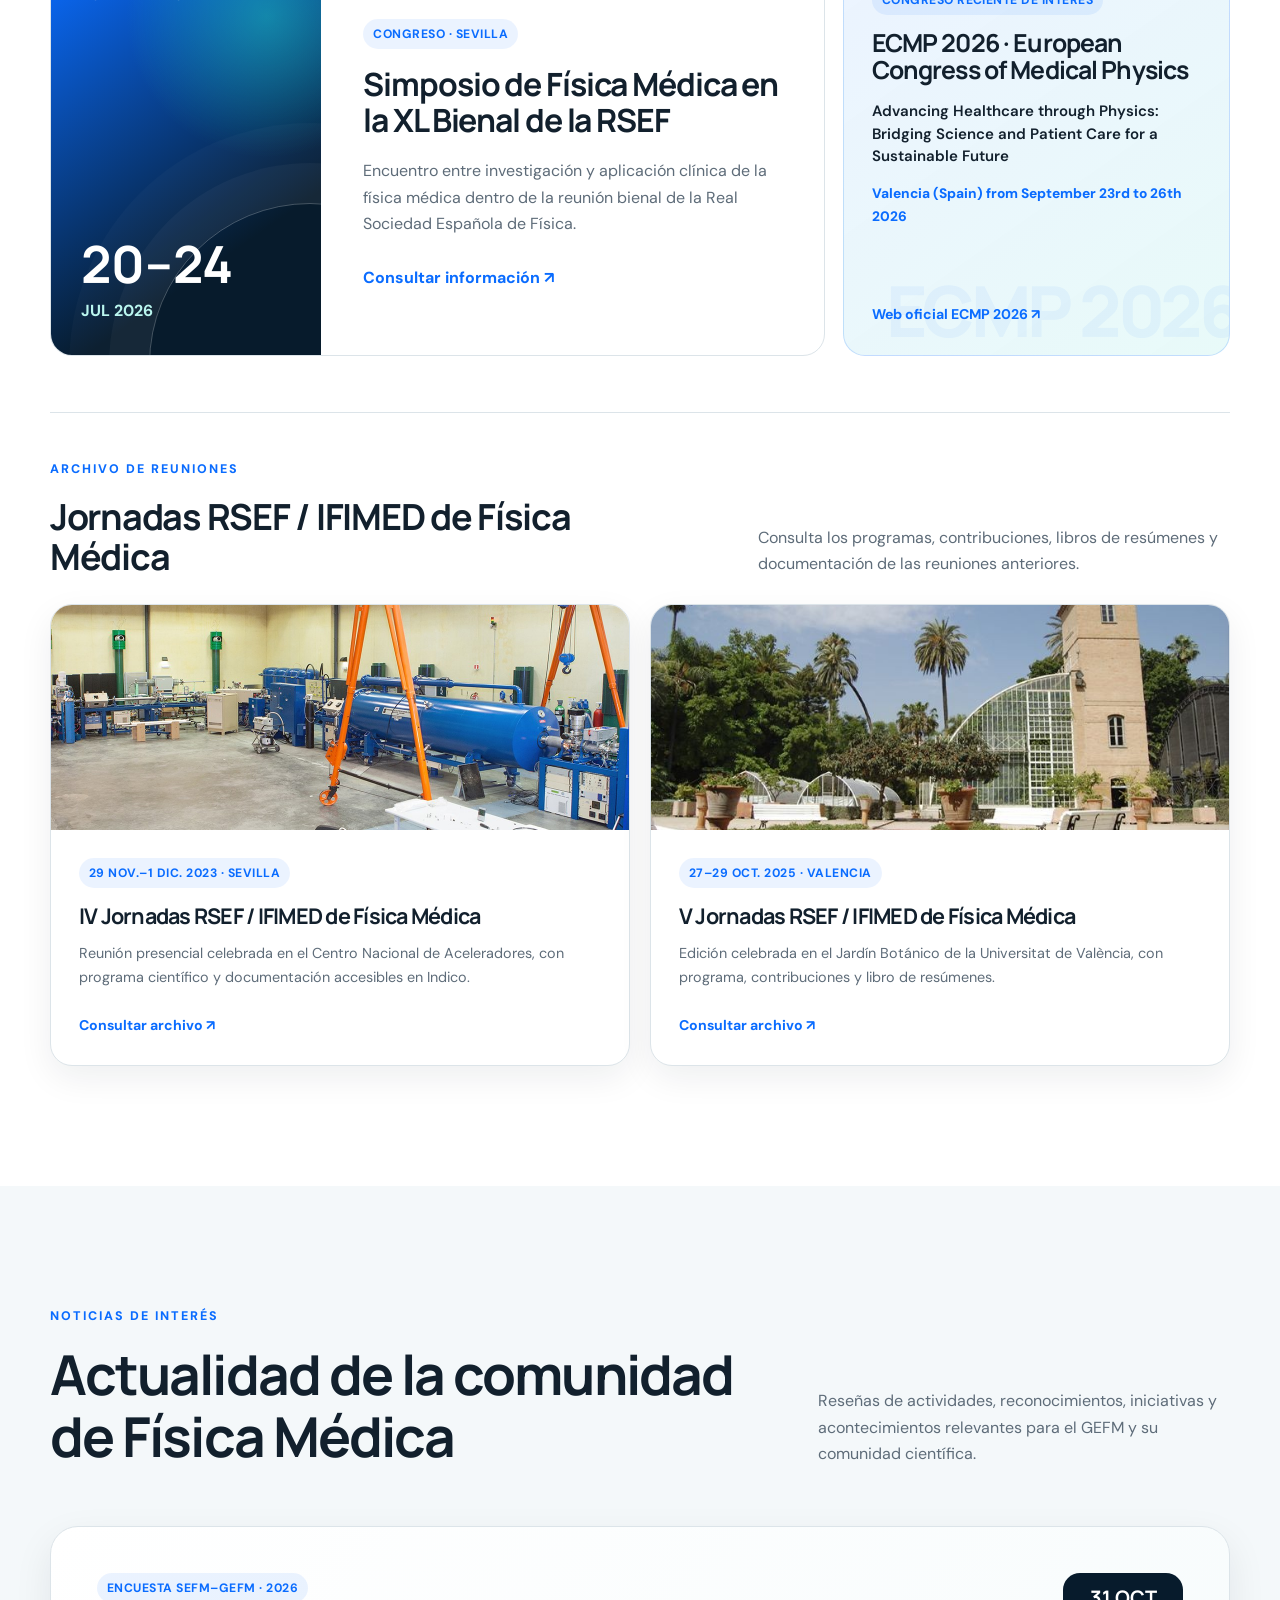
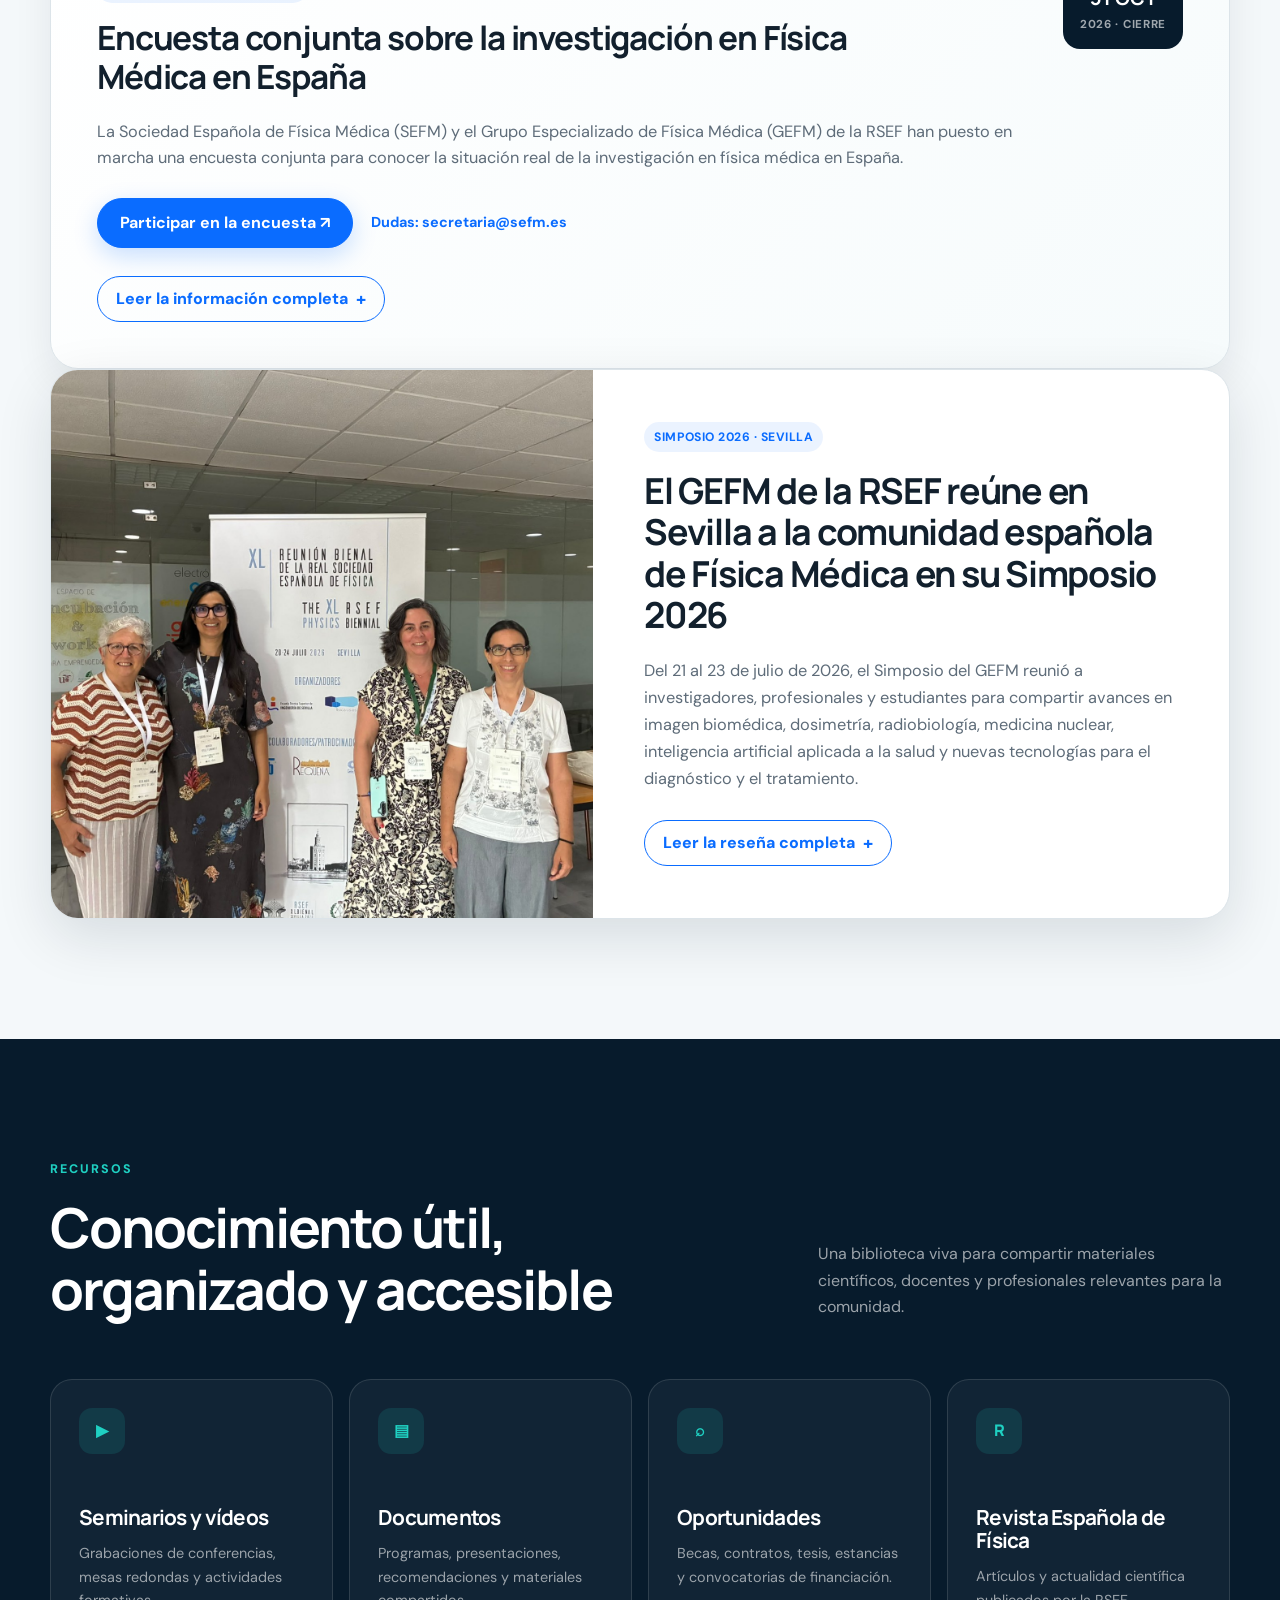
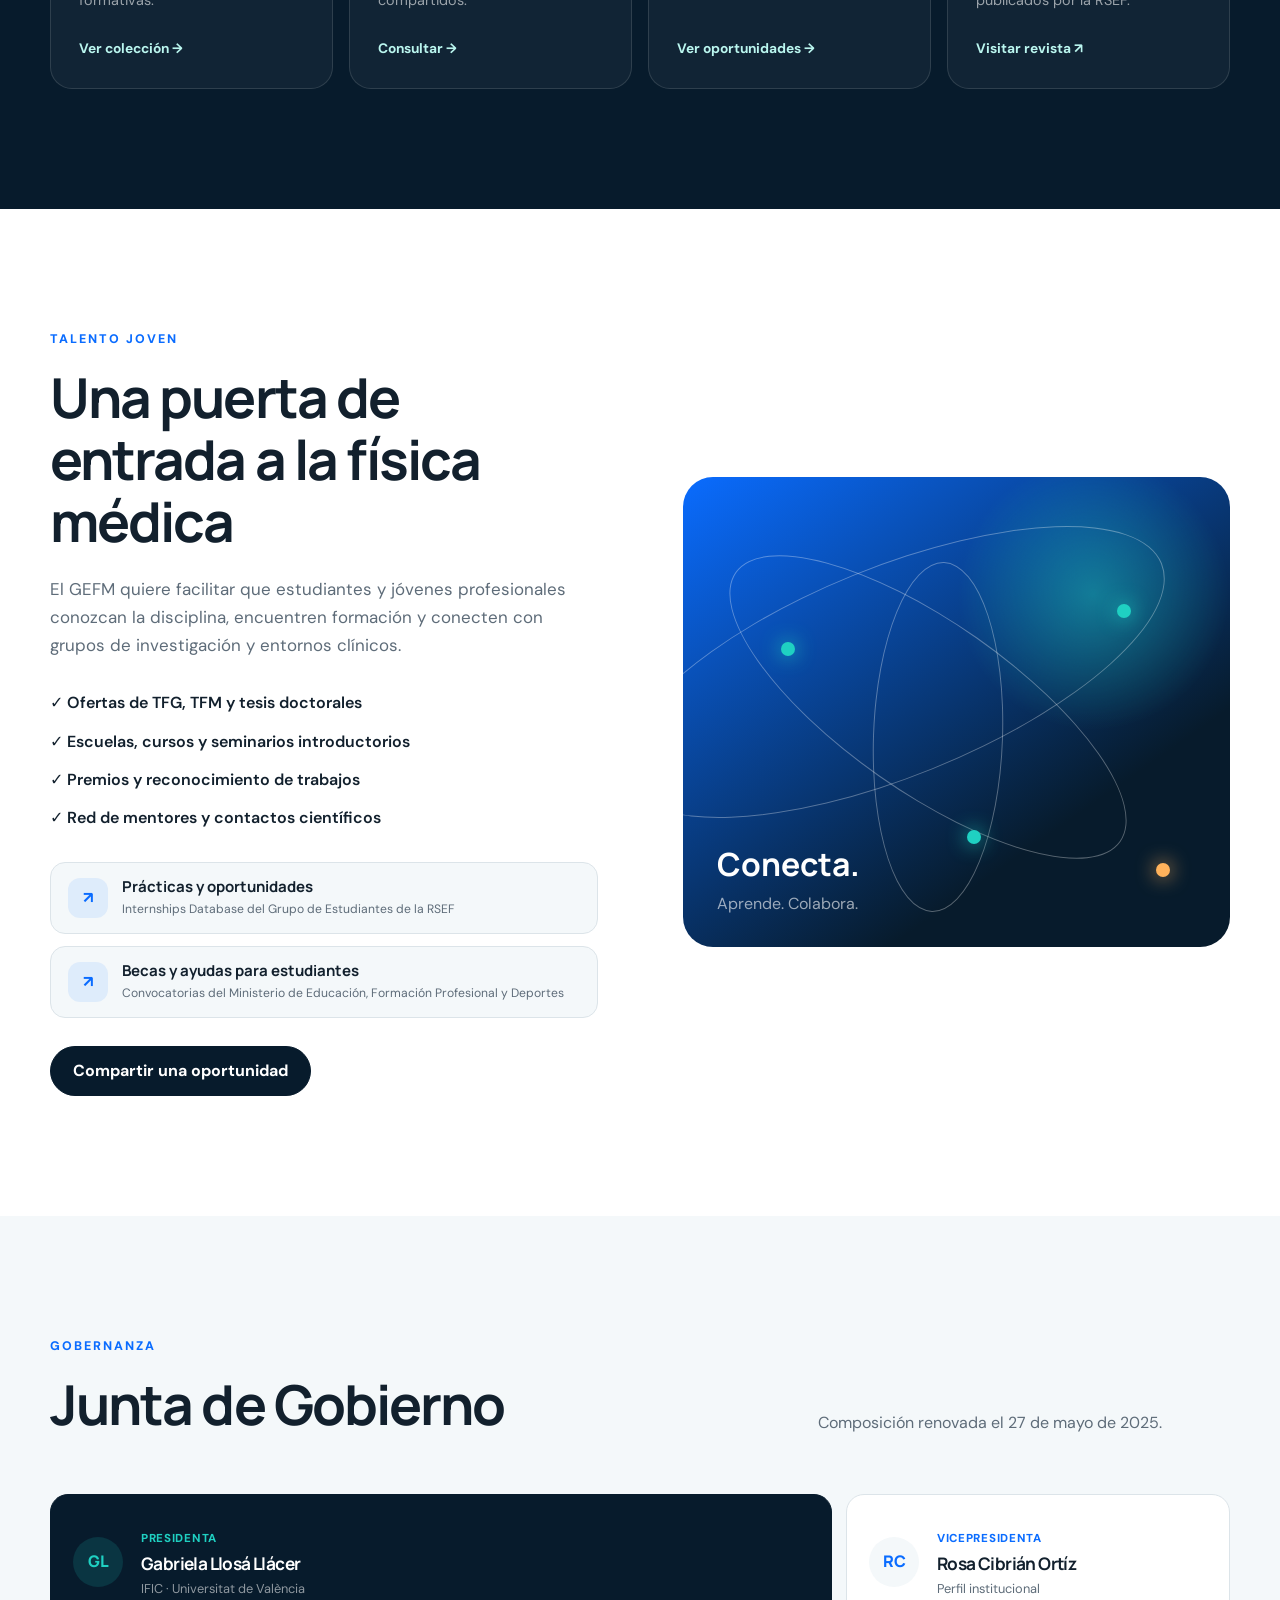
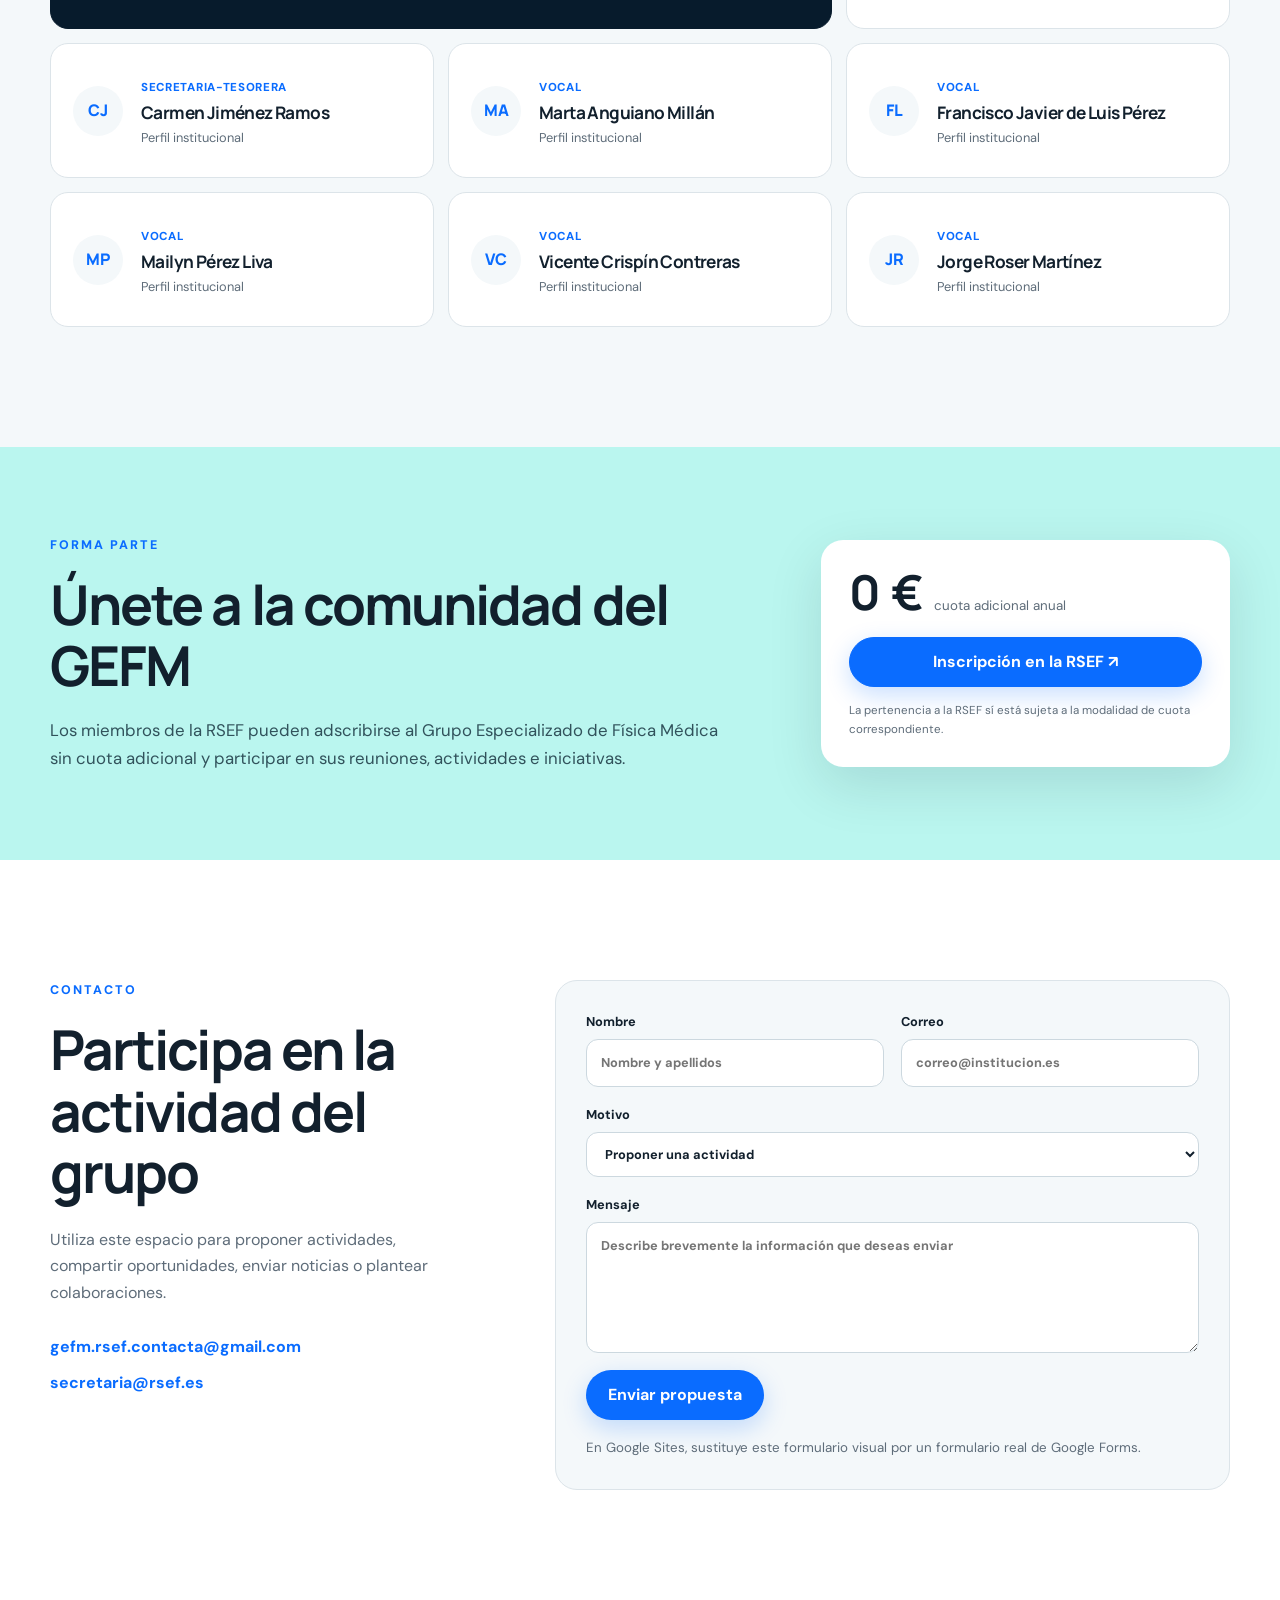
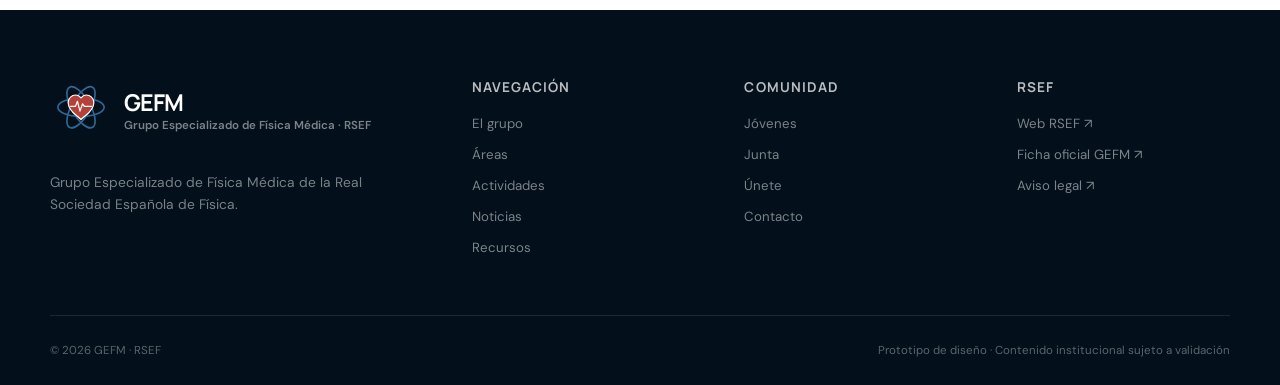
==== commit 4f727a38: "Add files via upload new version of the news section" ====
--- a/index.html
+++ b/index.html
@@ -5,406 +5,11 @@
   <meta name="viewport" content="width=device-width, initial-scale=1">
   <meta name="description" content="Grupo Especializado de Física Médica de la Real Sociedad Española de Física: comunidad, actividades, recursos y oportunidades.">
   <title>GEFM · Grupo Especializado de Física Médica</title>
-  <link rel="icon" href="[data-uri]" type="image/svg+xml">
+  <link rel="icon" href="assets/logo-gefm-symbol.svg?v=7" type="image/svg+xml">
   <link rel="preconnect" href="https://fonts.googleapis.com">
   <link rel="preconnect" href="https://fonts.gstatic.com" crossorigin>
   <link href="https://fonts.googleapis.com/css2?family=DM+Sans:wght@400;500;600;700&family=Manrope:wght@500;600;700;800&display=swap" rel="stylesheet">
-  <style>
-:root {
-  --navy: #071b2c;
-  --navy-2: #0d2a42;
-  --blue: #0a6cff;
-  --cyan: #1fd0c2;
-  --cyan-light: #baf6ef;
-  --warm: #ffb25b;
-  --ink: #12202d;
-  --muted: #5e6c79;
-  --line: #dce4e9;
-  --soft: #f4f8fa;
-  --white: #fff;
-  --radius: 22px;
-  --shadow: 0 18px 55px rgba(7, 27, 44, .12);
-  --container: min(1180px, calc(100% - 40px));
-}
-
-* { box-sizing: border-box; }
-html { scroll-behavior: smooth; }
-body {
-  margin: 0;
-  font-family: "DM Sans", system-ui, -apple-system, BlinkMacSystemFont, "Segoe UI", sans-serif;
-  color: var(--ink);
-  background: var(--white);
-  line-height: 1.65;
-  -webkit-font-smoothing: antialiased;
-}
-img, svg { display: block; max-width: 100%; }
-a { color: inherit; }
-button, input, textarea, select { font: inherit; }
-.container { width: var(--container); margin-inline: auto; }
-.sr-only { position: absolute; width: 1px; height: 1px; padding: 0; margin: -1px; overflow: hidden; clip: rect(0,0,0,0); white-space: nowrap; border: 0; }
-.skip-link { position: fixed; left: 12px; top: -60px; z-index: 1000; padding: 10px 16px; background: var(--navy); color: white; border-radius: 8px; transition: top .2s; }
-.skip-link:focus { top: 12px; }
-
-h1, h2, h3 { font-family: "Manrope", sans-serif; line-height: 1.12; letter-spacing: -.035em; margin: 0; }
-h1 { font-size: clamp(3rem, 7vw, 6.4rem); max-width: 900px; }
-h2 { font-size: clamp(2.2rem, 4.3vw, 4.25rem); }
-h3 { font-size: 1.25rem; }
-p { margin: 0; }
-.eyebrow { margin-bottom: 18px; color: var(--blue); font-size: .78rem; font-weight: 800; letter-spacing: .16em; text-transform: uppercase; }
-.tag { display: inline-flex; align-items: center; width: fit-content; padding: 5px 10px; border-radius: 999px; background: rgba(10,108,255,.08); color: var(--blue); font-size: .76rem; font-weight: 700; letter-spacing: .04em; text-transform: uppercase; }
-.button { display: inline-flex; justify-content: center; align-items: center; gap: 8px; min-height: 50px; padding: 0 22px; border: 1px solid var(--blue); border-radius: 999px; background: var(--blue); color: var(--white); font-weight: 700; text-decoration: none; box-shadow: 0 8px 24px rgba(10,108,255,.22); transition: transform .2s, box-shadow .2s, background .2s; cursor: pointer; }
-.button:hover { transform: translateY(-2px); box-shadow: 0 12px 28px rgba(10,108,255,.28); }
-.button-small { min-height: 40px; padding-inline: 17px; font-size: .88rem; }
-.button-ghost { background: transparent; border-color: rgba(255,255,255,.32); color: var(--white); box-shadow: none; }
-.button-ghost:hover { background: rgba(255,255,255,.08); box-shadow: none; }
-.button-dark { background: var(--navy); border-color: var(--navy); box-shadow: none; }
-
-.site-header { position: relative; z-index: 20; background: var(--white); }
-.utility-bar { background: var(--navy); color: rgba(255,255,255,.72); font-size: .78rem; }
-.utility-inner { min-height: 34px; display: flex; justify-content: flex-end; align-items: center; gap: 6px; }
-.utility-inner a { color: var(--white); text-decoration: none; font-weight: 600; }
-.navbar { min-height: 84px; display: flex; align-items: center; justify-content: space-between; gap: 32px; }
-.brand { display: inline-flex; align-items: center; gap: 12px; text-decoration: none; }
-.brand-mark { width: 54px; flex: 0 0 auto; }
-.brand-mark img { width: 100%; height: auto; }
-.brand-copy { display: flex; flex-direction: column; line-height: 1.1; }
-.brand-copy strong { font-family: "Manrope"; font-size: 1.45rem; letter-spacing: -.04em; }
-.brand-copy small { margin-top: 4px; color: var(--muted); font-size: .72rem; font-weight: 600; }
-.main-menu { display: flex; align-items: center; gap: 25px; }
-.main-menu > a:not(.button) { font-size: .92rem; font-weight: 600; text-decoration: none; }
-.main-menu > a:not(.button):hover { color: var(--blue); }
-.menu-toggle { display: none; width: 44px; height: 44px; border: 0; background: transparent; padding: 9px; cursor: pointer; }
-.menu-toggle span:not(.sr-only) { display: block; height: 2px; margin: 5px 0; background: var(--navy); }
-
-.hero { position: relative; overflow: hidden; min-height: 720px; color: white; background: radial-gradient(circle at 80% 20%, #123d61 0, var(--navy) 47%, #03101b 100%); }
-.hero-grid { position: relative; z-index: 2; min-height: 720px; display: grid; grid-template-columns: minmax(0, 1.2fr) minmax(360px, .8fr); align-items: center; gap: 80px; padding-block: 82px; }
-.hero-copy .eyebrow { color: var(--cyan); }
-.hero-lead { max-width: 760px; margin-top: 28px; color: rgba(255,255,255,.78); font-size: clamp(1.08rem, 2vw, 1.3rem); line-height: 1.55; }
-.hero-actions { display: flex; flex-wrap: wrap; gap: 12px; margin-top: 36px; }
-.hero-facts { display: flex; flex-wrap: wrap; gap: 36px; margin: 48px 0 0; padding: 0; list-style: none; }
-.hero-facts li { min-width: 120px; display: flex; flex-direction: column; }
-.hero-facts strong { font-family: "Manrope"; font-size: 1.45rem; }
-.hero-facts span { color: rgba(255,255,255,.56); font-size: .77rem; }
-.hero-panel { position: relative; padding: 18px; border: 1px solid rgba(255,255,255,.17); border-radius: 28px; background: rgba(4,19,32,.52); box-shadow: 0 30px 70px rgba(0,0,0,.28); backdrop-filter: blur(14px); }
-.panel-brand { display: flex; justify-content: center; align-items: center; margin-bottom: 12px; padding: 12px 14px 18px; border-bottom: 1px solid rgba(255,255,255,.08); border-radius: 18px; background: rgba(255,255,255,.96); }
-.panel-logo { display: block; width: 104px; height: auto; }
-.panel-logo-full { width: min(260px, 78%); max-height: 230px; object-fit: contain; }
-.panel-header { display: flex; align-items: center; gap: 9px; padding: 6px 4px 17px; color: rgba(255,255,255,.7); font-size: .8rem; font-weight: 600; }
-.status-dot { width: 8px; height: 8px; border-radius: 50%; background: var(--cyan); box-shadow: 0 0 12px var(--cyan); }
-.modality-grid { display: grid; grid-template-columns: 1fr 1fr; gap: 10px; }
-.modality-grid article { min-height: 150px; padding: 22px; border-radius: 17px; background: rgba(255,255,255,.065); border: 1px solid rgba(255,255,255,.07); }
-.modality-grid article:nth-child(1) { background: linear-gradient(145deg, rgba(10,108,255,.27), rgba(255,255,255,.05)); }
-.modality-grid article:nth-child(4) { background: linear-gradient(145deg, rgba(31,208,194,.18), rgba(255,255,255,.05)); }
-.modality-icon { display: grid; place-items: center; width: 40px; height: 40px; margin-bottom: 28px; border-radius: 12px; background: rgba(255,255,255,.1); color: var(--cyan); font-family: serif; font-size: 1.35rem; }
-.modality-grid h3 { font-size: 1rem; letter-spacing: -.02em; }
-.modality-grid p { margin-top: 7px; color: rgba(255,255,255,.54); font-size: .78rem; }
-.hero-art { position: absolute; inset: 0; opacity: .7; }
-.mesh { position: absolute; inset: 0; background-image: linear-gradient(rgba(255,255,255,.035) 1px, transparent 1px), linear-gradient(90deg, rgba(255,255,255,.035) 1px, transparent 1px); background-size: 64px 64px; mask-image: linear-gradient(to right, transparent 0, black 75%); }
-.orb { position: absolute; border-radius: 50%; filter: blur(2px); }
-.orb-a { width: 480px; height: 480px; right: -180px; top: -170px; border: 1px solid rgba(31,208,194,.35); box-shadow: inset 0 0 120px rgba(31,208,194,.08); }
-.orb-b { width: 700px; height: 700px; right: -360px; bottom: -480px; border: 1px solid rgba(10,108,255,.35); }
-.beam { position: absolute; height: 2px; width: 660px; right: -180px; background: linear-gradient(90deg, transparent, rgba(31,208,194,.6), transparent); transform-origin: center; }
-.beam-a { top: 26%; transform: rotate(-22deg); }
-.beam-b { bottom: 22%; transform: rotate(18deg); }
-.scan { position: absolute; width: 190px; height: 190px; border-radius: 50%; background: repeating-radial-gradient(circle, rgba(31,208,194,.16) 0 1px, transparent 1px 14px); }
-.scan-a { right: 31%; top: 8%; }
-.scan-b { right: 4%; bottom: 6%; transform: scale(.65); }
-
-.announcement { background: var(--cyan-light); border-bottom: 1px solid rgba(7,27,44,.08); }
-.announcement-inner { min-height: 76px; display: flex; justify-content: space-between; align-items: center; gap: 24px; }
-.announcement-inner > div { display: flex; align-items: center; gap: 14px; }
-.announcement-inner > div > span:last-child { color: #31525b; font-size: .88rem; }
-.announcement-inner > a { color: var(--navy); font-weight: 700; text-decoration: none; white-space: nowrap; }
-
-.section { padding-block: 120px; }
-.section-soft { background: var(--soft); }
-.split-intro { display: grid; grid-template-columns: .8fr 1.2fr; gap: 110px; align-items: start; }
-.intro-copy { display: grid; gap: 22px; color: var(--muted); font-size: 1.08rem; }
-.value-grid { display: grid; grid-template-columns: repeat(4, 1fr); gap: 18px; margin-top: 72px; }
-.value-card { min-height: 270px; padding: 28px; border: 1px solid var(--line); border-radius: var(--radius); background: white; transition: transform .2s, box-shadow .2s; }
-.value-card:hover { transform: translateY(-5px); box-shadow: var(--shadow); }
-.value-card .number { display: block; margin-bottom: 72px; color: var(--blue); font-size: .78rem; font-weight: 800; }
-.value-card h3 { font-size: 1.5rem; }
-.value-card p { margin-top: 14px; color: var(--muted); font-size: .92rem; }
-.section-heading { display: grid; grid-template-columns: 1.25fr .75fr; gap: 80px; align-items: end; margin-bottom: 58px; }
-.section-heading > p { color: var(--muted); }
-.area-grid { display: grid; grid-template-columns: repeat(3, 1fr); gap: 18px; }
-.area-card { display: flex; gap: 18px; min-height: 225px; padding: 28px; border-radius: var(--radius); background: white; border: 1px solid rgba(7,27,44,.08); }
-.area-card h3 { margin-top: 4px; font-size: 1.24rem; }
-.area-card p { margin-top: 13px; color: var(--muted); font-size: .9rem; }
-.area-featured { grid-column: span 2; background: var(--navy); color: white; }
-.area-featured p { color: rgba(255,255,255,.62); }
-.area-symbol { flex: 0 0 auto; display: grid; place-items: center; width: 44px; height: 44px; border-radius: 13px; background: rgba(10,108,255,.1); color: var(--blue); font-size: 1.3rem; }
-.area-featured .area-symbol { background: rgba(31,208,194,.14); color: var(--cyan); }
-.events-layout { display: grid; grid-template-columns: 1.5fr .75fr; gap: 18px; }
-.event-card, .event-mini { border: 1px solid var(--line); border-radius: var(--radius); overflow: hidden; background: white; }
-.event-main { display: grid; grid-template-columns: .7fr 1.3fr; min-height: 400px; }
-.event-visual { position: relative; display: flex; flex-direction: column; justify-content: space-between; padding: 30px; color: white; background: radial-gradient(circle at 80% 15%, rgba(31,208,194,.48), transparent 35%), linear-gradient(145deg, #0a6cff, #071b2c 72%); overflow: hidden; }
-.event-visual::after { content: ""; position: absolute; width: 320px; height: 320px; right: -150px; bottom: -170px; border: 1px solid rgba(255,255,255,.25); border-radius: 50%; box-shadow: 0 0 0 40px rgba(255,255,255,.035), 0 0 0 80px rgba(255,255,255,.025); }
-.event-kicker { position: relative; z-index: 1; font-size: .75rem; font-weight: 700; letter-spacing: .08em; text-transform: uppercase; }
-.date-block { position: relative; z-index: 1; display: flex; flex-direction: column; }
-.date-block strong { font-family: "Manrope"; font-size: 3.2rem; line-height: 1; }
-.date-block span { margin-top: 9px; color: var(--cyan-light); font-weight: 700; }
-.event-content { padding: 42px; display: flex; flex-direction: column; justify-content: center; align-items: flex-start; }
-.event-content h3 { margin-top: 18px; font-size: 2rem; }
-.event-content p { margin-top: 19px; color: var(--muted); }
-.event-content a, .event-mini a { margin-top: 28px; color: var(--blue); font-weight: 700; text-decoration: none; }
-.event-stack { display: grid; gap: 18px; }
-.event-mini { min-height: 191px; padding: 28px; display: flex; flex-direction: column; align-items: flex-start; }
-.event-mini h3 { margin-top: 14px; }
-.event-mini p { margin-top: 11px; color: var(--muted); font-size: .88rem; }
-.event-mini a { margin-top: auto; padding-top: 20px; font-size: .88rem; }
-.placeholder-card { border-style: dashed; background: var(--soft); }
-.next-event-card {
-  position: relative;
-  overflow: hidden;
-  min-height: 330px;
-  border: 1px solid rgba(10,108,255,.18);
-  background: linear-gradient(145deg, rgba(10,108,255,.08), rgba(31,208,194,.10));
-}
-.next-event-card::after {
-  content: "ECMP 2026";
-  position: absolute;
-  right: -10px;
-  bottom: -14px;
-  color: rgba(10,108,255,.055);
-  font-family: "Manrope", sans-serif;
-  font-size: 4.4rem;
-  font-weight: 800;
-  letter-spacing: -.06em;
-  pointer-events: none;
-}
-.next-event-card > * { position: relative; z-index: 1; }
-.next-event-card h3 { max-width: 420px; font-size: 1.55rem; }
-.next-event-card .event-theme { margin-top: 16px; color: var(--ink); font-size: .94rem; font-weight: 600; line-height: 1.5; }
-.next-event-card .event-location { margin-top: 14px; color: var(--blue); font-size: .86rem; font-weight: 800; }
-
-
-.archive-section { margin-top: 56px; }
-.archive-heading { display: grid; grid-template-columns: 1.15fr .85fr; gap: 70px; align-items: end; margin-bottom: 26px; padding-top: 46px; border-top: 1px solid var(--line); }
-.archive-heading h3 { font-size: clamp(1.65rem, 3vw, 2.25rem); }
-.archive-heading > p { color: var(--muted); }
-.archive-grid { display: grid; grid-template-columns: repeat(2, minmax(0, 1fr)); gap: 20px; }
-.archive-card { display: grid; grid-template-rows: 225px 1fr; overflow: hidden; border: 1px solid var(--line); border-radius: var(--radius); background: white; color: var(--ink); text-decoration: none; box-shadow: 0 12px 34px rgba(7,27,44,.07); transition: transform .2s, box-shadow .2s, border-color .2s; }
-.archive-card:hover { transform: translateY(-4px); border-color: rgba(10,108,255,.35); box-shadow: 0 20px 45px rgba(7,27,44,.12); }
-.archive-card img { width: 100%; height: 225px; object-fit: cover; }
-.archive-card-content { display: flex; flex-direction: column; align-items: flex-start; padding: 28px; }
-.archive-card-content h3 { margin-top: 16px; font-size: 1.35rem; }
-.archive-card-content p { margin-top: 14px; color: var(--muted); font-size: .9rem; }
-.archive-link { margin-top: auto; padding-top: 24px; color: var(--blue); font-size: .88rem; font-weight: 700; }
-
-.section-dark { background: var(--navy); color: white; }
-.section-heading-light > p { color: rgba(255,255,255,.6); }
-.section-heading-light .eyebrow { color: var(--cyan); }
-.resource-grid { display: grid; grid-template-columns: repeat(4, 1fr); gap: 16px; }
-.resource-card { min-height: 310px; display: flex; flex-direction: column; align-items: flex-start; padding: 28px; border: 1px solid rgba(255,255,255,.12); border-radius: var(--radius); background: rgba(255,255,255,.045); color: white; text-decoration: none; transition: background .2s, transform .2s; }
-.resource-card:hover { transform: translateY(-5px); background: rgba(255,255,255,.08); }
-.resource-icon { display: grid; place-items: center; width: 46px; height: 46px; margin-bottom: 52px; border-radius: 13px; background: rgba(31,208,194,.12); color: var(--cyan); font-family: "Manrope"; font-weight: 800; }
-.resource-card h3 { font-size: 1.3rem; }
-.resource-card p { margin-top: 13px; color: rgba(255,255,255,.58); font-size: .9rem; }
-.resource-card > span:last-child { margin-top: auto; padding-top: 24px; color: var(--cyan-light); font-size: .86rem; font-weight: 700; }
-
-.young-layout { display: grid; grid-template-columns: 1fr 1fr; gap: 85px; align-items: center; }
-.young-copy > p:not(.eyebrow) { margin-top: 24px; color: var(--muted); font-size: 1.06rem; }
-.check-list { display: grid; gap: 12px; margin-block: 30px; color: var(--ink); font-weight: 600; }
-
-.young-links { display: grid; gap: 12px; margin: 0 0 28px; }
-.young-link-card { display: grid; grid-template-columns: 40px 1fr; gap: 14px; align-items: center; padding: 15px 17px; border: 1px solid var(--line); border-radius: 15px; background: var(--soft); color: var(--ink); text-decoration: none; transition: transform .2s, border-color .2s, background .2s, box-shadow .2s; }
-.young-link-card:hover { transform: translateY(-2px); border-color: rgba(10,108,255,.35); background: white; box-shadow: 0 10px 26px rgba(7,27,44,.08); }
-.young-link-icon { display: grid; place-items: center; width: 40px; height: 40px; border-radius: 12px; background: rgba(10,108,255,.09); color: var(--blue); font-weight: 800; }
-.young-link-card > span:last-child { display: flex; flex-direction: column; gap: 4px; }
-.young-link-card strong { font-family: "Manrope", sans-serif; font-size: .94rem; line-height: 1.25; }
-.young-link-card small { color: var(--muted); font-size: .76rem; line-height: 1.4; }
-.young-visual { position: relative; min-height: 470px; overflow: hidden; border-radius: 30px; background: radial-gradient(circle at 75% 25%, rgba(31,208,194,.45), transparent 25%), linear-gradient(145deg, #0a6cff, #071b2c 72%); }
-.trajectory { position: absolute; border: 1px solid rgba(255,255,255,.32); border-radius: 50%; transform: rotate(-22deg); }
-.trajectory-a { width: 580px; height: 210px; left: -80px; top: 90px; }
-.trajectory-b { width: 470px; height: 170px; left: 10px; top: 145px; transform: rotate(35deg); }
-.trajectory-c { width: 350px; height: 130px; left: 80px; top: 195px; transform: rotate(92deg); }
-.node { position: absolute; width: 14px; height: 14px; border-radius: 50%; background: var(--cyan); box-shadow: 0 0 20px var(--cyan); }
-.node-1 { left: 18%; top: 35%; }.node-2 { right: 18%; top: 27%; }.node-3 { left: 52%; bottom: 22%; }.node-4 { right: 11%; bottom: 15%; background: var(--warm); box-shadow: 0 0 20px var(--warm); }
-.young-label { position: absolute; left: 34px; bottom: 30px; display: flex; flex-direction: column; color: white; }
-.young-label strong { font-family: "Manrope"; font-size: 2rem; }
-.young-label span { color: rgba(255,255,255,.6); }
-
-.board-grid { display: grid; grid-template-columns: repeat(3, 1fr); gap: 14px; }
-.board-card { min-height: 135px; display: flex; gap: 18px; align-items: center; padding: 22px; border: 1px solid var(--line); border-radius: 18px; background: white; }
-.board-lead { grid-column: span 2; background: var(--navy); color: white; border-color: var(--navy); }
-.initials { flex: 0 0 auto; display: grid; place-items: center; width: 50px; height: 50px; border-radius: 50%; background: var(--soft); color: var(--blue); font-family: "Manrope"; font-weight: 800; }
-.board-lead .initials { background: rgba(31,208,194,.14); color: var(--cyan); }
-.board-card small { color: var(--blue); font-size: .72rem; font-weight: 800; letter-spacing: .06em; text-transform: uppercase; }
-.board-lead small { color: var(--cyan); }
-.board-card h3 { margin-top: 4px; font-size: 1.08rem; }
-.board-card p { margin-top: 5px; color: var(--muted); font-size: .8rem; }
-.board-lead p { color: rgba(255,255,255,.55); }
-
-.join-section { padding-block: 88px; background: var(--cyan-light); }
-.join-grid { display: grid; grid-template-columns: 1.25fr .75fr; align-items: center; gap: 90px; }
-.join-grid > div:first-child > p:last-child { max-width: 680px; margin-top: 20px; color: #31525b; font-size: 1.05rem; }
-.join-box { padding: 28px; border-radius: var(--radius); background: white; box-shadow: var(--shadow); }
-.join-price { display: flex; align-items: baseline; gap: 10px; margin-bottom: 20px; }
-.join-price strong { font-family: "Manrope"; font-size: 3rem; line-height: 1; }
-.join-price small { color: var(--muted); }
-.join-box .button { width: 100%; }
-.join-box > small { display: block; margin-top: 14px; color: var(--muted); font-size: .72rem; }
-
-.contact-layout { display: grid; grid-template-columns: .75fr 1.25fr; gap: 100px; align-items: start; }
-.contact-layout > div:first-child > p:not(.eyebrow) { margin-top: 23px; color: var(--muted); }
-.contact-links { display: grid; gap: 10px; margin-top: 28px; }
-.contact-links a { color: var(--blue); font-weight: 700; text-decoration: none; }
-.contact-form { display: grid; gap: 17px; padding: 30px; border: 1px solid var(--line); border-radius: var(--radius); background: var(--soft); }
-.form-row { display: grid; grid-template-columns: 1fr 1fr; gap: 17px; }
-.contact-form label { display: grid; gap: 7px; font-size: .8rem; font-weight: 700; }
-.contact-form input, .contact-form select, .contact-form textarea { width: 100%; border: 1px solid #ccd8df; border-radius: 12px; background: white; padding: 12px 14px; color: var(--ink); outline: none; }
-.contact-form input:focus, .contact-form select:focus, .contact-form textarea:focus { border-color: var(--blue); box-shadow: 0 0 0 3px rgba(10,108,255,.1); }
-.contact-form .button { width: fit-content; border: 0; }
-.contact-form > small { color: var(--muted); }
-
-.site-footer { padding-top: 70px; background: #03101b; color: white; }
-.footer-grid { display: grid; grid-template-columns: 1.7fr repeat(3, 1fr); gap: 60px; padding-bottom: 56px; }
-.brand-footer .brand-copy small { color: rgba(255,255,255,.48); }
-.footer-brand > p { max-width: 330px; margin-top: 20px; color: rgba(255,255,255,.47); font-size: .86rem; }
-.footer-grid > div:not(.footer-brand) { display: flex; flex-direction: column; align-items: flex-start; gap: 9px; }
-.footer-grid h3 { margin-bottom: 9px; font-size: .85rem; color: rgba(255,255,255,.72); text-transform: uppercase; letter-spacing: .08em; }
-.footer-grid > div:not(.footer-brand) a { color: rgba(255,255,255,.48); font-size: .83rem; text-decoration: none; }
-.footer-grid a:hover { color: var(--cyan); }
-.footer-bottom { min-height: 70px; display: flex; justify-content: space-between; align-items: center; gap: 30px; border-top: 1px solid rgba(255,255,255,.09); color: rgba(255,255,255,.35); font-size: .72rem; }
-
-@media (max-width: 1000px) {
-  .main-menu { position: absolute; left: 20px; right: 20px; top: 112px; display: none; flex-direction: column; align-items: stretch; gap: 0; padding: 18px; border-radius: 18px; background: white; box-shadow: var(--shadow); }
-  .main-menu.open { display: flex; }
-  .main-menu > a { padding: 12px; }
-  .menu-toggle { display: block; }
-  .hero-grid { grid-template-columns: 1fr; gap: 55px; }
-  .hero-panel { max-width: 640px; }
-  .split-intro, .section-heading, .young-layout, .join-grid, .contact-layout, .archive-heading { grid-template-columns: 1fr; gap: 42px; }
-  .value-grid { grid-template-columns: repeat(2, 1fr); }
-  .area-grid { grid-template-columns: repeat(2, 1fr); }
-  .events-layout { grid-template-columns: 1fr; }
-  .event-stack { grid-template-columns: 1fr 1fr; }
-  .resource-grid, .archive-grid { grid-template-columns: repeat(2, 1fr); }
-  .board-grid { grid-template-columns: repeat(2, 1fr); }
-  .footer-grid { grid-template-columns: 1.5fr 1fr 1fr; }
-  .footer-grid > div:last-child { grid-column: 2; }
-}
-
-@media (max-width: 680px) {
-  :root { --container: min(100% - 28px, 1180px); }
-  .utility-inner { justify-content: center; }
-  .utility-inner span { display: none; }
-  .navbar { min-height: 72px; }
-  .main-menu { top: 101px; }
-  .hero, .hero-grid { min-height: auto; }
-  .hero-grid { padding-block: 65px; }
-  h1 { font-size: 3rem; }
-  .hero-facts { gap: 22px; }
-  .modality-grid { grid-template-columns: 1fr; }
-  .modality-grid article { min-height: 125px; }
-  .announcement-inner, .announcement-inner > div { align-items: flex-start; flex-direction: column; }
-  .announcement-inner { padding-block: 20px; }
-  .section { padding-block: 82px; }
-  .value-grid, .area-grid, .resource-grid, .board-grid, .event-stack, .form-row, .archive-grid { grid-template-columns: 1fr; }
-  .area-featured, .board-lead { grid-column: auto; }
-  .event-main { grid-template-columns: 1fr; }
-  .event-visual { min-height: 250px; }
-  .event-content { padding: 28px; }
-  .archive-card { grid-template-rows: 190px 1fr; }
-  .archive-card img { height: 190px; }
-  .archive-card-content { padding: 24px; }
-  .resource-card { min-height: 260px; }
-  .young-visual { min-height: 380px; }
-  .footer-grid { grid-template-columns: 1fr 1fr; }
-  .footer-brand { grid-column: 1 / -1; }
-  .footer-grid > div:last-child { grid-column: auto; }
-  .footer-bottom { align-items: flex-start; flex-direction: column; justify-content: center; padding-block: 18px; }
-}
-
-.brand-footer .brand-mark { width: 62px; }
-@media (max-width: 680px) {
-  .brand-mark { width: 48px; }
-  .brand-copy small { font-size: .66rem; }
-  .panel-logo-full { width: min(240px, 88%); }
-}
-
-
-/* Noticias */
-.news-feature {
-  display: grid;
-  grid-template-columns: minmax(0, .92fr) minmax(0, 1.08fr);
-  overflow: hidden;
-  border: 1px solid var(--line);
-  border-radius: 28px;
-  background: var(--white);
-  box-shadow: var(--shadow);
-}
-.news-media { min-height: 100%; background: var(--navy); }
-.news-media img { width: 100%; height: 100%; min-height: 520px; object-fit: cover; object-position: center; }
-.news-content { padding: clamp(30px, 4vw, 54px); }
-.news-content h3 { margin-top: 18px; font-size: clamp(1.65rem, 2.8vw, 2.35rem); line-height: 1.16; }
-.news-lead { margin-top: 22px; color: var(--muted); font-size: 1.02rem; }
-.news-details { margin-top: 28px; }
-.news-details summary {
-  display: inline-flex;
-  align-items: center;
-  min-height: 46px;
-  padding: 0 18px;
-  border: 1px solid var(--blue);
-  border-radius: 999px;
-  color: var(--blue);
-  font-weight: 800;
-  cursor: pointer;
-  list-style: none;
-  transition: background .2s, color .2s, transform .2s;
-}
-.news-details summary::-webkit-details-marker { display: none; }
-.news-details summary::after { content: " +"; margin-left: 8px; font-size: 1.1rem; }
-.news-details[open] summary::after { content: " −"; }
-.news-details summary:hover { transform: translateY(-1px); background: var(--blue); color: var(--white); }
-.news-article { margin-top: 30px; padding-top: 28px; border-top: 1px solid var(--line); }
-.news-article p { margin-top: 18px; color: #334554; font-size: .94rem; line-height: 1.75; }
-.news-article p:first-child { margin-top: 0; }
-
-@media (max-width: 1000px) {
-  .news-feature { grid-template-columns: 1fr; }
-  .news-media img { min-height: 0; height: 430px; }
-}
-
-@media (max-width: 680px) {
-  .news-feature { border-radius: 20px; }
-  .news-media img { height: 260px; }
-  .news-content { padding: 25px; }
-  .news-content h3 { font-size: 1.5rem; }
-  .news-lead { font-size: .94rem; }
-}
-
-
-/* Encuesta SEFM–GEFM */
-.news-survey {
-  margin-top: 26px;
-  padding: clamp(28px, 4vw, 46px);
-  border: 1px solid var(--line);
-  border-radius: 28px;
-  background: linear-gradient(135deg, #ffffff 0%, #f6fbfc 100%);
-  box-shadow: 0 14px 38px rgba(7,27,44,.08);
-}
-.survey-heading { display: flex; justify-content: space-between; align-items: flex-start; gap: 34px; }
-.survey-heading h3 { max-width: 820px; margin-top: 16px; font-size: clamp(1.55rem, 2.6vw, 2.15rem); line-height: 1.17; }
-.survey-deadline { flex: 0 0 auto; min-width: 118px; padding: 15px 17px; border-radius: 17px; background: var(--navy); color: white; text-align: center; }
-.survey-deadline strong { display: block; font-family: "Manrope", sans-serif; font-size: 1.25rem; line-height: 1; }
-.survey-deadline span { display: block; margin-top: 7px; color: rgba(255,255,255,.62); font-size: .72rem; font-weight: 700; text-transform: uppercase; letter-spacing: .06em; }
-.news-survey > .news-lead { max-width: 920px; }
-.survey-actions { display: flex; flex-wrap: wrap; align-items: center; gap: 18px; margin-top: 26px; }
-.survey-contact { color: var(--blue); font-size: .9rem; font-weight: 700; text-decoration: none; }
-.survey-contact:hover { text-decoration: underline; }
-.news-article a { color: var(--blue); font-weight: 700; overflow-wrap: anywhere; }
-@media (max-width: 680px) {
-  .news-survey { border-radius: 20px; padding: 25px; }
-  .survey-heading { flex-direction: column; gap: 18px; }
-  .survey-deadline { min-width: 108px; }
-  .survey-actions { align-items: stretch; flex-direction: column; }
-  .survey-actions .button { width: 100%; }
-}
-
-</style>
+  <link rel="stylesheet" href="styles.css">
 </head>
 <body>
   <a class="skip-link" href="#contenido">Saltar al contenido</a>
@@ -420,7 +25,7 @@
     <nav class="navbar container" aria-label="Navegación principal">
       <a class="brand" href="#inicio" aria-label="Inicio GEFM">
         <span class="brand-mark" aria-hidden="true">
-          <img src="[data-uri]" alt="">
+          <img src="assets/logo-gefm-symbol.svg?v=7" alt="">
         </span>
         <span class="brand-copy">
           <strong>GEFM</strong>
@@ -475,7 +80,7 @@
 
         <div class="hero-panel" aria-label="Ámbitos de física médica">
           <div class="panel-brand">
-            <img class="panel-logo panel-logo-full" src="[data-uri]" alt="Logo del Grupo Especializado de Física Médica de la RSEF">
+            <img class="panel-logo panel-logo-full" src="assets/logo-gefm-stacked.svg?v=7" alt="Logo del Grupo Especializado de Física Médica de la RSEF">
           </div>
           <div class="panel-header">
             <span class="status-dot"></span>
@@ -654,7 +259,7 @@
 
         <div class="archive-grid">
           <a class="archive-card" href="https://indico.ific.uv.es/event/7213/" target="_blank" rel="noopener">
-            <img src="[data-uri]" alt="Instalaciones del Centro Nacional de Aceleradores de Sevilla">
+            <img src="assets/jornadas-2023-cna-sevilla.jpg" alt="Instalaciones del Centro Nacional de Aceleradores de Sevilla">
             <div class="archive-card-content">
               <span class="tag">29 nov.–1 dic. 2023 · Sevilla</span>
               <h3>IV Jornadas RSEF / IFIMED de Física Médica</h3>
@@ -664,7 +269,7 @@
           </a>
 
           <a class="archive-card" href="https://indico.ific.uv.es/event/8181/" target="_blank" rel="noopener">
-            <img src="[data-uri]